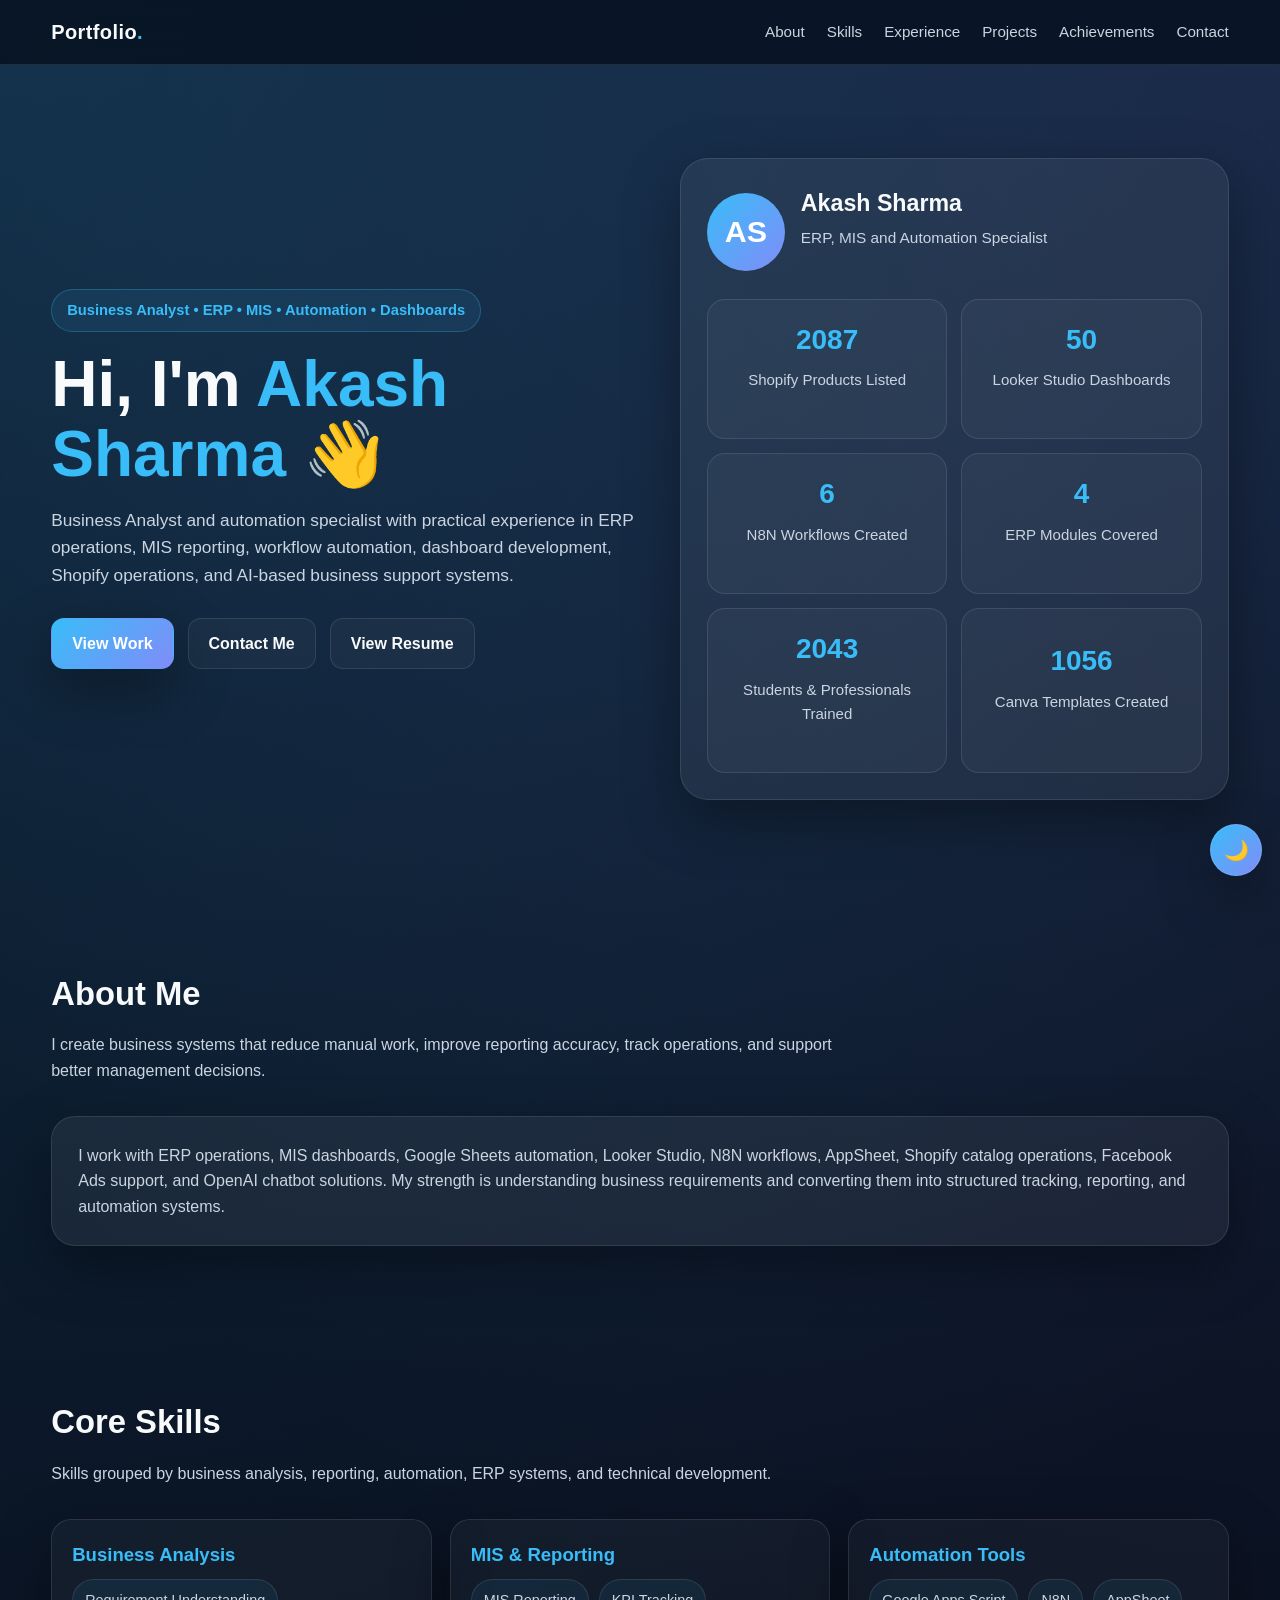
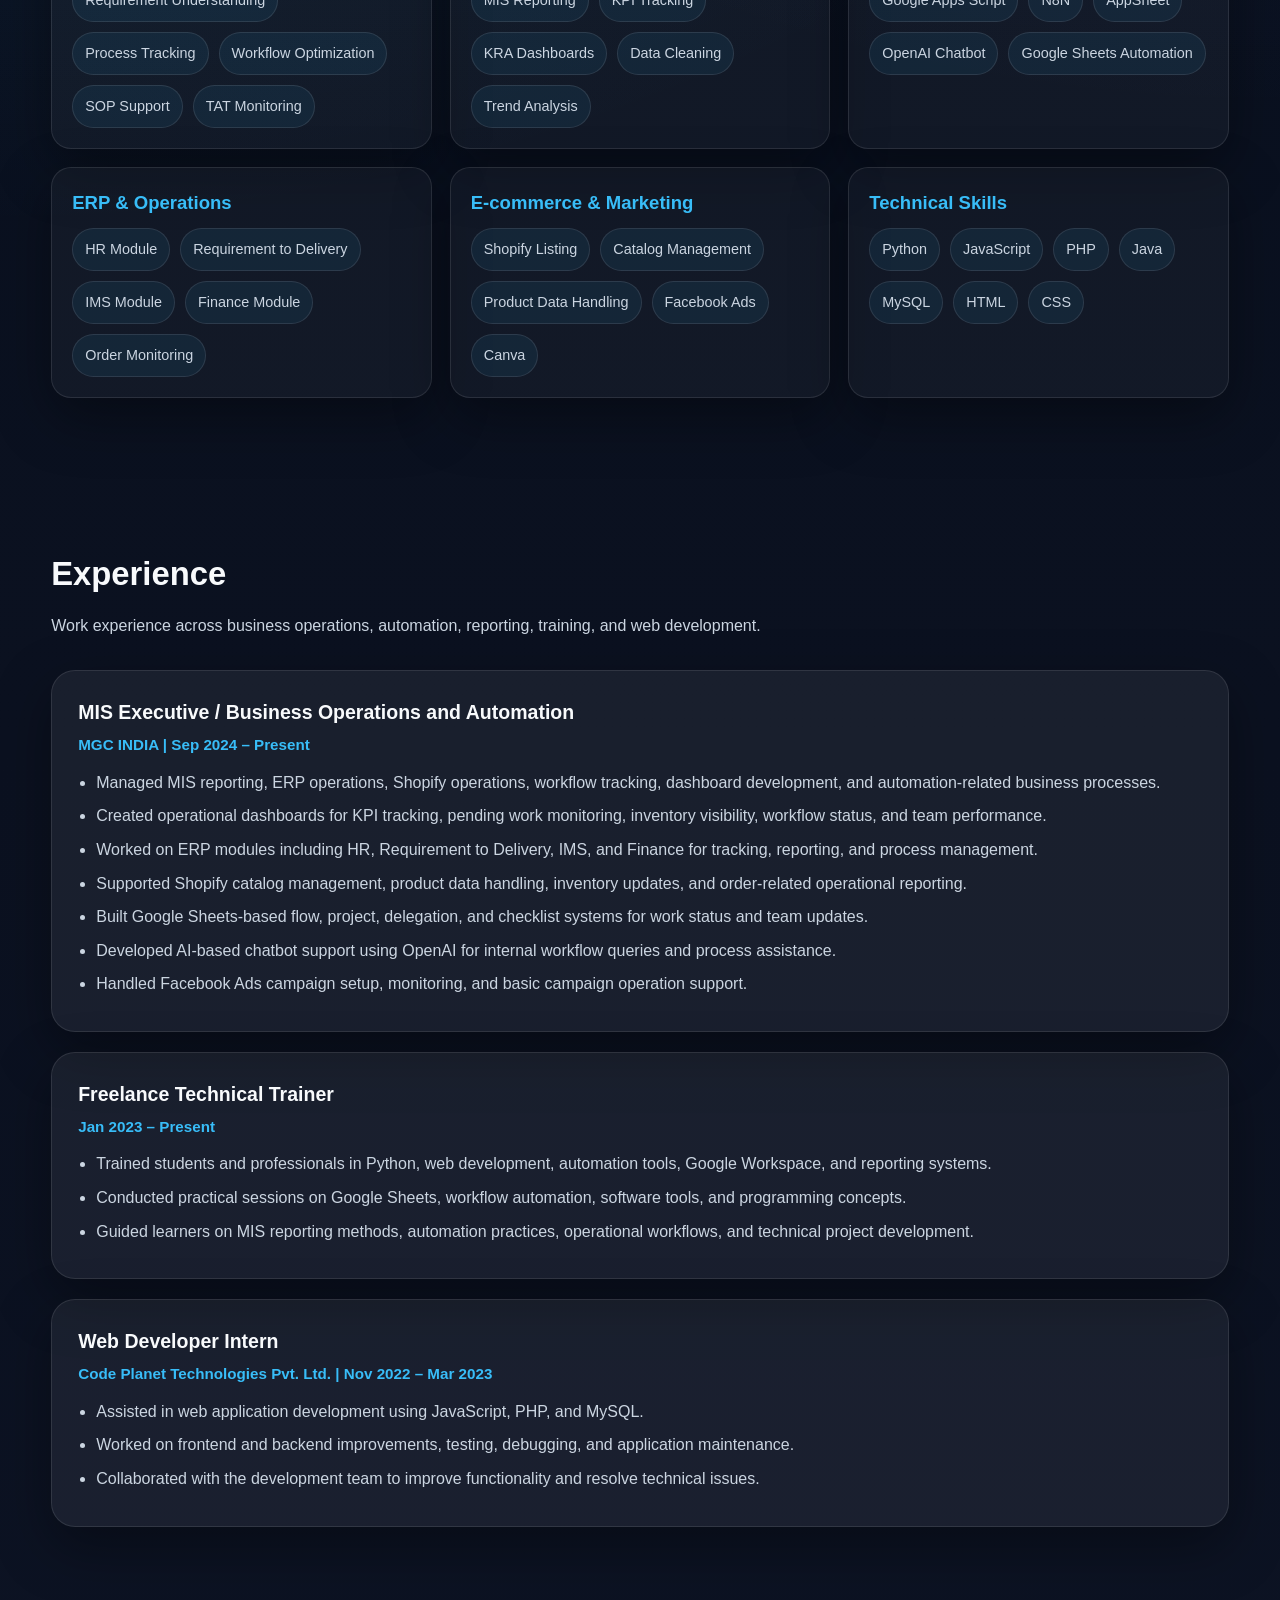
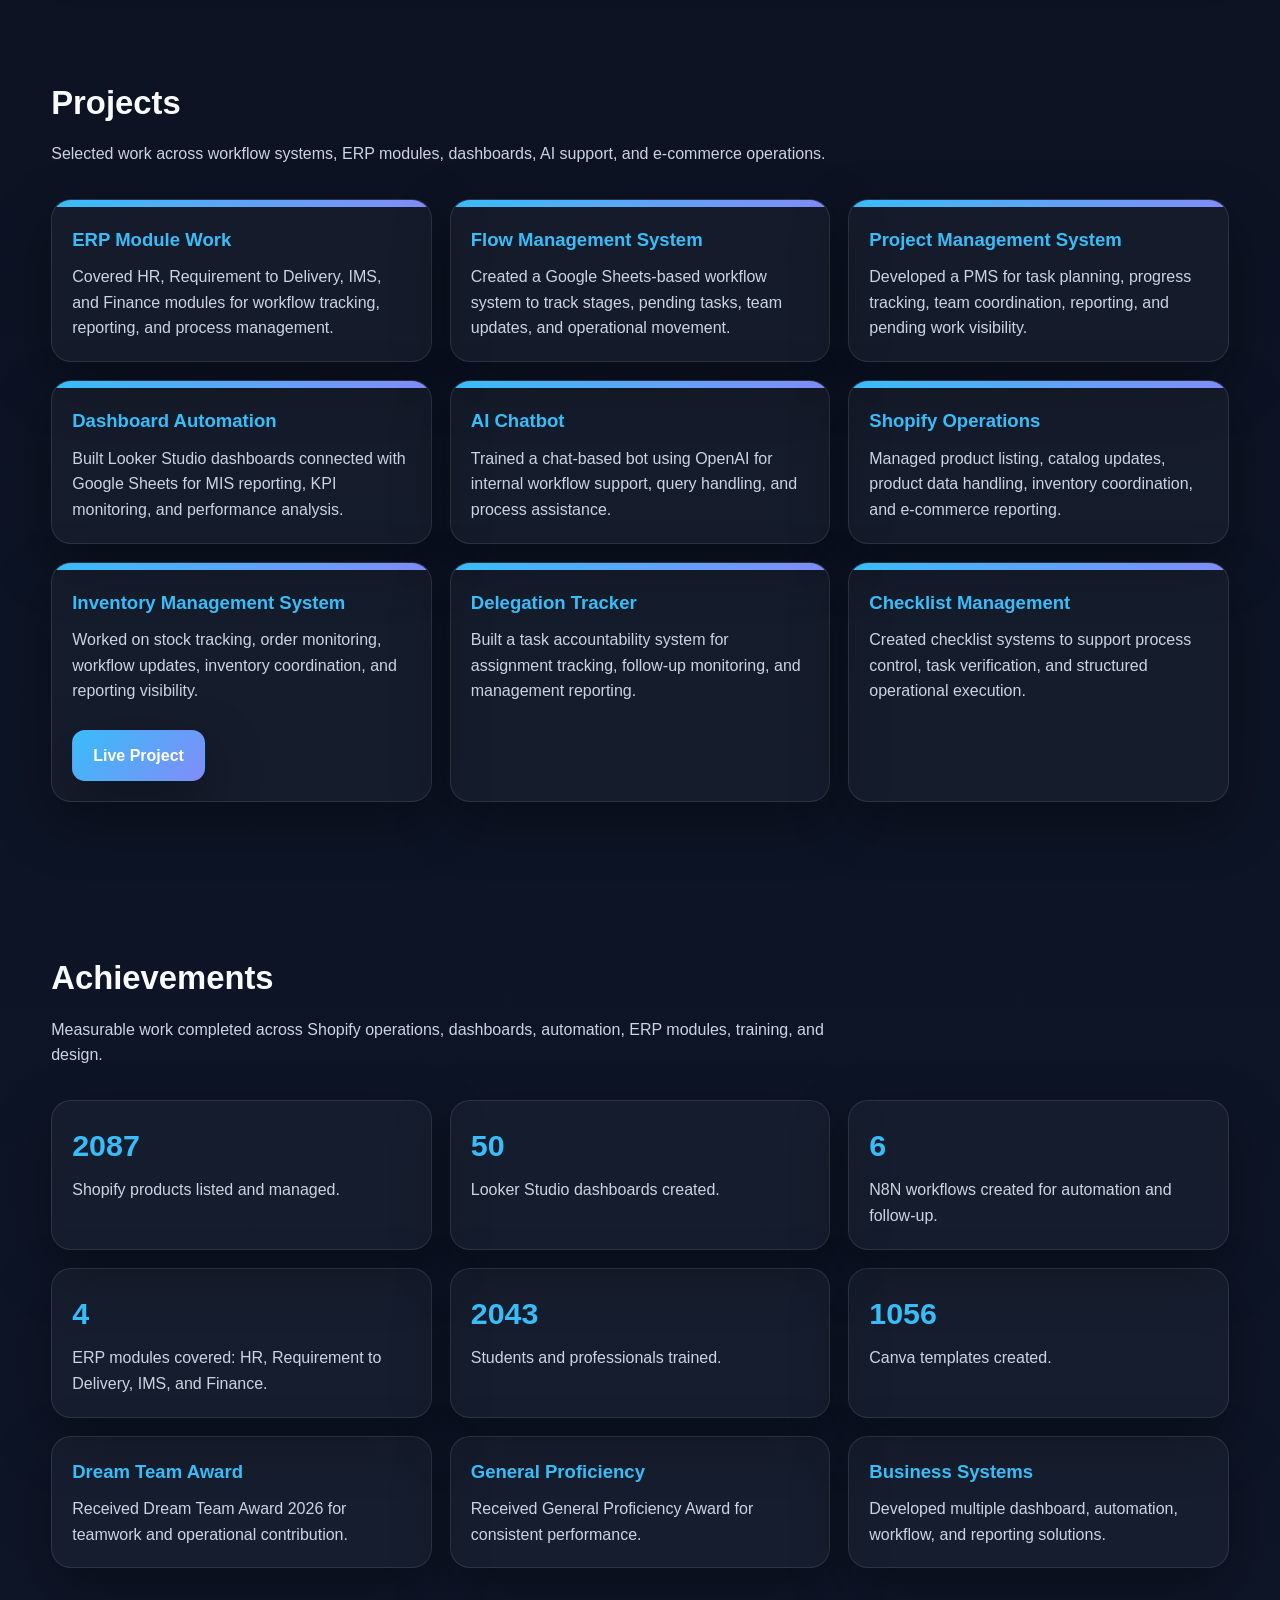
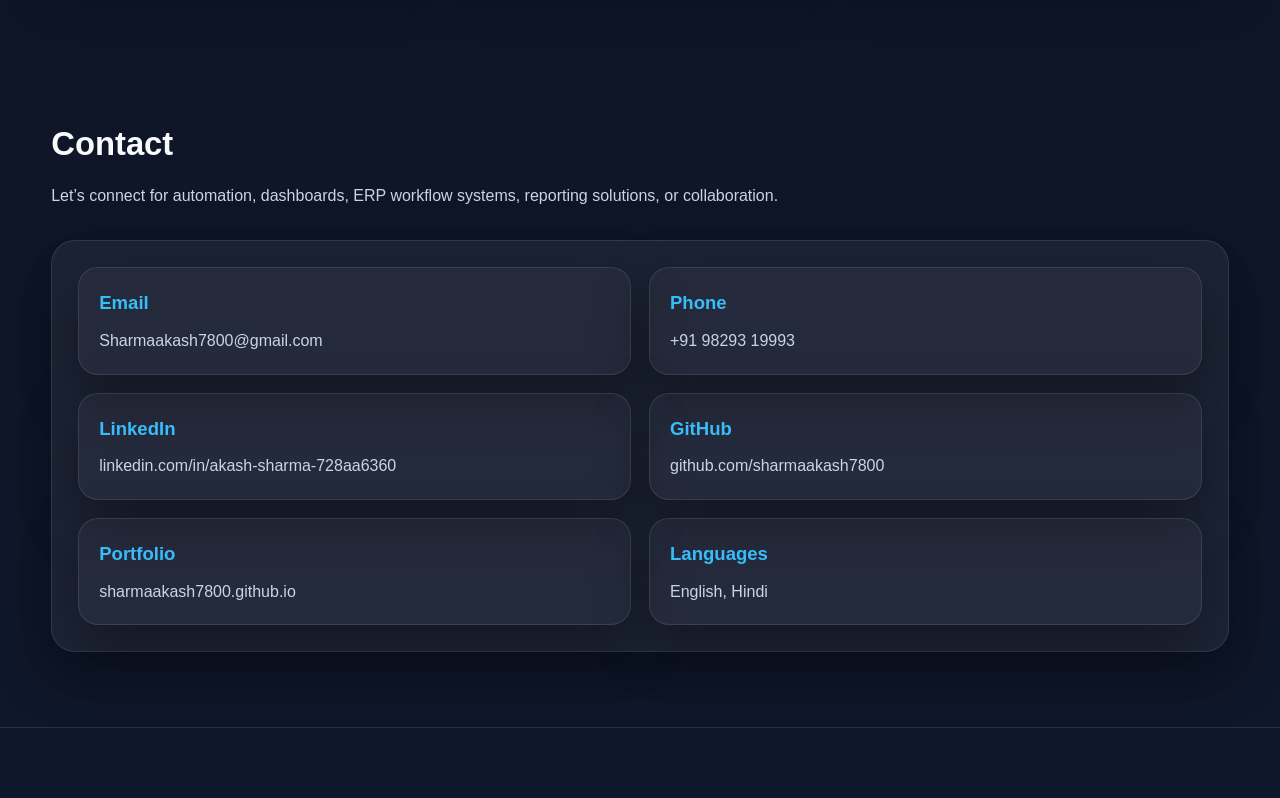
==== index.html @ 476695a7 "Update index.html" ====
<!DOCTYPE html>

<html lang="en">
<head>
  <meta charset="UTF-8" />
  <meta name="viewport" content="width=device-width, initial-scale=1.0" />
  <title>Akash Sharma | Portfolio</title>

  <!-- Google tag (gtag.js) -->

  <script async src="https://www.googletagmanager.com/gtag/js?id=G-ZHVKMPK12P"></script>

  <script>
    window.dataLayer = window.dataLayer || [];
    function gtag(){dataLayer.push(arguments);}
    gtag('js', new Date());
    gtag('config', 'G-ZHVKMPK12P');
  </script>

  <link rel="stylesheet" href="style.css" />
</head>

<body>

<button class="theme-toggle" id="themeToggle" title="Day / Night Mode">🌙</button>

  <nav class="navbar">
    <div class="container nav-inner">
      <div class="logo">Portfolio<span>.</span></div>
      <div class="nav-links">
        <a href="#about">About</a>
        <a href="#skills">Skills</a>
        <a href="#experience">Experience</a>
        <a href="#projects">Projects</a>
        <a href="#achievements">Achievements</a>
        <a href="#contact">Contact</a>
      </div>
    </div>
  </nav>

  <header class="hero">
    <div class="container hero-grid">
      <div>
        <div class="tag">Business Analyst • ERP • MIS • Automation • Dashboards</div>
        <h1>Hi, I'm <span>Akash Sharma</span> 👋</h1>
        <p>
          Business Analyst and automation specialist with practical experience in ERP operations,
          MIS reporting, workflow automation, dashboard development, Shopify operations,
          and AI-based business support systems.
        </p>


    <div class="hero-buttons">
      <a href="#projects" class="btn btn-primary">View Work</a>
      <a href="#contact" class="btn btn-outline">Contact Me</a>
      <a href="https://docs.google.com/document/d/1udGwFcLZRj2xZEwwf-znZMoeGHEQDqrr3Ukz3_uPCMI/preview" target="_blank" class="btn btn-outline">View Resume</a>
    </div>
  </div>

  <div class="hero-card">
    <div class="profile">
      <div class="avatar">AS</div>
      <div>
        <h2>Akash Sharma</h2>
        <p>ERP, MIS and Automation Specialist</p>
      </div>
    </div>

    <div class="stats">
      <div class="stat">
        <h3><span class="counter" data-target="2087">0</span></h3>
        <p>Shopify Products Listed</p>
      </div>

      <div class="stat">
        <h3><span class="counter" data-target="50">0</span></h3>
        <p>Looker Studio Dashboards</p>
      </div>

      <div class="stat">
        <h3><span class="counter" data-target="6">0</span></h3>
        <p>N8N Workflows Created</p>
      </div>

      <div class="stat">
        <h3><span class="counter" data-target="4">0</span></h3>
        <p>ERP Modules Covered</p>
      </div>

      <div class="stat">
        <h3><span class="counter" data-target="2043">0</span></h3>
        <p>Students & Professionals Trained</p>
      </div>

      <div class="stat">
        <h3><span class="counter" data-target="1056">0</span></h3>
        <p>Canva Templates Created</p>
      </div>
    </div>
  </div>
</div>


  </header>

  <section class="section" id="about">
    <div class="container">
      <h2 class="section-title">About Me</h2>
      <p class="section-subtitle">
        I create business systems that reduce manual work, improve reporting accuracy,
        track operations, and support better management decisions.
      </p>


  <div class="card">
    <p>
      I work with ERP operations, MIS dashboards, Google Sheets automation, Looker Studio,
      N8N workflows, AppSheet, Shopify catalog operations, Facebook Ads support,
      and OpenAI chatbot solutions. My strength is understanding business requirements
      and converting them into structured tracking, reporting, and automation systems.
    </p>
  </div>
</div>


  </section>

  <section class="section" id="skills">
    <div class="container">
      <h2 class="section-title">Core Skills</h2>
      <p class="section-subtitle">
        Skills grouped by business analysis, reporting, automation, ERP systems, and technical development.
      </p>


  <div class="grid-3">
    <div class="mini-card">
      <h3>Business Analysis</h3>
      <div class="chips">
        <span class="chip">Requirement Understanding</span>
        <span class="chip">Process Tracking</span>
        <span class="chip">Workflow Optimization</span>
        <span class="chip">SOP Support</span>
        <span class="chip">TAT Monitoring</span>
      </div>
    </div>

    <div class="mini-card">
      <h3>MIS & Reporting</h3>
      <div class="chips">
        <span class="chip">MIS Reporting</span>
        <span class="chip">KPI Tracking</span>
        <span class="chip">KRA Dashboards</span>
        <span class="chip">Data Cleaning</span>
        <span class="chip">Trend Analysis</span>
      </div>
    </div>

    <div class="mini-card">
      <h3>Automation Tools</h3>
      <div class="chips">
        <span class="chip">Google Apps Script</span>
        <span class="chip">N8N</span>
        <span class="chip">AppSheet</span>
        <span class="chip">OpenAI Chatbot</span>
        <span class="chip">Google Sheets Automation</span>
      </div>
    </div>

    <div class="mini-card">
      <h3>ERP & Operations</h3>
      <div class="chips">
        <span class="chip">HR Module</span>
        <span class="chip">Requirement to Delivery</span>
        <span class="chip">IMS Module</span>
        <span class="chip">Finance Module</span>
        <span class="chip">Order Monitoring</span>
      </div>
    </div>

    <div class="mini-card">
      <h3>E-commerce & Marketing</h3>
      <div class="chips">
        <span class="chip">Shopify Listing</span>
        <span class="chip">Catalog Management</span>
        <span class="chip">Product Data Handling</span>
        <span class="chip">Facebook Ads</span>
        <span class="chip">Canva</span>
      </div>
    </div>

    <div class="mini-card">
      <h3>Technical Skills</h3>
      <div class="chips">
        <span class="chip">Python</span>
        <span class="chip">JavaScript</span>
        <span class="chip">PHP</span>
        <span class="chip">Java</span>
        <span class="chip">MySQL</span>
        <span class="chip">HTML</span>
        <span class="chip">CSS</span>
      </div>
    </div>
  </div>
</div>


  </section>

  <section class="section" id="experience">
    <div class="container">
      <h2 class="section-title">Experience</h2>
      <p class="section-subtitle">
        Work experience across business operations, automation, reporting, training, and web development.
      </p>


  <div class="timeline">
    <div class="card">
      <h3>MIS Executive / Business Operations and Automation</h3>
      <div class="meta">MGC INDIA | Sep 2024 – Present</div>
      <ul>
        <li>Managed MIS reporting, ERP operations, Shopify operations, workflow tracking, dashboard development, and automation-related business processes.</li>
        <li>Created operational dashboards for KPI tracking, pending work monitoring, inventory visibility, workflow status, and team performance.</li>
        <li>Worked on ERP modules including HR, Requirement to Delivery, IMS, and Finance for tracking, reporting, and process management.</li>
        <li>Supported Shopify catalog management, product data handling, inventory updates, and order-related operational reporting.</li>
        <li>Built Google Sheets-based flow, project, delegation, and checklist systems for work status and team updates.</li>
        <li>Developed AI-based chatbot support using OpenAI for internal workflow queries and process assistance.</li>
        <li>Handled Facebook Ads campaign setup, monitoring, and basic campaign operation support.</li>
      </ul>
    </div>

    <div class="card">
      <h3>Freelance Technical Trainer</h3>
      <div class="meta">Jan 2023 – Present</div>
      <ul>
        <li>Trained students and professionals in Python, web development, automation tools, Google Workspace, and reporting systems.</li>
        <li>Conducted practical sessions on Google Sheets, workflow automation, software tools, and programming concepts.</li>
        <li>Guided learners on MIS reporting methods, automation practices, operational workflows, and technical project development.</li>
      </ul>
    </div>

    <div class="card">
      <h3>Web Developer Intern</h3>
      <div class="meta">Code Planet Technologies Pvt. Ltd. | Nov 2022 – Mar 2023</div>
      <ul>
        <li>Assisted in web application development using JavaScript, PHP, and MySQL.</li>
        <li>Worked on frontend and backend improvements, testing, debugging, and application maintenance.</li>
        <li>Collaborated with the development team to improve functionality and resolve technical issues.</li>
      </ul>
    </div>
  </div>
</div>


  </section>

  <section class="section" id="projects">
    <div class="container">
      <h2 class="section-title">Projects</h2>
      <p class="section-subtitle">
        Selected work across workflow systems, ERP modules, dashboards, AI support, and e-commerce operations.
      </p>


  <div class="grid-3">
    <div class="mini-card project">
      <div class="project-line"></div>
      <h3>ERP Module Work</h3>
      <p>Covered HR, Requirement to Delivery, IMS, and Finance modules for workflow tracking, reporting, and process management.</p>
    </div>

    <div class="mini-card project">
      <div class="project-line"></div>
      <h3>Flow Management System</h3>
      <p>Created a Google Sheets-based workflow system to track stages, pending tasks, team updates, and operational movement.</p>
    </div>

    <div class="mini-card project">
      <div class="project-line"></div>
      <h3>Project Management System</h3>
      <p>Developed a PMS for task planning, progress tracking, team coordination, reporting, and pending work visibility.</p>
    </div>

    <div class="mini-card project">
      <div class="project-line"></div>
      <h3>Dashboard Automation</h3>
      <p>Built Looker Studio dashboards connected with Google Sheets for MIS reporting, KPI monitoring, and performance analysis.</p>
    </div>

    <div class="mini-card project">
      <div class="project-line"></div>
      <h3>AI Chatbot</h3>
      <p>Trained a chat-based bot using OpenAI for internal workflow support, query handling, and process assistance.</p>
    </div>

    <div class="mini-card project">
      <div class="project-line"></div>
      <h3>Shopify Operations</h3>
      <p>Managed product listing, catalog updates, product data handling, inventory coordination, and e-commerce reporting.</p>
    </div>

    <div class="mini-card project">
      <div class="project-line"></div>
      <h3>Inventory Management System</h3>
      <p>Worked on stock tracking, order monitoring, workflow updates, inventory coordination, and reporting visibility.</p>
      <br>
      <a class="btn btn-primary" href="https://sharmaakash7800.github.io/ims-app/" target="_blank">Live Project</a>
    </div>

    <div class="mini-card project">
      <div class="project-line"></div>
      <h3>Delegation Tracker</h3>
      <p>Built a task accountability system for assignment tracking, follow-up monitoring, and management reporting.</p>
    </div>

    <div class="mini-card project">
      <div class="project-line"></div>
      <h3>Checklist Management</h3>
      <p>Created checklist systems to support process control, task verification, and structured operational execution.</p>
    </div>
  </div>
</div>


  </section>

  <section class="section" id="achievements">
    <div class="container">
      <h2 class="section-title">Achievements</h2>
      <p class="section-subtitle">
        Measurable work completed across Shopify operations, dashboards, automation, ERP modules, training, and design.
      </p>


  <div class="grid-3">
    <div class="mini-card">
      <h3 class="achievement-number"><span class="counter" data-target="2087">0</span></h3>
      <p>Shopify products listed and managed.</p>
    </div>

    <div class="mini-card">
      <h3 class="achievement-number"><span class="counter" data-target="50">0</span></h3>
      <p>Looker Studio dashboards created.</p>
    </div>

    <div class="mini-card">
      <h3 class="achievement-number"><span class="counter" data-target="6">0</span></h3>
      <p>N8N workflows created for automation and follow-up.</p>
    </div>

    <div class="mini-card">
      <h3 class="achievement-number"><span class="counter" data-target="4">0</span></h3>
      <p>ERP modules covered: HR, Requirement to Delivery, IMS, and Finance.</p>
    </div>

    <div class="mini-card">
      <h3 class="achievement-number"><span class="counter" data-target="2043">0</span></h3>
      <p>Students and professionals trained.</p>
    </div>

    <div class="mini-card">
      <h3 class="achievement-number"><span class="counter" data-target="1056">0</span></h3>
      <p>Canva templates created.</p>
    </div>

    <div class="mini-card">
      <h3>Dream Team Award</h3>
      <p>Received Dream Team Award 2026 for teamwork and operational contribution.</p>
    </div>

    <div class="mini-card">
      <h3>General Proficiency</h3>
      <p>Received General Proficiency Award for consistent performance.</p>
    </div>

    <div class="mini-card">
      <h3>Business Systems</h3>
      <p>Developed multiple dashboard, automation, workflow, and reporting solutions.</p>
    </div>
  </div>
</div>


  </section>

  <section class="section" id="contact">
    <div class="container">
      <h2 class="section-title">Contact</h2>
      <p class="section-subtitle">
        Let’s connect for automation, dashboards, ERP workflow systems, reporting solutions, or collaboration.
      </p>


  <div class="card">
    <div class="grid-2">
      <div class="mini-card contact-item">
        <h3>Email</h3>
        <p><a href="mailto:Sharmaakash7800@gmail.com">Sharmaakash7800@gmail.com</a></p>
      </div>

      <div class="mini-card contact-item">
        <h3>Phone</h3>
        <p><a href="tel:+919829319993">+91 98293 19993</a></p>
      </div>

      <div class="mini-card contact-item">
        <h3>LinkedIn</h3>
        <p><a href="https://linkedin.com/in/akash-sharma-728aa6360" target="_blank">linkedin.com/in/akash-sharma-728aa6360</a></p>
      </div>

      <div class="mini-card contact-item">
        <h3>GitHub</h3>
        <p><a href="https://github.com/sharmaakash7800" target="_blank">github.com/sharmaakash7800</a></p>
      </div>

      <div class="mini-card contact-item">
        <h3>Portfolio</h3>
        <p><a href="https://sharmaakash7800.github.io" target="_blank">sharmaakash7800.github.io</a></p>
      </div>

      <div class="mini-card contact-item">
        <h3>Languages</h3>
        <p>English, Hindi</p>
      </div>
    </div>
  </div>
</div>

  </section>

  <footer class="footer">
    <div class="container">
      
    </div>
  </footer>
<script src="script.js"></script>
</body>
</html>
---- style.css ----
:root {
--bg-1: #07101f;
--bg-2: #0b1120;
--bg-3: #0f172a;
--card: rgba(255,255,255,0.06);
--card-2: rgba(255,255,255,0.035);
--text: #f8fafc;
--muted: #cbd5e1;
--accent: #38bdf8;
--accent-2: #818cf8;
--border: rgba(255,255,255,0.10);
--shadow: 0 20px 55px rgba(0,0,0,0.35);
--max-width: 1180px;
}

body.light-mode {
--bg-1: #f8fafc;
--bg-2: #eef6ff;
--bg-3: #e0f2fe;
--card: rgba(255,255,255,0.88);
--card-2: rgba(255,255,255,0.75);
--text: #0f172a;
--muted: #475569;
--accent: #0284c7;
--accent-2: #4f46e5;
--border: rgba(15,23,42,0.12);
--shadow: 0 20px 55px rgba(15,23,42,0.12);
}

* {
  margin: 0;
  padding: 0;
  box-sizing: border-box;
  scroll-behavior: smooth;
  }

body {
font-family: Arial, sans-serif;
color: var(--text);
line-height: 1.6;
background:
radial-gradient(circle at top left, rgba(56,189,248,0.18), transparent 32%),
radial-gradient(circle at top right, rgba(129,140,248,0.15), transparent 30%),
linear-gradient(180deg, var(--bg-1), var(--bg-2) 42%, var(--bg-3) 100%);
transition: background 0.3s, color 0.3s;
}

a {
color: inherit;
text-decoration: none;
}

.container {
width: min(92%, var(--max-width));
margin: auto;
}

.theme-toggle {
position: fixed;
right: 18px;
bottom: 24px;
z-index: 2000;
width: 52px;
height: 52px;
border-radius: 50%;
border: 1px solid var(--border);
background: linear-gradient(135deg, var(--accent), var(--accent-2));
color: #fff;
font-size: 1.25rem;
cursor: pointer;
box-shadow: var(--shadow);
display: grid;
place-items: center;
transition: 0.25s;
}

.theme-toggle:hover {
transform: translateY(-3px) scale(1.03);
}

.navbar {
position: sticky;
top: 0;
z-index: 1000;
background: rgba(7,16,31,0.82);
backdrop-filter: blur(14px);
border-bottom: 1px solid var(--border);
}

body.light-mode .navbar {
background: rgba(248,250,252,0.86);
}

.nav-inner {
display: flex;
justify-content: space-between;
align-items: center;
padding: 16px 0;
}

.logo {
font-size: 1.25rem;
font-weight: 800;
letter-spacing: 0.4px;
}

.logo span {
color: var(--accent);
}

.nav-links {
display: flex;
gap: 22px;
flex-wrap: wrap;
}

.nav-links a {
color: var(--muted);
font-size: 0.95rem;
transition: 0.25s;
}

.nav-links a:hover {
color: var(--accent);
}

.hero {
min-height: calc(100vh - 72px);
display: flex;
align-items: center;
padding: 70px 0;
}

.hero-grid {
display: grid;
grid-template-columns: 1.04fr 0.96fr;
gap: 34px;
align-items: center;
}

.tag {
display: inline-flex;
padding: 9px 15px;
border-radius: 999px;
border: 1px solid rgba(56,189,248,0.28);
color: var(--accent);
background: rgba(56,189,248,0.09);
margin-bottom: 18px;
font-size: 0.92rem;
font-weight: 700;
}

.hero h1 {
font-size: clamp(2.2rem, 5vw, 4rem);
line-height: 1.08;
margin-bottom: 18px;
}

.hero h1 span {
color: var(--accent);
}

.hero p {
color: var(--muted);
font-size: 1.08rem;
max-width: 720px;
margin-bottom: 28px;
}

.hero-buttons {
display: flex;
gap: 14px;
flex-wrap: wrap;
}

.btn {
display: inline-block;
padding: 12px 20px;
border-radius: 13px;
font-weight: 700;
border: 1px solid transparent;
transition: 0.25s;
}

.btn-primary {
background: linear-gradient(135deg, var(--accent), var(--accent-2));
color: #fff;
box-shadow: var(--shadow);
}

.btn-primary:hover {
transform: translateY(-2px);
}

.btn-outline {
background: rgba(255,255,255,0.035);
border-color: var(--border);
color: var(--text);
}

.btn-outline:hover {
border-color: var(--accent);
color: var(--accent);
}

.hero-card,
.card,
.mini-card {
background: var(--card);
border: 1px solid var(--border);
box-shadow: var(--shadow);
transition: background 0.3s, border 0.3s;
}

.hero-card {
border-radius: 28px;
padding: 26px;
}

.profile {
display: flex;
gap: 16px;
align-items: center;
margin-bottom: 20px;
}

.avatar {
width: 78px;
height: 78px;
border-radius: 50%;
display: grid;
place-items: center;
font-size: 1.9rem;
font-weight: 800;
background: linear-gradient(135deg, var(--accent), var(--accent-2));
color: #fff;
flex: 0 0 auto;
}

.profile h2 {
font-size: 1.45rem;
margin-bottom: 4px;
}

.profile p {
color: var(--muted);
font-size: 0.96rem;
}

.stats {
display: grid;
grid-template-columns: repeat(2, 1fr);
gap: 14px;
}

.stat {
min-height: 122px;
background: var(--card-2);
border: 1px solid var(--border);
border-radius: 18px;
padding: 18px;
text-align: center;
display: flex;
flex-direction: column;
justify-content: center;
}

.stat h3 {
color: var(--accent);
font-size: 1.75rem;
margin-bottom: 6px;
}

.stat p {
color: var(--muted);
font-size: 0.94rem;
}

.section {
padding: 75px 0;
}

.section-title {
font-size: 2.05rem;
margin-bottom: 12px;
}

.section-subtitle {
max-width: 820px;
color: var(--muted);
margin-bottom: 32px;
}

.card {
border-radius: 24px;
padding: 26px;
}

.card p,
.card li,
.mini-card p {
color: var(--muted);
}

.grid-2 {
display: grid;
grid-template-columns: repeat(2, 1fr);
gap: 18px;
}

.grid-3 {
display: grid;
grid-template-columns: repeat(3, 1fr);
gap: 18px;
}

.mini-card {
background: var(--card-2);
border-radius: 20px;
padding: 20px;
}

.mini-card h3 {
color: var(--accent);
margin-bottom: 10px;
font-size: 1.16rem;
}

.achievement-number {
font-size: 1.9rem !important;
margin-bottom: 8px !important;
}

.chips {
display: flex;
flex-wrap: wrap;
gap: 10px;
}

.chip {
background: rgba(56,189,248,0.08);
border: 1px solid var(--border);
color: var(--muted);
border-radius: 999px;
padding: 9px 12px;
font-size: 0.9rem;
}

.timeline {
display: grid;
gap: 20px;
}

.timeline h3 {
font-size: 1.22rem;
margin-bottom: 5px;
}

.meta {
color: var(--accent);
margin-bottom: 12px;
font-size: 0.95rem;
font-weight: 700;
}

ul {
padding-left: 18px;
}

li {
margin-bottom: 8px;
}

.project {
overflow: hidden;
transition: 0.25s;
}

.project:hover {
transform: translateY(-5px);
border-color: rgba(56,189,248,0.36);
}

.project-line {
height: 7px;
background: linear-gradient(90deg, var(--accent), var(--accent-2));
margin: -20px -20px 18px;
}

.contact-item p {
word-break: break-word;
}

.footer {
text-align: center;
padding: 28px 0 42px;
color: var(--muted);
border-top: 1px solid var(--border);
}

@media (max-width: 980px) {
.hero {
min-height: auto;
}

.hero-grid,
.grid-2,
.grid-3 {
grid-template-columns: 1fr;
}
}

@media (max-width: 600px) {
.nav-inner {
flex-direction: column;
gap: 12px;
}

.nav-links {
justify-content: center;
gap: 14px;
}

.stats {
grid-template-columns: 1fr;
}

.section {
padding: 58px 0;
}

.profile {
align-items: flex-start;
}

.theme-toggle {
right: 14px;
bottom: 18px;
}
}
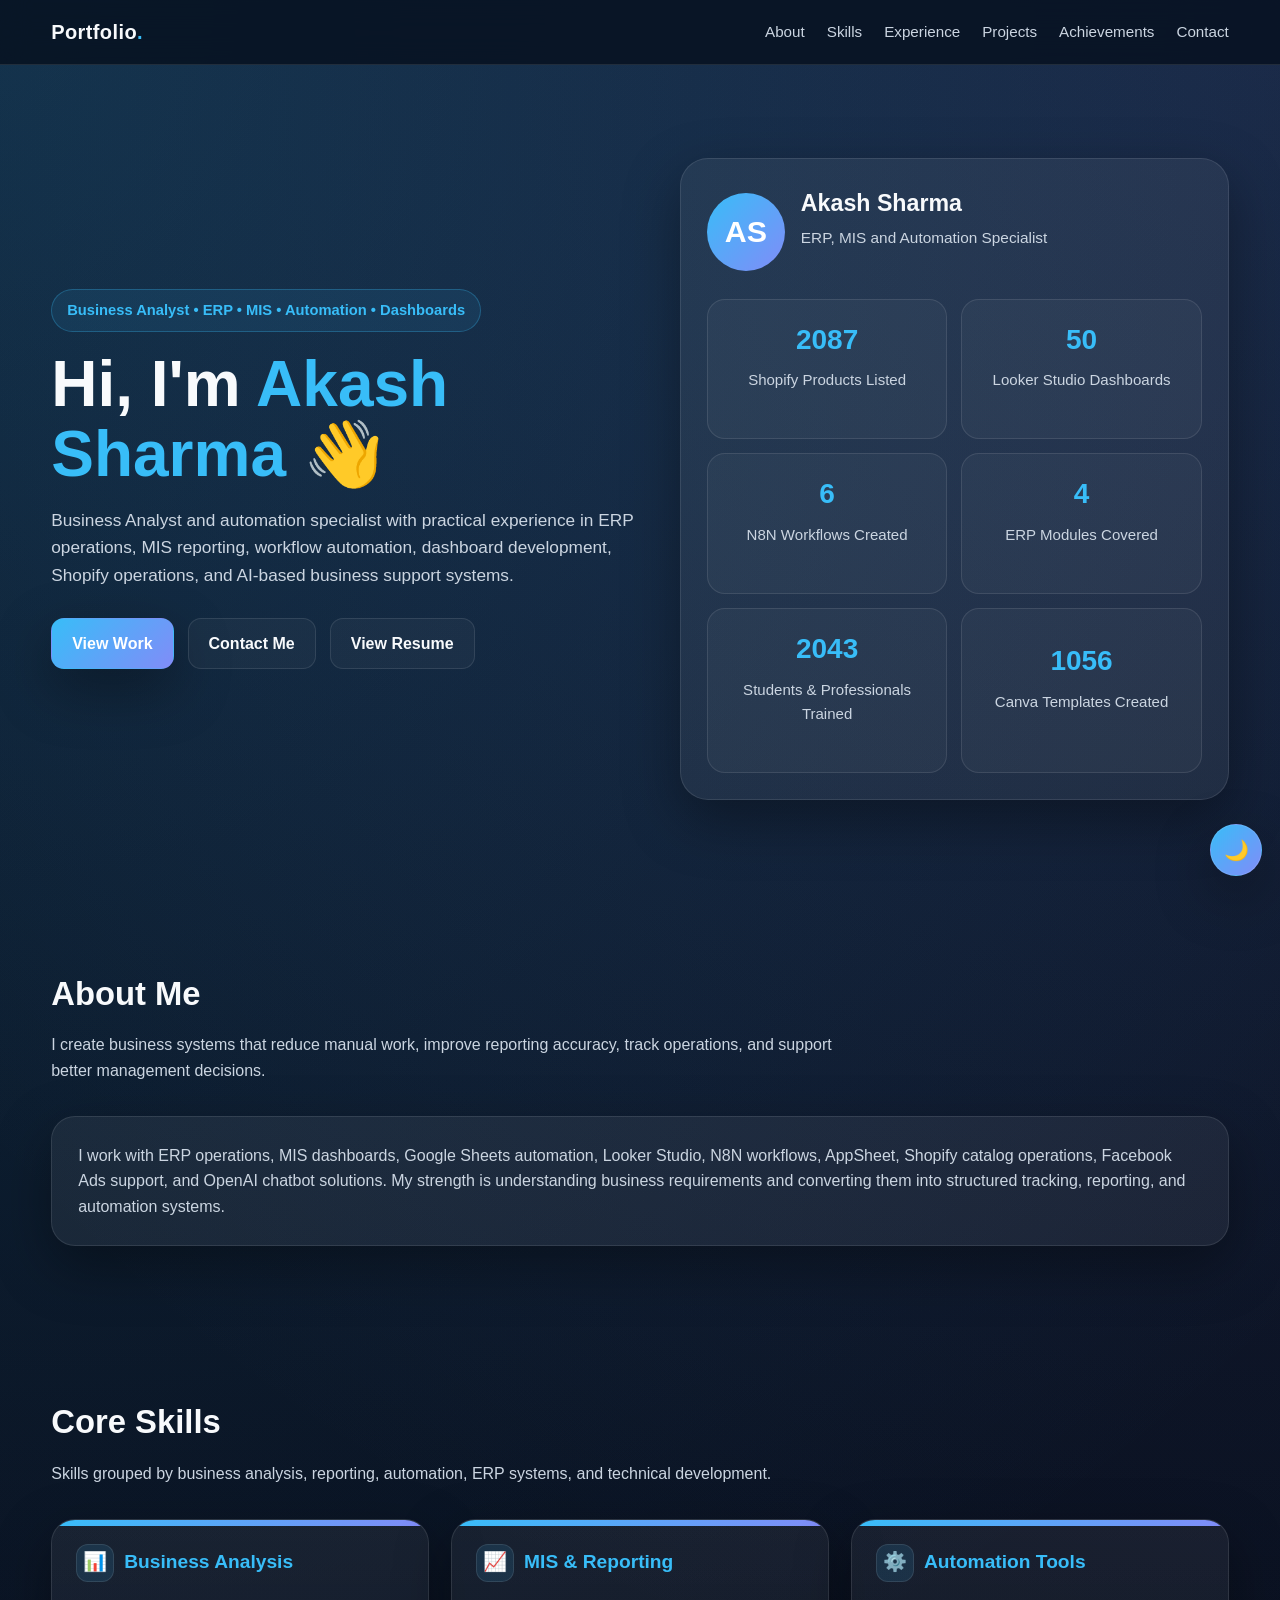
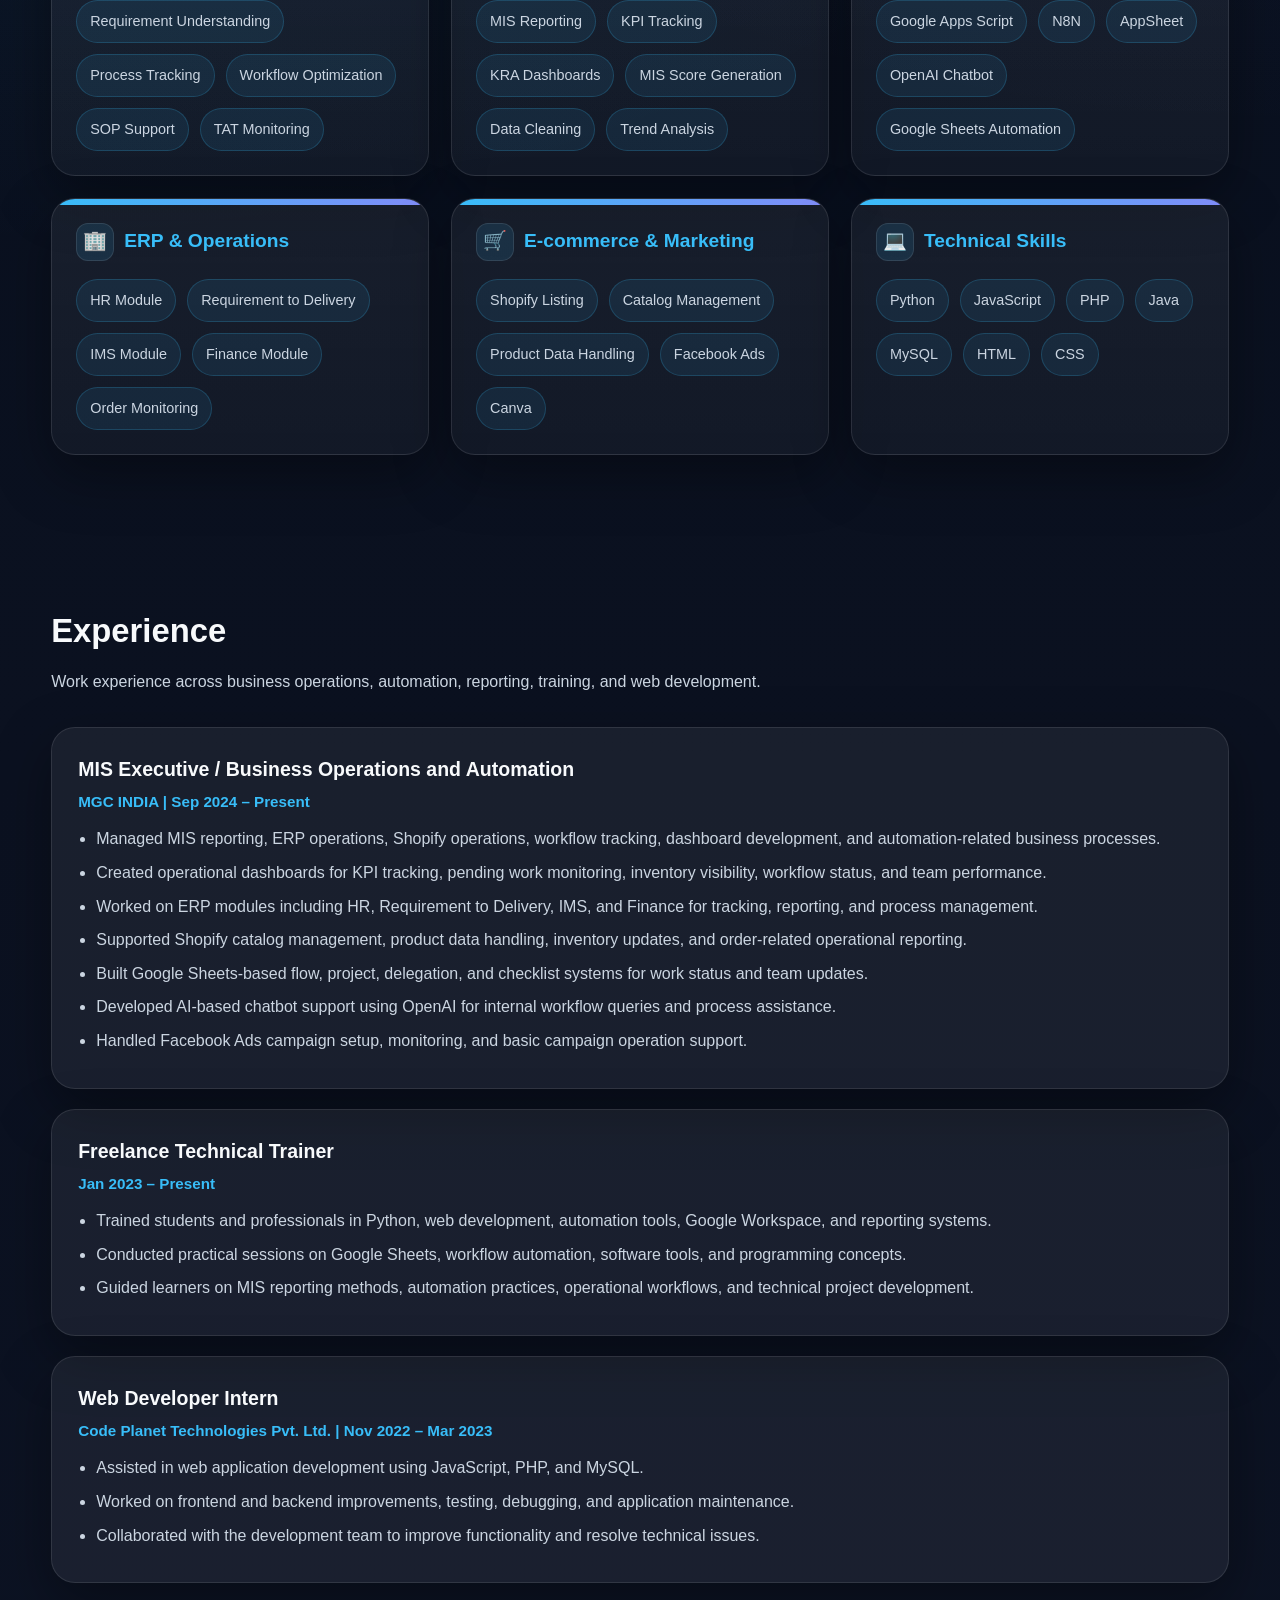
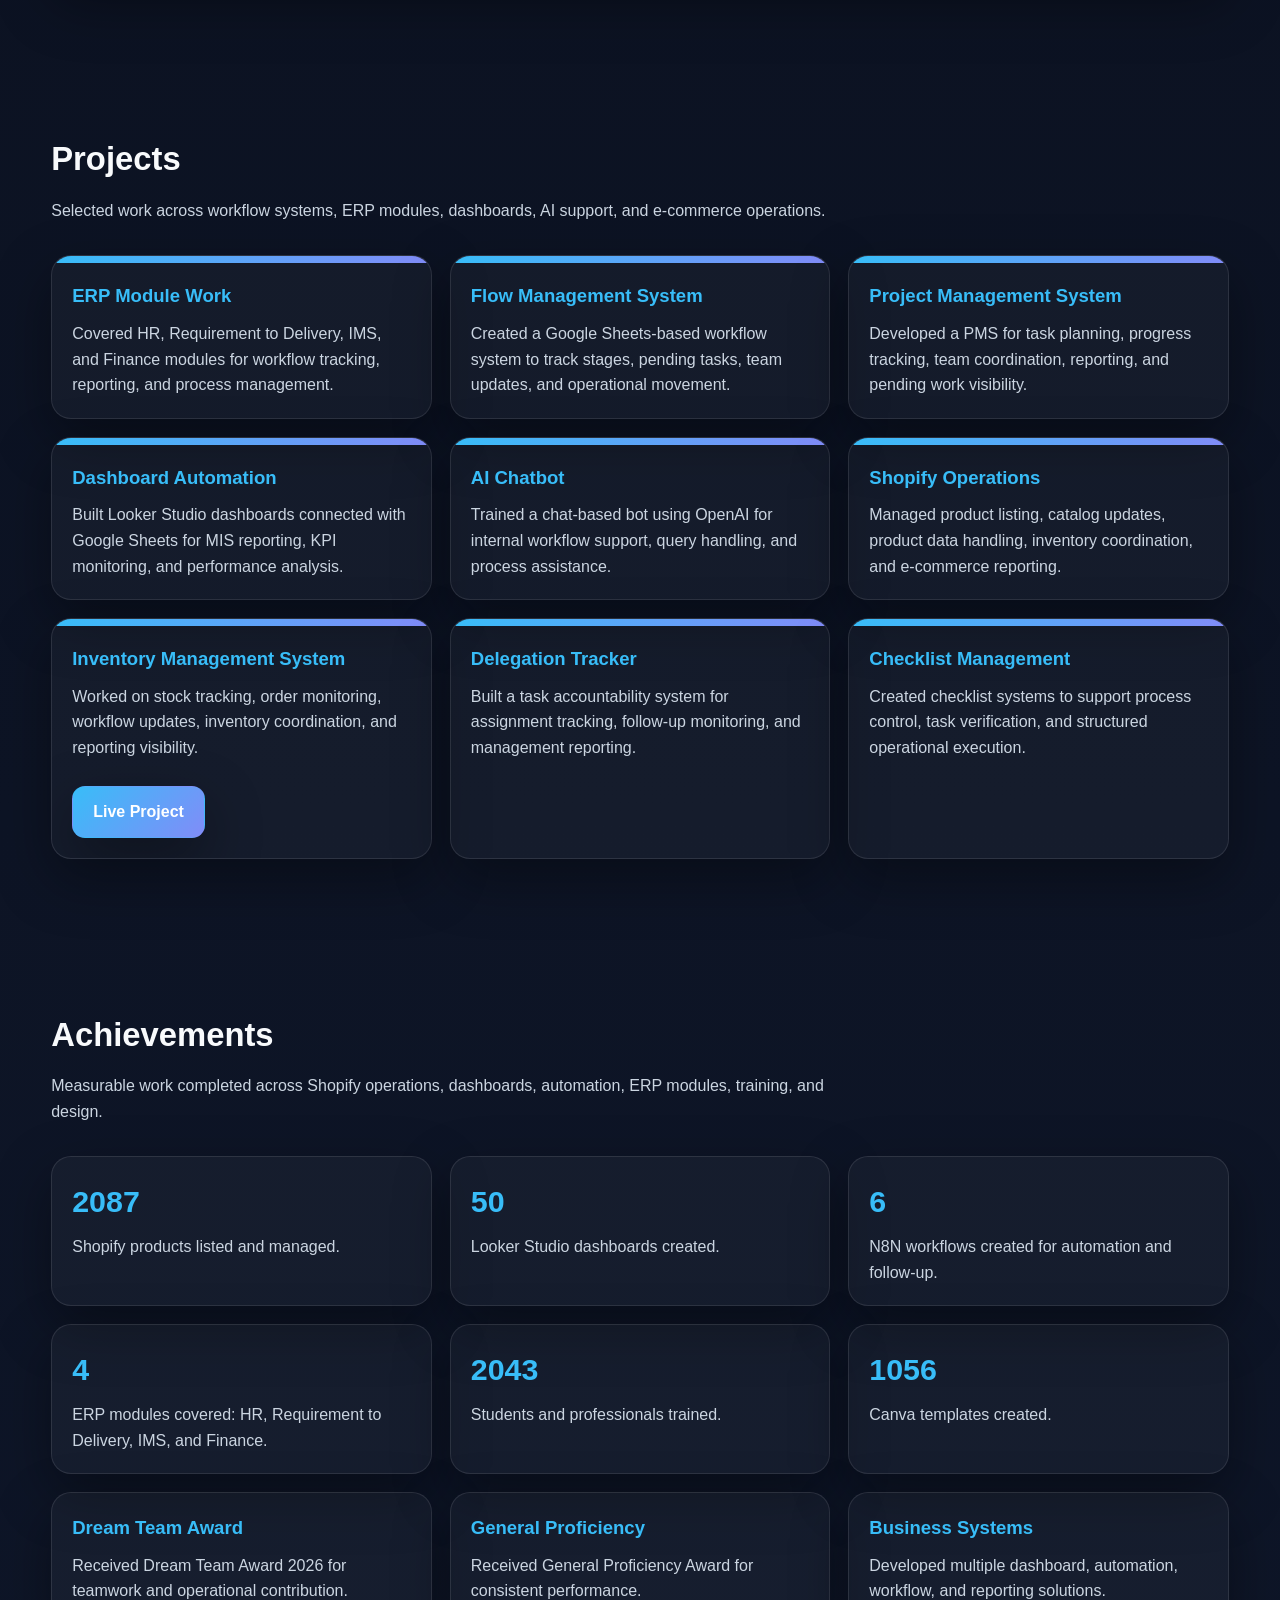
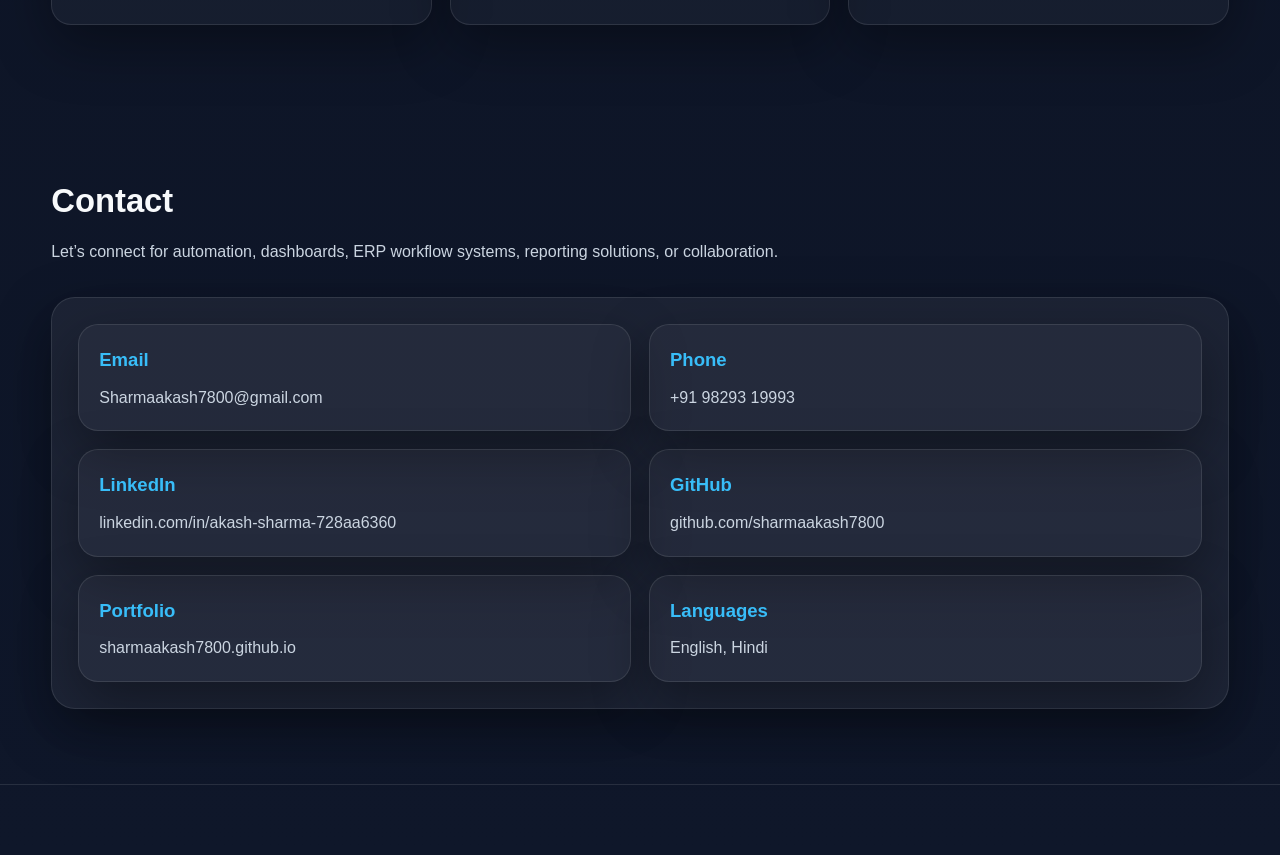
==== commit 3c5755b8: "Update index.html" ====
--- a/index.html
+++ b/index.html
@@ -133,73 +133,73 @@
       </p>
 
 
-  <div class="grid-3">
-    <div class="mini-card">
-      <h3>Business Analysis</h3>
-      <div class="chips">
-        <span class="chip">Requirement Understanding</span>
-        <span class="chip">Process Tracking</span>
-        <span class="chip">Workflow Optimization</span>
-        <span class="chip">SOP Support</span>
-        <span class="chip">TAT Monitoring</span>
-      </div>
-    </div>
-
-    <div class="mini-card">
-      <h3>MIS & Reporting</h3>
-      <div class="chips">
-        <span class="chip">MIS Reporting</span>
-        <span class="chip">KPI Tracking</span>
-        <span class="chip">KRA Dashboards</span>
-        <span class="chip">Data Cleaning</span>
-        <span class="chip">Trend Analysis</span>
-      </div>
-    </div>
-
-    <div class="mini-card">
-      <h3>Automation Tools</h3>
-      <div class="chips">
-        <span class="chip">Google Apps Script</span>
-        <span class="chip">N8N</span>
-        <span class="chip">AppSheet</span>
-        <span class="chip">OpenAI Chatbot</span>
-        <span class="chip">Google Sheets Automation</span>
-      </div>
-    </div>
-
-    <div class="mini-card">
-      <h3>ERP & Operations</h3>
-      <div class="chips">
-        <span class="chip">HR Module</span>
-        <span class="chip">Requirement to Delivery</span>
-        <span class="chip">IMS Module</span>
-        <span class="chip">Finance Module</span>
-        <span class="chip">Order Monitoring</span>
-      </div>
-    </div>
-
-    <div class="mini-card">
-      <h3>E-commerce & Marketing</h3>
-      <div class="chips">
-        <span class="chip">Shopify Listing</span>
-        <span class="chip">Catalog Management</span>
-        <span class="chip">Product Data Handling</span>
-        <span class="chip">Facebook Ads</span>
-        <span class="chip">Canva</span>
-      </div>
-    </div>
-
-    <div class="mini-card">
-      <h3>Technical Skills</h3>
-      <div class="chips">
-        <span class="chip">Python</span>
-        <span class="chip">JavaScript</span>
-        <span class="chip">PHP</span>
-        <span class="chip">Java</span>
-        <span class="chip">MySQL</span>
-        <span class="chip">HTML</span>
-        <span class="chip">CSS</span>
-      </div>
+ <div class="skills-grid">
+  <div class="skill-card">
+    <h3 class="skill-title"><span class="skill-icon">📊</span>Business Analysis</h3>
+    <div class="chips">
+      <span class="chip">Requirement Understanding</span>
+      <span class="chip">Process Tracking</span>
+      <span class="chip">Workflow Optimization</span>
+      <span class="chip">SOP Support</span>
+      <span class="chip">TAT Monitoring</span>
+    </div>
+  </div>
+
+  <div class="skill-card">
+    <h3 class="skill-title"><span class="skill-icon">📈</span>MIS & Reporting</h3>
+    <div class="chips">
+      <span class="chip">MIS Reporting</span>
+      <span class="chip">KPI Tracking</span>
+      <span class="chip">KRA Dashboards</span>
+      <span class="chip">MIS Score Generation</span>
+      <span class="chip">Data Cleaning</span>
+      <span class="chip">Trend Analysis</span>
+    </div>
+  </div>
+
+  <div class="skill-card">
+    <h3 class="skill-title"><span class="skill-icon">⚙️</span>Automation Tools</h3>
+    <div class="chips">
+      <span class="chip">Google Apps Script</span>
+      <span class="chip">N8N</span>
+      <span class="chip">AppSheet</span>
+      <span class="chip">OpenAI Chatbot</span>
+      <span class="chip">Google Sheets Automation</span>
+    </div>
+  </div>
+
+  <div class="skill-card">
+    <h3 class="skill-title"><span class="skill-icon">🏢</span>ERP & Operations</h3>
+    <div class="chips">
+      <span class="chip">HR Module</span>
+      <span class="chip">Requirement to Delivery</span>
+      <span class="chip">IMS Module</span>
+      <span class="chip">Finance Module</span>
+      <span class="chip">Order Monitoring</span>
+    </div>
+  </div>
+
+  <div class="skill-card">
+    <h3 class="skill-title"><span class="skill-icon">🛒</span>E-commerce & Marketing</h3>
+    <div class="chips">
+      <span class="chip">Shopify Listing</span>
+      <span class="chip">Catalog Management</span>
+      <span class="chip">Product Data Handling</span>
+      <span class="chip">Facebook Ads</span>
+      <span class="chip">Canva</span>
+    </div>
+  </div>
+
+  <div class="skill-card">
+    <h3 class="skill-title"><span class="skill-icon">💻</span>Technical Skills</h3>
+    <div class="chips">
+      <span class="chip">Python</span>
+      <span class="chip">JavaScript</span>
+      <span class="chip">PHP</span>
+      <span class="chip">Java</span>
+      <span class="chip">MySQL</span>
+      <span class="chip">HTML</span>
+      <span class="chip">CSS</span>
     </div>
   </div>
 </div>
--- a/style.css
+++ b/style.css
@@ -439,3 +439,88 @@
 }
 }
 
+.skills-grid {
+  display: grid;
+  grid-template-columns: repeat(3, 1fr);
+  gap: 22px;
+}
+
+.skill-card {
+  position: relative;
+  overflow: hidden;
+  background: linear-gradient(180deg, var(--card), var(--card-2));
+  border: 1px solid var(--border);
+  border-radius: 24px;
+  padding: 24px;
+  box-shadow: var(--shadow);
+  transition: 0.3s ease;
+}
+
+.skill-card::before {
+  content: "";
+  position: absolute;
+  top: 0;
+  left: 0;
+  height: 6px;
+  width: 100%;
+  background: linear-gradient(90deg, var(--accent), var(--accent-2));
+}
+
+.skill-card:hover {
+  transform: translateY(-7px);
+  border-color: rgba(56,189,248,0.35);
+}
+
+.skill-title {
+  display: flex;
+  align-items: center;
+  gap: 10px;
+  color: var(--accent);
+  margin-bottom: 18px;
+  font-size: 1.2rem;
+}
+
+.skill-icon {
+  width: 38px;
+  height: 38px;
+  border-radius: 12px;
+  display: grid;
+  place-items: center;
+  background: rgba(56,189,248,0.12);
+  border: 1px solid var(--border);
+  font-size: 1.2rem;
+}
+
+.chips {
+  display: flex;
+  flex-wrap: wrap;
+  gap: 11px;
+}
+
+.chip {
+  background: rgba(56,189,248,0.09);
+  border: 1px solid rgba(56,189,248,0.20);
+  color: var(--muted);
+  border-radius: 999px;
+  padding: 9px 13px;
+  font-size: 0.9rem;
+  transition: 0.25s;
+}
+
+.chip:hover {
+  color: var(--text);
+  border-color: var(--accent);
+  transform: translateY(-2px);
+}
+
+@media (max-width: 980px) {
+  .skills-grid {
+    grid-template-columns: repeat(2, 1fr);
+  }
+}
+
+@media (max-width: 650px) {
+  .skills-grid {
+    grid-template-columns: 1fr;
+  }
+}
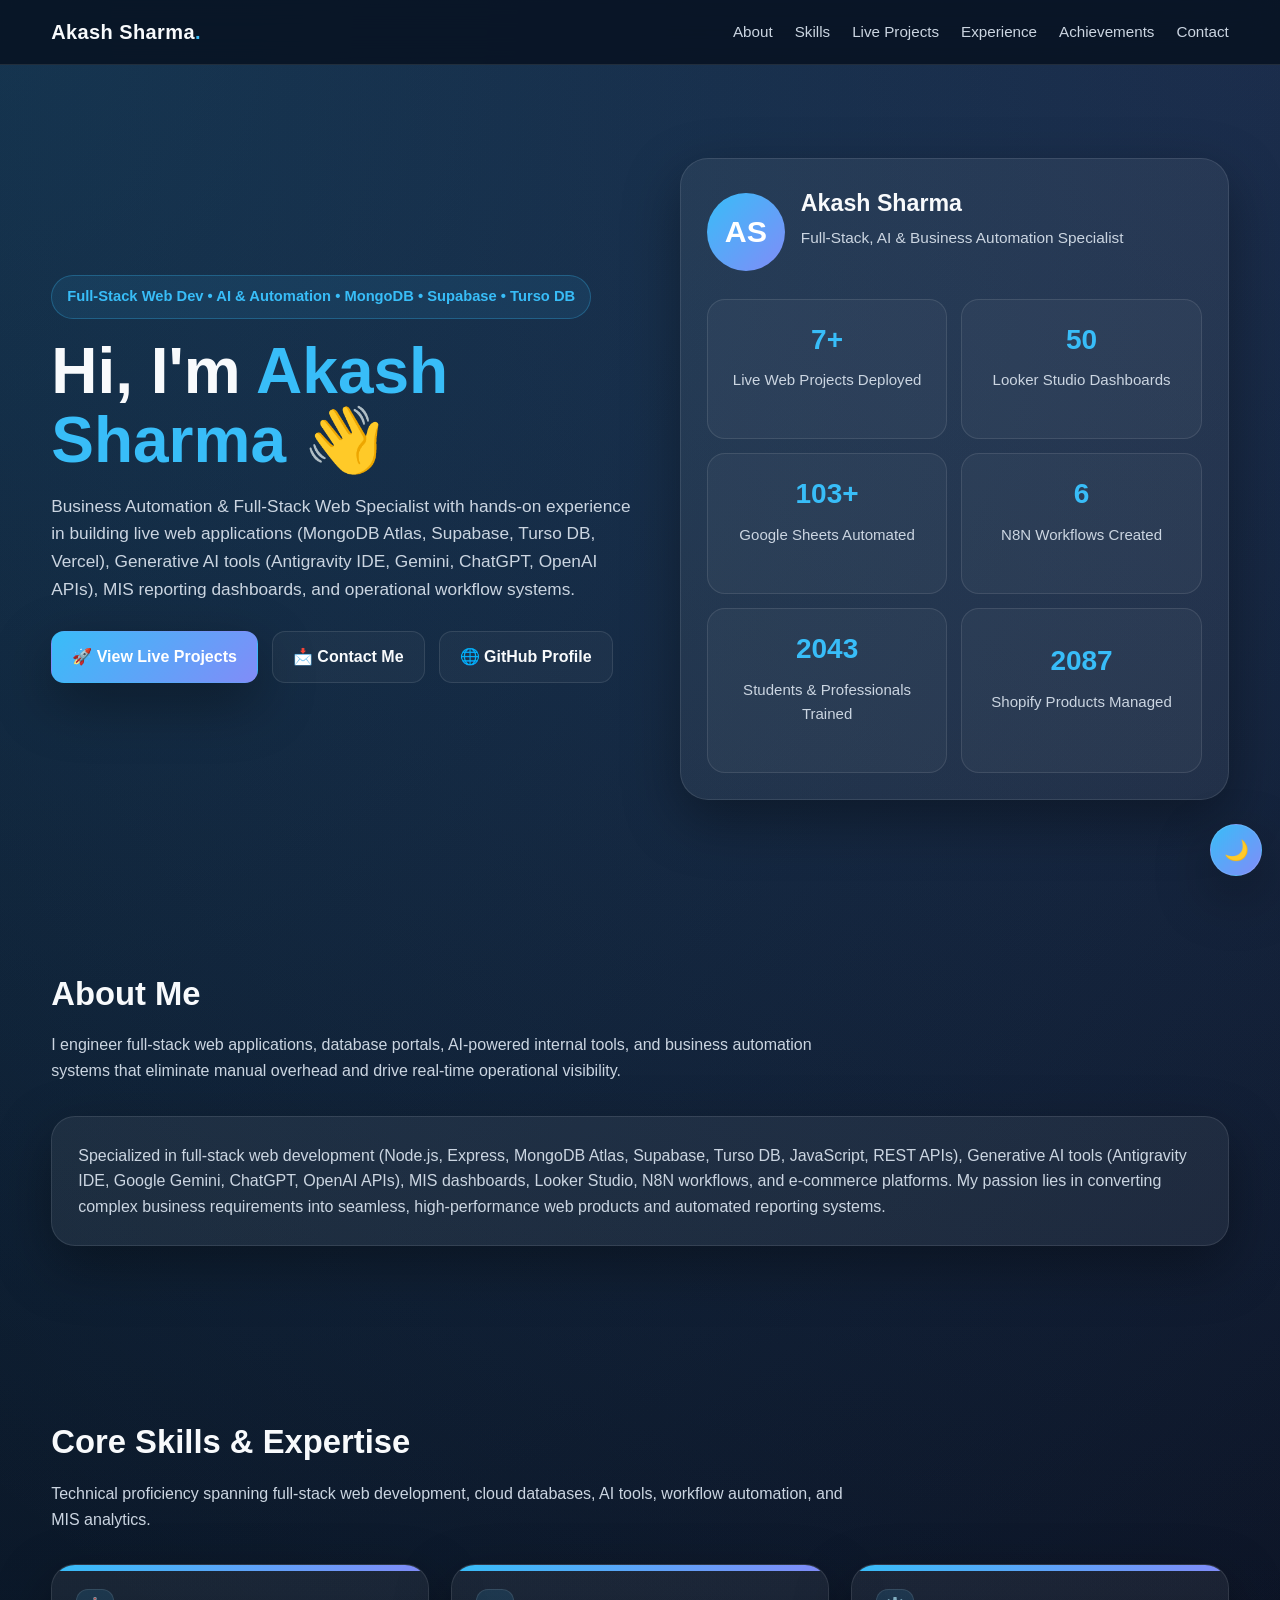
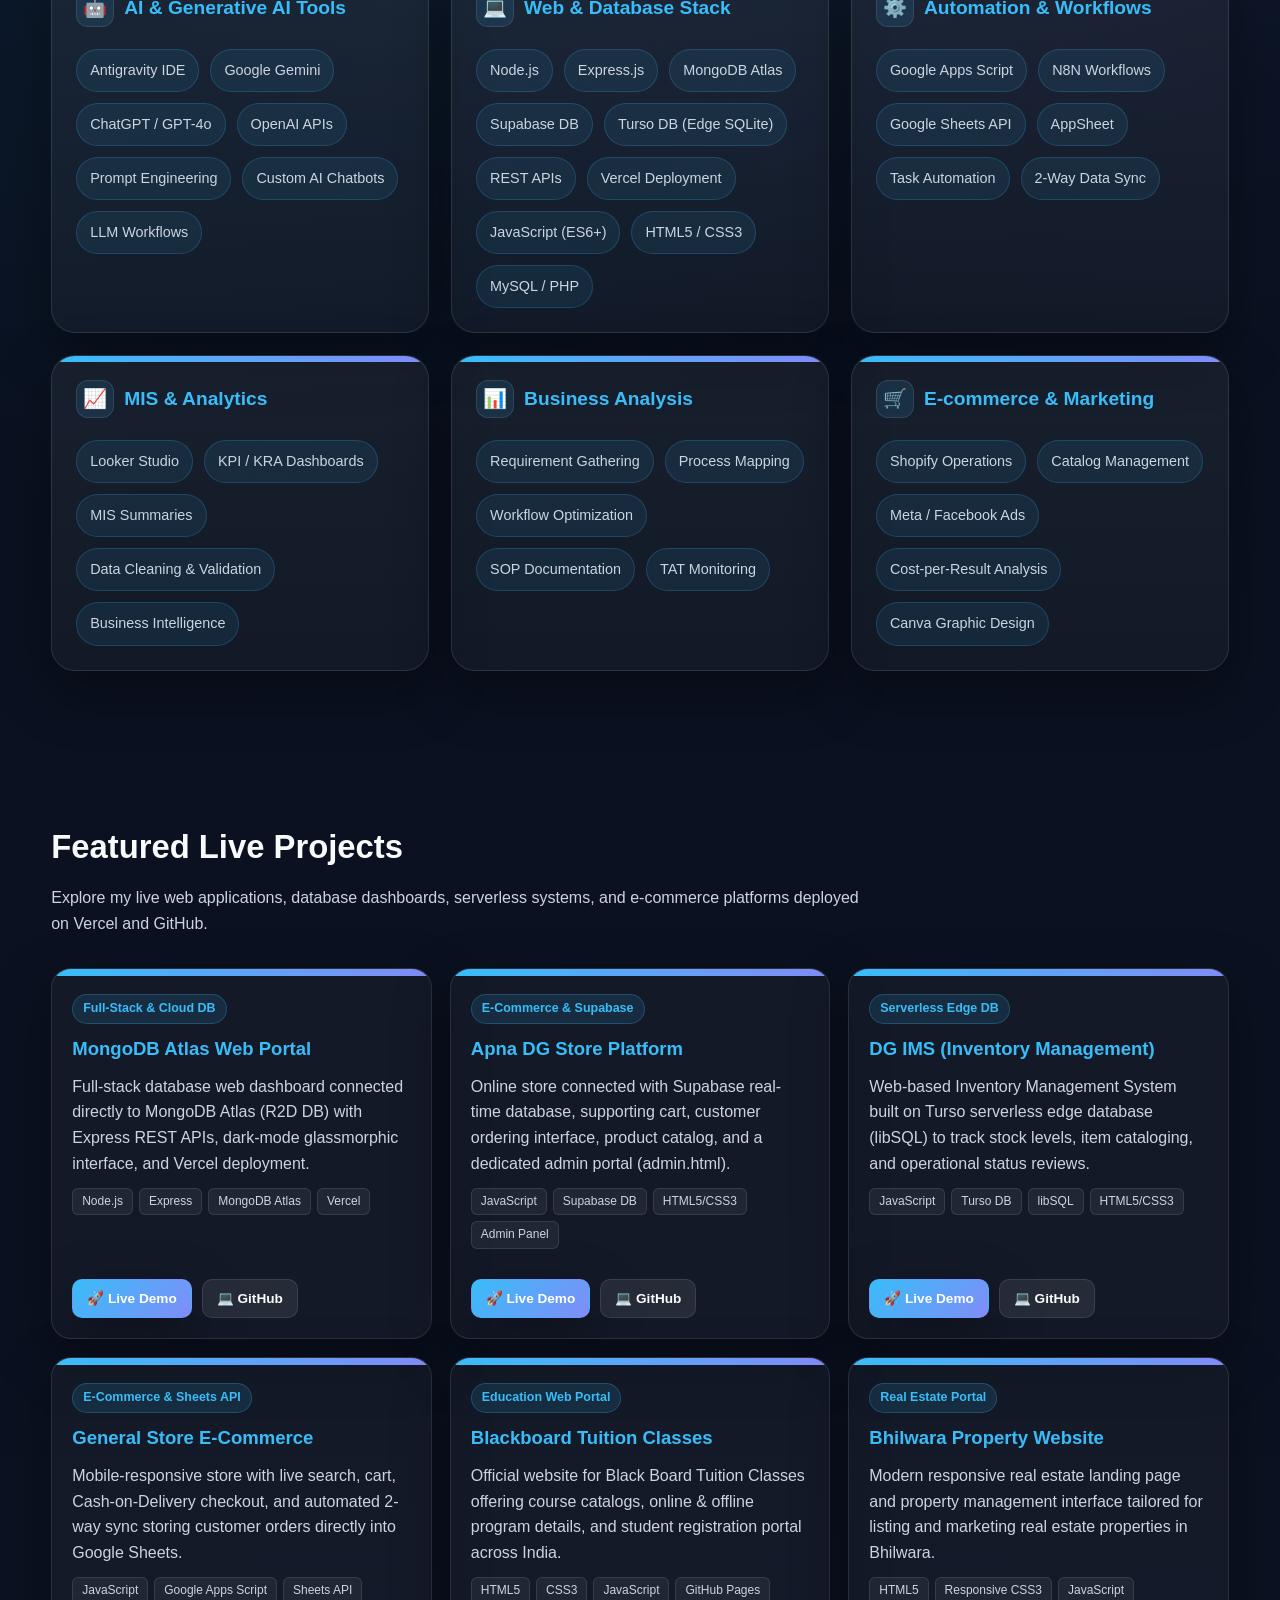
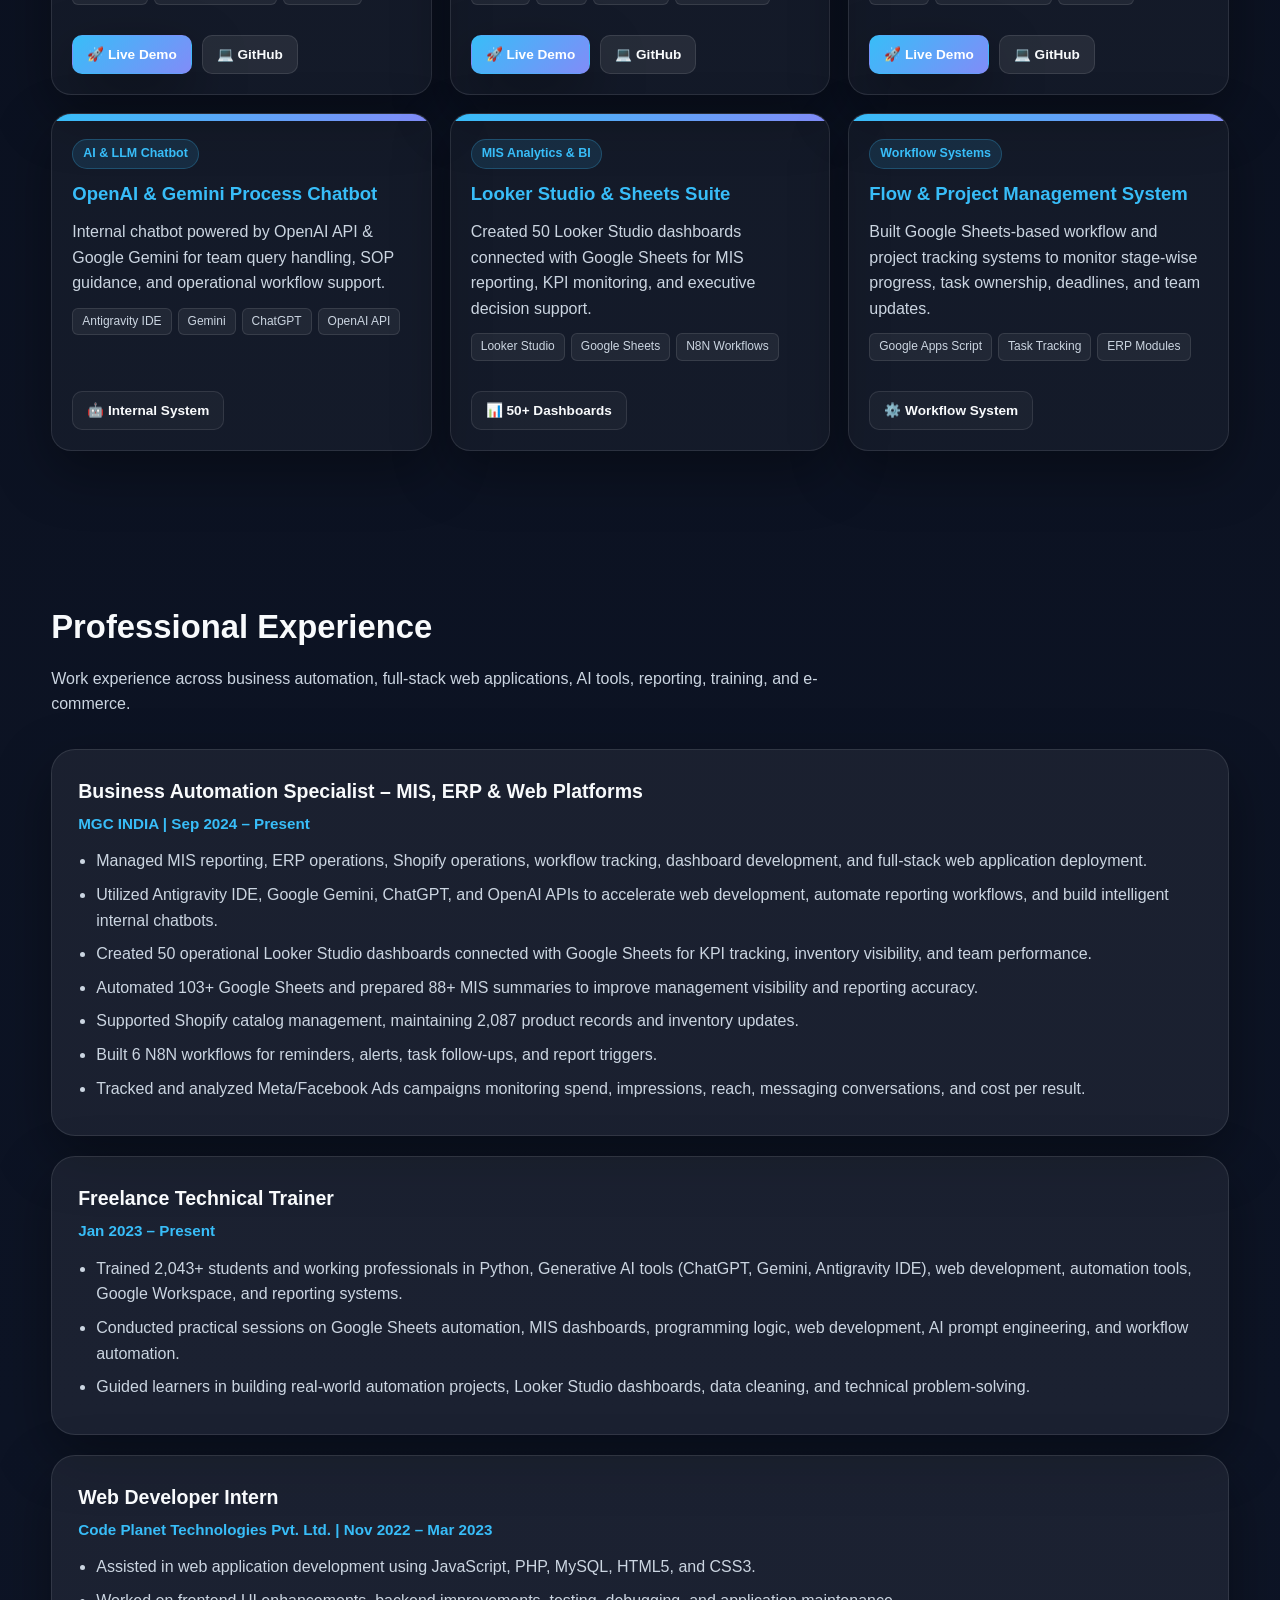
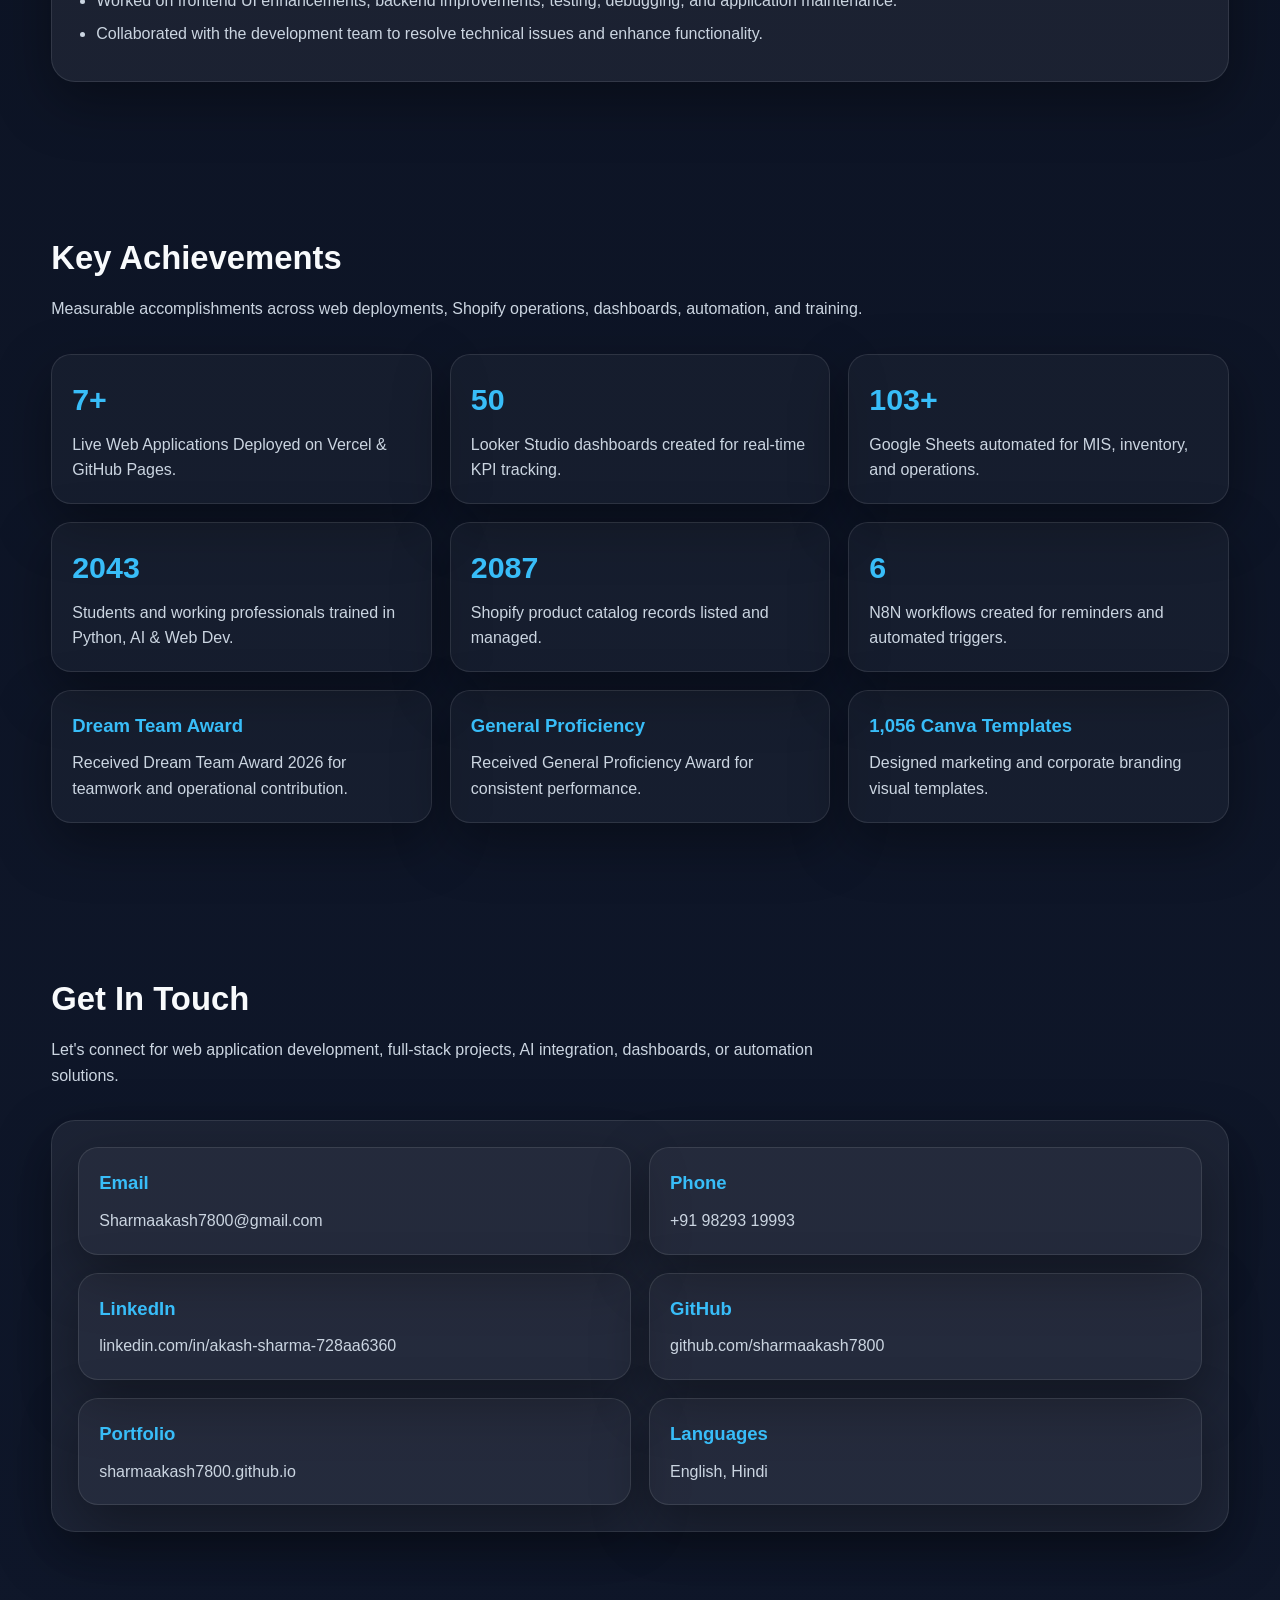
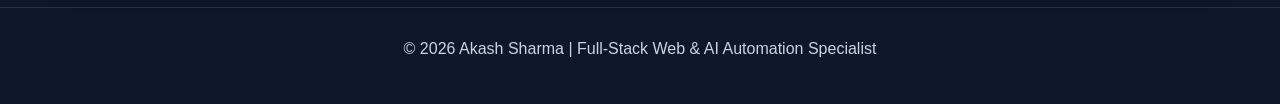
==== commit d2ff5db2: "Add live GitHub web projects, full-stack tech stack, and AI tools experience" ====
--- a/index.html
+++ b/index.html
@@ -1,15 +1,12 @@
 <!DOCTYPE html>
-
 <html lang="en">
 <head>
   <meta charset="UTF-8" />
   <meta name="viewport" content="width=device-width, initial-scale=1.0" />
-  <title>Akash Sharma | Portfolio</title>
+  <title>Akash Sharma | Full-Stack Developer & AI Automation Specialist</title>
 
   <!-- Google tag (gtag.js) -->
-
   <script async src="https://www.googletagmanager.com/gtag/js?id=G-ZHVKMPK12P"></script>
-
   <script>
     window.dataLayer = window.dataLayer || [];
     function gtag(){dataLayer.push(arguments);}
@@ -26,12 +23,12 @@
 
   <nav class="navbar">
     <div class="container nav-inner">
-      <div class="logo">Portfolio<span>.</span></div>
+      <div class="logo">Akash Sharma<span>.</span></div>
       <div class="nav-links">
         <a href="#about">About</a>
         <a href="#skills">Skills</a>
+        <a href="#projects">Live Projects</a>
         <a href="#experience">Experience</a>
-        <a href="#projects">Projects</a>
         <a href="#achievements">Achievements</a>
         <a href="#contact">Contact</a>
       </div>
@@ -41,399 +38,499 @@
   <header class="hero">
     <div class="container hero-grid">
       <div>
-        <div class="tag">Business Analyst • ERP • MIS • Automation • Dashboards</div>
+        <div class="tag">Full-Stack Web Dev • AI & Automation • MongoDB • Supabase • Turso DB</div>
         <h1>Hi, I'm <span>Akash Sharma</span> 👋</h1>
         <p>
-          Business Analyst and automation specialist with practical experience in ERP operations,
-          MIS reporting, workflow automation, dashboard development, Shopify operations,
-          and AI-based business support systems.
+          Business Automation & Full-Stack Web Specialist with hands-on experience in building live web applications (MongoDB Atlas, Supabase, Turso DB, Vercel), Generative AI tools (Antigravity IDE, Gemini, ChatGPT, OpenAI APIs), MIS reporting dashboards, and operational workflow systems.
         </p>
 
-
-    <div class="hero-buttons">
-      <a href="#projects" class="btn btn-primary">View Work</a>
-      <a href="#contact" class="btn btn-outline">Contact Me</a>
-      <a href="https://docs.google.com/document/d/1udGwFcLZRj2xZEwwf-znZMoeGHEQDqrr3Ukz3_uPCMI/preview" target="_blank" class="btn btn-outline">View Resume</a>
-    </div>
-  </div>
-
-  <div class="hero-card">
-    <div class="profile">
-      <div class="avatar">AS</div>
-      <div>
-        <h2>Akash Sharma</h2>
-        <p>ERP, MIS and Automation Specialist</p>
-      </div>
-    </div>
-
-    <div class="stats">
-      <div class="stat">
-        <h3><span class="counter" data-target="2087">0</span></h3>
-        <p>Shopify Products Listed</p>
-      </div>
-
-      <div class="stat">
-        <h3><span class="counter" data-target="50">0</span></h3>
-        <p>Looker Studio Dashboards</p>
-      </div>
-
-      <div class="stat">
-        <h3><span class="counter" data-target="6">0</span></h3>
-        <p>N8N Workflows Created</p>
-      </div>
-
-      <div class="stat">
-        <h3><span class="counter" data-target="4">0</span></h3>
-        <p>ERP Modules Covered</p>
-      </div>
-
-      <div class="stat">
-        <h3><span class="counter" data-target="2043">0</span></h3>
-        <p>Students & Professionals Trained</p>
-      </div>
-
-      <div class="stat">
-        <h3><span class="counter" data-target="1056">0</span></h3>
-        <p>Canva Templates Created</p>
-      </div>
-    </div>
-  </div>
-</div>
-
-
+        <div class="hero-buttons">
+          <a href="#projects" class="btn btn-primary">🚀 View Live Projects</a>
+          <a href="#contact" class="btn btn-outline">📩 Contact Me</a>
+          <a href="https://github.com/sharmaakash7800" target="_blank" class="btn btn-outline">🌐 GitHub Profile</a>
+        </div>
+      </div>
+
+      <div class="hero-card">
+        <div class="profile">
+          <div class="avatar">AS</div>
+          <div>
+            <h2>Akash Sharma</h2>
+            <p>Full-Stack, AI & Business Automation Specialist</p>
+          </div>
+        </div>
+
+        <div class="stats">
+          <div class="stat">
+            <h3><span class="counter" data-target="7">0</span>+</h3>
+            <p>Live Web Projects Deployed</p>
+          </div>
+
+          <div class="stat">
+            <h3><span class="counter" data-target="50">0</span></h3>
+            <p>Looker Studio Dashboards</p>
+          </div>
+
+          <div class="stat">
+            <h3><span class="counter" data-target="103">0</span>+</h3>
+            <p>Google Sheets Automated</p>
+          </div>
+
+          <div class="stat">
+            <h3><span class="counter" data-target="6">0</span></h3>
+            <p>N8N Workflows Created</p>
+          </div>
+
+          <div class="stat">
+            <h3><span class="counter" data-target="2043">0</span></h3>
+            <p>Students & Professionals Trained</p>
+          </div>
+
+          <div class="stat">
+            <h3><span class="counter" data-target="2087">0</span></h3>
+            <p>Shopify Products Managed</p>
+          </div>
+        </div>
+      </div>
+    </div>
   </header>
 
   <section class="section" id="about">
     <div class="container">
       <h2 class="section-title">About Me</h2>
       <p class="section-subtitle">
-        I create business systems that reduce manual work, improve reporting accuracy,
-        track operations, and support better management decisions.
+        I engineer full-stack web applications, database portals, AI-powered internal tools, and business automation systems that eliminate manual overhead and drive real-time operational visibility.
       </p>
 
-
-  <div class="card">
-    <p>
-      I work with ERP operations, MIS dashboards, Google Sheets automation, Looker Studio,
-      N8N workflows, AppSheet, Shopify catalog operations, Facebook Ads support,
-      and OpenAI chatbot solutions. My strength is understanding business requirements
-      and converting them into structured tracking, reporting, and automation systems.
-    </p>
-  </div>
-</div>
-
-
+      <div class="card">
+        <p>
+          Specialized in full-stack web development (Node.js, Express, MongoDB Atlas, Supabase, Turso DB, JavaScript, REST APIs), Generative AI tools (Antigravity IDE, Google Gemini, ChatGPT, OpenAI APIs), MIS dashboards, Looker Studio, N8N workflows, and e-commerce platforms. My passion lies in converting complex business requirements into seamless, high-performance web products and automated reporting systems.
+        </p>
+      </div>
+    </div>
   </section>
 
   <section class="section" id="skills">
     <div class="container">
-      <h2 class="section-title">Core Skills</h2>
+      <h2 class="section-title">Core Skills & Expertise</h2>
       <p class="section-subtitle">
-        Skills grouped by business analysis, reporting, automation, ERP systems, and technical development.
+        Technical proficiency spanning full-stack web development, cloud databases, AI tools, workflow automation, and MIS analytics.
       </p>
 
-
- <div class="skills-grid">
-  <div class="skill-card">
-    <h3 class="skill-title"><span class="skill-icon">📊</span>Business Analysis</h3>
-    <div class="chips">
-      <span class="chip">Requirement Understanding</span>
-      <span class="chip">Process Tracking</span>
-      <span class="chip">Workflow Optimization</span>
-      <span class="chip">SOP Support</span>
-      <span class="chip">TAT Monitoring</span>
-    </div>
-  </div>
-
-  <div class="skill-card">
-    <h3 class="skill-title"><span class="skill-icon">📈</span>MIS & Reporting</h3>
-    <div class="chips">
-      <span class="chip">MIS Reporting</span>
-      <span class="chip">KPI Tracking</span>
-      <span class="chip">KRA Dashboards</span>
-      <span class="chip">MIS Score Generation</span>
-      <span class="chip">Data Cleaning</span>
-      <span class="chip">Trend Analysis</span>
-    </div>
-  </div>
-
-  <div class="skill-card">
-    <h3 class="skill-title"><span class="skill-icon">⚙️</span>Automation Tools</h3>
-    <div class="chips">
-      <span class="chip">Google Apps Script</span>
-      <span class="chip">N8N</span>
-      <span class="chip">AppSheet</span>
-      <span class="chip">OpenAI Chatbot</span>
-      <span class="chip">Google Sheets Automation</span>
-    </div>
-  </div>
-
-  <div class="skill-card">
-    <h3 class="skill-title"><span class="skill-icon">🏢</span>ERP & Operations</h3>
-    <div class="chips">
-      <span class="chip">HR Module</span>
-      <span class="chip">Requirement to Delivery</span>
-      <span class="chip">IMS Module</span>
-      <span class="chip">Finance Module</span>
-      <span class="chip">Order Monitoring</span>
-    </div>
-  </div>
-
-  <div class="skill-card">
-    <h3 class="skill-title"><span class="skill-icon">🛒</span>E-commerce & Marketing</h3>
-    <div class="chips">
-      <span class="chip">Shopify Listing</span>
-      <span class="chip">Catalog Management</span>
-      <span class="chip">Product Data Handling</span>
-      <span class="chip">Facebook Ads</span>
-      <span class="chip">Canva</span>
-    </div>
-  </div>
-
-  <div class="skill-card">
-    <h3 class="skill-title"><span class="skill-icon">💻</span>Technical Skills</h3>
-    <div class="chips">
-      <span class="chip">Python</span>
-      <span class="chip">JavaScript</span>
-      <span class="chip">PHP</span>
-      <span class="chip">Java</span>
-      <span class="chip">MySQL</span>
-      <span class="chip">HTML</span>
-      <span class="chip">CSS</span>
-    </div>
-  </div>
-</div>
-
-
+      <div class="skills-grid">
+        <div class="skill-card">
+          <h3 class="skill-title"><span class="skill-icon">🤖</span>AI & Generative AI Tools</h3>
+          <div class="chips">
+            <span class="chip">Antigravity IDE</span>
+            <span class="chip">Google Gemini</span>
+            <span class="chip">ChatGPT / GPT-4o</span>
+            <span class="chip">OpenAI APIs</span>
+            <span class="chip">Prompt Engineering</span>
+            <span class="chip">Custom AI Chatbots</span>
+            <span class="chip">LLM Workflows</span>
+          </div>
+        </div>
+
+        <div class="skill-card">
+          <h3 class="skill-title"><span class="skill-icon">💻</span>Web & Database Stack</h3>
+          <div class="chips">
+            <span class="chip">Node.js</span>
+            <span class="chip">Express.js</span>
+            <span class="chip">MongoDB Atlas</span>
+            <span class="chip">Supabase DB</span>
+            <span class="chip">Turso DB (Edge SQLite)</span>
+            <span class="chip">REST APIs</span>
+            <span class="chip">Vercel Deployment</span>
+            <span class="chip">JavaScript (ES6+)</span>
+            <span class="chip">HTML5 / CSS3</span>
+            <span class="chip">MySQL / PHP</span>
+          </div>
+        </div>
+
+        <div class="skill-card">
+          <h3 class="skill-title"><span class="skill-icon">⚙️</span>Automation & Workflows</h3>
+          <div class="chips">
+            <span class="chip">Google Apps Script</span>
+            <span class="chip">N8N Workflows</span>
+            <span class="chip">Google Sheets API</span>
+            <span class="chip">AppSheet</span>
+            <span class="chip">Task Automation</span>
+            <span class="chip">2-Way Data Sync</span>
+          </div>
+        </div>
+
+        <div class="skill-card">
+          <h3 class="skill-title"><span class="skill-icon">📈</span>MIS & Analytics</h3>
+          <div class="chips">
+            <span class="chip">Looker Studio</span>
+            <span class="chip">KPI / KRA Dashboards</span>
+            <span class="chip">MIS Summaries</span>
+            <span class="chip">Data Cleaning & Validation</span>
+            <span class="chip">Business Intelligence</span>
+          </div>
+        </div>
+
+        <div class="skill-card">
+          <h3 class="skill-title"><span class="skill-icon">📊</span>Business Analysis</h3>
+          <div class="chips">
+            <span class="chip">Requirement Gathering</span>
+            <span class="chip">Process Mapping</span>
+            <span class="chip">Workflow Optimization</span>
+            <span class="chip">SOP Documentation</span>
+            <span class="chip">TAT Monitoring</span>
+          </div>
+        </div>
+
+        <div class="skill-card">
+          <h3 class="skill-title"><span class="skill-icon">🛒</span>E-commerce & Marketing</h3>
+          <div class="chips">
+            <span class="chip">Shopify Operations</span>
+            <span class="chip">Catalog Management</span>
+            <span class="chip">Meta / Facebook Ads</span>
+            <span class="chip">Cost-per-Result Analysis</span>
+            <span class="chip">Canva Graphic Design</span>
+          </div>
+        </div>
+      </div>
+    </div>
   </section>
 
+  <section class="section" id="projects">
+    <div class="container">
+      <h2 class="section-title">Featured Live Projects</h2>
+      <p class="section-subtitle">
+        Explore my live web applications, database dashboards, serverless systems, and e-commerce platforms deployed on Vercel and GitHub.
+      </p>
+
+      <div class="grid-3">
+        
+        <!-- Project 1 -->
+        <div class="mini-card project">
+          <div>
+            <div class="project-line"></div>
+            <span class="project-tag-badge">Full-Stack & Cloud DB</span>
+            <h3>MongoDB Atlas Web Portal</h3>
+            <p>Full-stack database web dashboard connected directly to MongoDB Atlas (R2D DB) with Express REST APIs, dark-mode glassmorphic interface, and Vercel deployment.</p>
+            <div class="project-tech">
+              <span class="tech-chip">Node.js</span>
+              <span class="tech-chip">Express</span>
+              <span class="tech-chip">MongoDB Atlas</span>
+              <span class="tech-chip">Vercel</span>
+            </div>
+          </div>
+          <div class="project-buttons">
+            <a href="https://mongo-web-page.vercel.app" target="_blank" class="btn btn-primary btn-sm">🚀 Live Demo</a>
+            <a href="https://github.com/sharmaakash7800/mongo-web-page" target="_blank" class="btn btn-github btn-sm">💻 GitHub</a>
+          </div>
+        </div>
+
+        <!-- Project 2 -->
+        <div class="mini-card project">
+          <div>
+            <div class="project-line"></div>
+            <span class="project-tag-badge">E-Commerce & Supabase</span>
+            <h3>Apna DG Store Platform</h3>
+            <p>Online store connected with Supabase real-time database, supporting cart, customer ordering interface, product catalog, and a dedicated admin portal (admin.html).</p>
+            <div class="project-tech">
+              <span class="tech-chip">JavaScript</span>
+              <span class="tech-chip">Supabase DB</span>
+              <span class="tech-chip">HTML5/CSS3</span>
+              <span class="tech-chip">Admin Panel</span>
+            </div>
+          </div>
+          <div class="project-buttons">
+            <a href="https://sharmaakash7800.github.io/apna-dg-store/" target="_blank" class="btn btn-primary btn-sm">🚀 Live Demo</a>
+            <a href="https://github.com/sharmaakash7800/apna-dg-store" target="_blank" class="btn btn-github btn-sm">💻 GitHub</a>
+          </div>
+        </div>
+
+        <!-- Project 3 -->
+        <div class="mini-card project">
+          <div>
+            <div class="project-line"></div>
+            <span class="project-tag-badge">Serverless Edge DB</span>
+            <h3>DG IMS (Inventory Management)</h3>
+            <p>Web-based Inventory Management System built on Turso serverless edge database (libSQL) to track stock levels, item cataloging, and operational status reviews.</p>
+            <div class="project-tech">
+              <span class="tech-chip">JavaScript</span>
+              <span class="tech-chip">Turso DB</span>
+              <span class="tech-chip">libSQL</span>
+              <span class="tech-chip">HTML5/CSS3</span>
+            </div>
+          </div>
+          <div class="project-buttons">
+            <a href="https://sharmaakash7800.github.io/DG_IMS/" target="_blank" class="btn btn-primary btn-sm">🚀 Live Demo</a>
+            <a href="https://github.com/sharmaakash7800/DG_IMS" target="_blank" class="btn btn-github btn-sm">💻 GitHub</a>
+          </div>
+        </div>
+
+        <!-- Project 4 -->
+        <div class="mini-card project">
+          <div>
+            <div class="project-line"></div>
+            <span class="project-tag-badge">E-Commerce & Sheets API</span>
+            <h3>General Store E-Commerce</h3>
+            <p>Mobile-responsive store with live search, cart, Cash-on-Delivery checkout, and automated 2-way sync storing customer orders directly into Google Sheets.</p>
+            <div class="project-tech">
+              <span class="tech-chip">JavaScript</span>
+              <span class="tech-chip">Google Apps Script</span>
+              <span class="tech-chip">Sheets API</span>
+            </div>
+          </div>
+          <div class="project-buttons">
+            <a href="https://sharmaakash7800.github.io/general-store-ecommerce/" target="_blank" class="btn btn-primary btn-sm">🚀 Live Demo</a>
+            <a href="https://github.com/sharmaakash7800/general-store-ecommerce" target="_blank" class="btn btn-github btn-sm">💻 GitHub</a>
+          </div>
+        </div>
+
+        <!-- Project 5 -->
+        <div class="mini-card project">
+          <div>
+            <div class="project-line"></div>
+            <span class="project-tag-badge">Education Web Portal</span>
+            <h3>Blackboard Tuition Classes</h3>
+            <p>Official website for Black Board Tuition Classes offering course catalogs, online & offline program details, and student registration portal across India.</p>
+            <div class="project-tech">
+              <span class="tech-chip">HTML5</span>
+              <span class="tech-chip">CSS3</span>
+              <span class="tech-chip">JavaScript</span>
+              <span class="tech-chip">GitHub Pages</span>
+            </div>
+          </div>
+          <div class="project-buttons">
+            <a href="https://sharmaakash7800.github.io/Blackboard/" target="_blank" class="btn btn-primary btn-sm">🚀 Live Demo</a>
+            <a href="https://github.com/sharmaakash7800/Blackboard" target="_blank" class="btn btn-github btn-sm">💻 GitHub</a>
+          </div>
+        </div>
+
+        <!-- Project 6 -->
+        <div class="mini-card project">
+          <div>
+            <div class="project-line"></div>
+            <span class="project-tag-badge">Real Estate Portal</span>
+            <h3>Bhilwara Property Website</h3>
+            <p>Modern responsive real estate landing page and property management interface tailored for listing and marketing real estate properties in Bhilwara.</p>
+            <div class="project-tech">
+              <span class="tech-chip">HTML5</span>
+              <span class="tech-chip">Responsive CSS3</span>
+              <span class="tech-chip">JavaScript</span>
+            </div>
+          </div>
+          <div class="project-buttons">
+            <a href="https://sharmaakash7800.github.io/property-website/" target="_blank" class="btn btn-primary btn-sm">🚀 Live Demo</a>
+            <a href="https://github.com/sharmaakash7800/property-website" target="_blank" class="btn btn-github btn-sm">💻 GitHub</a>
+          </div>
+        </div>
+
+        <!-- Project 7 -->
+        <div class="mini-card project">
+          <div>
+            <div class="project-line"></div>
+            <span class="project-tag-badge">AI & LLM Chatbot</span>
+            <h3>OpenAI & Gemini Process Chatbot</h3>
+            <p>Internal chatbot powered by OpenAI API & Google Gemini for team query handling, SOP guidance, and operational workflow support.</p>
+            <div class="project-tech">
+              <span class="tech-chip">Antigravity IDE</span>
+              <span class="tech-chip">Gemini</span>
+              <span class="tech-chip">ChatGPT</span>
+              <span class="tech-chip">OpenAI API</span>
+            </div>
+          </div>
+          <div class="project-buttons">
+            <span class="btn btn-outline btn-sm">🤖 Internal System</span>
+          </div>
+        </div>
+
+        <!-- Project 8 -->
+        <div class="mini-card project">
+          <div>
+            <div class="project-line"></div>
+            <span class="project-tag-badge">MIS Analytics & BI</span>
+            <h3>Looker Studio & Sheets Suite</h3>
+            <p>Created 50 Looker Studio dashboards connected with Google Sheets for MIS reporting, KPI monitoring, and executive decision support.</p>
+            <div class="project-tech">
+              <span class="tech-chip">Looker Studio</span>
+              <span class="tech-chip">Google Sheets</span>
+              <span class="tech-chip">N8N Workflows</span>
+            </div>
+          </div>
+          <div class="project-buttons">
+            <span class="btn btn-outline btn-sm">📊 50+ Dashboards</span>
+          </div>
+        </div>
+
+        <!-- Project 9 -->
+        <div class="mini-card project">
+          <div>
+            <div class="project-line"></div>
+            <span class="project-tag-badge">Workflow Systems</span>
+            <h3>Flow & Project Management System</h3>
+            <p>Built Google Sheets-based workflow and project tracking systems to monitor stage-wise progress, task ownership, deadlines, and team updates.</p>
+            <div class="project-tech">
+              <span class="tech-chip">Google Apps Script</span>
+              <span class="tech-chip">Task Tracking</span>
+              <span class="tech-chip">ERP Modules</span>
+            </div>
+          </div>
+          <div class="project-buttons">
+            <span class="btn btn-outline btn-sm">⚙️ Workflow System</span>
+          </div>
+        </div>
+
+      </div>
+    </div>
+  </section>
+
   <section class="section" id="experience">
     <div class="container">
-      <h2 class="section-title">Experience</h2>
+      <h2 class="section-title">Professional Experience</h2>
       <p class="section-subtitle">
-        Work experience across business operations, automation, reporting, training, and web development.
+        Work experience across business automation, full-stack web applications, AI tools, reporting, training, and e-commerce.
       </p>
 
-
-  <div class="timeline">
-    <div class="card">
-      <h3>MIS Executive / Business Operations and Automation</h3>
-      <div class="meta">MGC INDIA | Sep 2024 – Present</div>
-      <ul>
-        <li>Managed MIS reporting, ERP operations, Shopify operations, workflow tracking, dashboard development, and automation-related business processes.</li>
-        <li>Created operational dashboards for KPI tracking, pending work monitoring, inventory visibility, workflow status, and team performance.</li>
-        <li>Worked on ERP modules including HR, Requirement to Delivery, IMS, and Finance for tracking, reporting, and process management.</li>
-        <li>Supported Shopify catalog management, product data handling, inventory updates, and order-related operational reporting.</li>
-        <li>Built Google Sheets-based flow, project, delegation, and checklist systems for work status and team updates.</li>
-        <li>Developed AI-based chatbot support using OpenAI for internal workflow queries and process assistance.</li>
-        <li>Handled Facebook Ads campaign setup, monitoring, and basic campaign operation support.</li>
-      </ul>
-    </div>
-
-    <div class="card">
-      <h3>Freelance Technical Trainer</h3>
-      <div class="meta">Jan 2023 – Present</div>
-      <ul>
-        <li>Trained students and professionals in Python, web development, automation tools, Google Workspace, and reporting systems.</li>
-        <li>Conducted practical sessions on Google Sheets, workflow automation, software tools, and programming concepts.</li>
-        <li>Guided learners on MIS reporting methods, automation practices, operational workflows, and technical project development.</li>
-      </ul>
-    </div>
-
-    <div class="card">
-      <h3>Web Developer Intern</h3>
-      <div class="meta">Code Planet Technologies Pvt. Ltd. | Nov 2022 – Mar 2023</div>
-      <ul>
-        <li>Assisted in web application development using JavaScript, PHP, and MySQL.</li>
-        <li>Worked on frontend and backend improvements, testing, debugging, and application maintenance.</li>
-        <li>Collaborated with the development team to improve functionality and resolve technical issues.</li>
-      </ul>
-    </div>
-  </div>
-</div>
-
-
+      <div class="timeline">
+        <div class="card">
+          <h3>Business Automation Specialist – MIS, ERP & Web Platforms</h3>
+          <div class="meta">MGC INDIA | Sep 2024 – Present</div>
+          <ul>
+            <li>Managed MIS reporting, ERP operations, Shopify operations, workflow tracking, dashboard development, and full-stack web application deployment.</li>
+            <li>Utilized Antigravity IDE, Google Gemini, ChatGPT, and OpenAI APIs to accelerate web development, automate reporting workflows, and build intelligent internal chatbots.</li>
+            <li>Created 50 operational Looker Studio dashboards connected with Google Sheets for KPI tracking, inventory visibility, and team performance.</li>
+            <li>Automated 103+ Google Sheets and prepared 88+ MIS summaries to improve management visibility and reporting accuracy.</li>
+            <li>Supported Shopify catalog management, maintaining 2,087 product records and inventory updates.</li>
+            <li>Built 6 N8N workflows for reminders, alerts, task follow-ups, and report triggers.</li>
+            <li>Tracked and analyzed Meta/Facebook Ads campaigns monitoring spend, impressions, reach, messaging conversations, and cost per result.</li>
+          </ul>
+        </div>
+
+        <div class="card">
+          <h3>Freelance Technical Trainer</h3>
+          <div class="meta">Jan 2023 – Present</div>
+          <ul>
+            <li>Trained 2,043+ students and working professionals in Python, Generative AI tools (ChatGPT, Gemini, Antigravity IDE), web development, automation tools, Google Workspace, and reporting systems.</li>
+            <li>Conducted practical sessions on Google Sheets automation, MIS dashboards, programming logic, web development, AI prompt engineering, and workflow automation.</li>
+            <li>Guided learners in building real-world automation projects, Looker Studio dashboards, data cleaning, and technical problem-solving.</li>
+          </ul>
+        </div>
+
+        <div class="card">
+          <h3>Web Developer Intern</h3>
+          <div class="meta">Code Planet Technologies Pvt. Ltd. | Nov 2022 – Mar 2023</div>
+          <ul>
+            <li>Assisted in web application development using JavaScript, PHP, MySQL, HTML5, and CSS3.</li>
+            <li>Worked on frontend UI enhancements, backend improvements, testing, debugging, and application maintenance.</li>
+            <li>Collaborated with the development team to resolve technical issues and enhance functionality.</li>
+          </ul>
+        </div>
+      </div>
+    </div>
   </section>
 
-  <section class="section" id="projects">
-    <div class="container">
-      <h2 class="section-title">Projects</h2>
+  <section class="section" id="achievements">
+    <div class="container">
+      <h2 class="section-title">Key Achievements</h2>
       <p class="section-subtitle">
-        Selected work across workflow systems, ERP modules, dashboards, AI support, and e-commerce operations.
+        Measurable accomplishments across web deployments, Shopify operations, dashboards, automation, and training.
       </p>
 
-
-  <div class="grid-3">
-    <div class="mini-card project">
-      <div class="project-line"></div>
-      <h3>ERP Module Work</h3>
-      <p>Covered HR, Requirement to Delivery, IMS, and Finance modules for workflow tracking, reporting, and process management.</p>
-    </div>
-
-    <div class="mini-card project">
-      <div class="project-line"></div>
-      <h3>Flow Management System</h3>
-      <p>Created a Google Sheets-based workflow system to track stages, pending tasks, team updates, and operational movement.</p>
-    </div>
-
-    <div class="mini-card project">
-      <div class="project-line"></div>
-      <h3>Project Management System</h3>
-      <p>Developed a PMS for task planning, progress tracking, team coordination, reporting, and pending work visibility.</p>
-    </div>
-
-    <div class="mini-card project">
-      <div class="project-line"></div>
-      <h3>Dashboard Automation</h3>
-      <p>Built Looker Studio dashboards connected with Google Sheets for MIS reporting, KPI monitoring, and performance analysis.</p>
-    </div>
-
-    <div class="mini-card project">
-      <div class="project-line"></div>
-      <h3>AI Chatbot</h3>
-      <p>Trained a chat-based bot using OpenAI for internal workflow support, query handling, and process assistance.</p>
-    </div>
-
-    <div class="mini-card project">
-      <div class="project-line"></div>
-      <h3>Shopify Operations</h3>
-      <p>Managed product listing, catalog updates, product data handling, inventory coordination, and e-commerce reporting.</p>
-    </div>
-
-    <div class="mini-card project">
-      <div class="project-line"></div>
-      <h3>Inventory Management System</h3>
-      <p>Worked on stock tracking, order monitoring, workflow updates, inventory coordination, and reporting visibility.</p>
-      <br>
-      <a class="btn btn-primary" href="https://sharmaakash7800.github.io/ims-app/" target="_blank">Live Project</a>
-    </div>
-
-    <div class="mini-card project">
-      <div class="project-line"></div>
-      <h3>Delegation Tracker</h3>
-      <p>Built a task accountability system for assignment tracking, follow-up monitoring, and management reporting.</p>
-    </div>
-
-    <div class="mini-card project">
-      <div class="project-line"></div>
-      <h3>Checklist Management</h3>
-      <p>Created checklist systems to support process control, task verification, and structured operational execution.</p>
-    </div>
-  </div>
-</div>
-
-
+      <div class="grid-3">
+        <div class="mini-card">
+          <h3 class="achievement-number"><span class="counter" data-target="7">0</span>+</h3>
+          <p>Live Web Applications Deployed on Vercel & GitHub Pages.</p>
+        </div>
+
+        <div class="mini-card">
+          <h3 class="achievement-number"><span class="counter" data-target="50">0</span></h3>
+          <p>Looker Studio dashboards created for real-time KPI tracking.</p>
+        </div>
+
+        <div class="mini-card">
+          <h3 class="achievement-number"><span class="counter" data-target="103">0</span>+</h3>
+          <p>Google Sheets automated for MIS, inventory, and operations.</p>
+        </div>
+
+        <div class="mini-card">
+          <h3 class="achievement-number"><span class="counter" data-target="2043">0</span></h3>
+          <p>Students and working professionals trained in Python, AI & Web Dev.</p>
+        </div>
+
+        <div class="mini-card">
+          <h3 class="achievement-number"><span class="counter" data-target="2087">0</span></h3>
+          <p>Shopify product catalog records listed and managed.</p>
+        </div>
+
+        <div class="mini-card">
+          <h3 class="achievement-number"><span class="counter" data-target="6">0</span></h3>
+          <p>N8N workflows created for reminders and automated triggers.</p>
+        </div>
+
+        <div class="mini-card">
+          <h3>Dream Team Award</h3>
+          <p>Received Dream Team Award 2026 for teamwork and operational contribution.</p>
+        </div>
+
+        <div class="mini-card">
+          <h3>General Proficiency</h3>
+          <p>Received General Proficiency Award for consistent performance.</p>
+        </div>
+
+        <div class="mini-card">
+          <h3>1,056 Canva Templates</h3>
+          <p>Designed marketing and corporate branding visual templates.</p>
+        </div>
+      </div>
+    </div>
   </section>
 
-  <section class="section" id="achievements">
-    <div class="container">
-      <h2 class="section-title">Achievements</h2>
+  <section class="section" id="contact">
+    <div class="container">
+      <h2 class="section-title">Get In Touch</h2>
       <p class="section-subtitle">
-        Measurable work completed across Shopify operations, dashboards, automation, ERP modules, training, and design.
+        Let's connect for web application development, full-stack projects, AI integration, dashboards, or automation solutions.
       </p>
 
-
-  <div class="grid-3">
-    <div class="mini-card">
-      <h3 class="achievement-number"><span class="counter" data-target="2087">0</span></h3>
-      <p>Shopify products listed and managed.</p>
-    </div>
-
-    <div class="mini-card">
-      <h3 class="achievement-number"><span class="counter" data-target="50">0</span></h3>
-      <p>Looker Studio dashboards created.</p>
-    </div>
-
-    <div class="mini-card">
-      <h3 class="achievement-number"><span class="counter" data-target="6">0</span></h3>
-      <p>N8N workflows created for automation and follow-up.</p>
-    </div>
-
-    <div class="mini-card">
-      <h3 class="achievement-number"><span class="counter" data-target="4">0</span></h3>
-      <p>ERP modules covered: HR, Requirement to Delivery, IMS, and Finance.</p>
-    </div>
-
-    <div class="mini-card">
-      <h3 class="achievement-number"><span class="counter" data-target="2043">0</span></h3>
-      <p>Students and professionals trained.</p>
-    </div>
-
-    <div class="mini-card">
-      <h3 class="achievement-number"><span class="counter" data-target="1056">0</span></h3>
-      <p>Canva templates created.</p>
-    </div>
-
-    <div class="mini-card">
-      <h3>Dream Team Award</h3>
-      <p>Received Dream Team Award 2026 for teamwork and operational contribution.</p>
-    </div>
-
-    <div class="mini-card">
-      <h3>General Proficiency</h3>
-      <p>Received General Proficiency Award for consistent performance.</p>
-    </div>
-
-    <div class="mini-card">
-      <h3>Business Systems</h3>
-      <p>Developed multiple dashboard, automation, workflow, and reporting solutions.</p>
-    </div>
-  </div>
-</div>
-
-
+      <div class="card">
+        <div class="grid-2">
+          <div class="mini-card contact-item">
+            <h3>Email</h3>
+            <p><a href="mailto:Sharmaakash7800@gmail.com">Sharmaakash7800@gmail.com</a></p>
+          </div>
+
+          <div class="mini-card contact-item">
+            <h3>Phone</h3>
+            <p><a href="tel:+919829319993">+91 98293 19993</a></p>
+          </div>
+
+          <div class="mini-card contact-item">
+            <h3>LinkedIn</h3>
+            <p><a href="https://linkedin.com/in/akash-sharma-728aa6360" target="_blank">linkedin.com/in/akash-sharma-728aa6360</a></p>
+          </div>
+
+          <div class="mini-card contact-item">
+            <h3>GitHub</h3>
+            <p><a href="https://github.com/sharmaakash7800" target="_blank">github.com/sharmaakash7800</a></p>
+          </div>
+
+          <div class="mini-card contact-item">
+            <h3>Portfolio</h3>
+            <p><a href="https://sharmaakash7800.github.io" target="_blank">sharmaakash7800.github.io</a></p>
+          </div>
+
+          <div class="mini-card contact-item">
+            <h3>Languages</h3>
+            <p>English, Hindi</p>
+          </div>
+        </div>
+      </div>
+    </div>
   </section>
 
-  <section class="section" id="contact">
-    <div class="container">
-      <h2 class="section-title">Contact</h2>
-      <p class="section-subtitle">
-        Let’s connect for automation, dashboards, ERP workflow systems, reporting solutions, or collaboration.
-      </p>
-
-
-  <div class="card">
-    <div class="grid-2">
-      <div class="mini-card contact-item">
-        <h3>Email</h3>
-        <p><a href="mailto:Sharmaakash7800@gmail.com">Sharmaakash7800@gmail.com</a></p>
-      </div>
-
-      <div class="mini-card contact-item">
-        <h3>Phone</h3>
-        <p><a href="tel:+919829319993">+91 98293 19993</a></p>
-      </div>
-
-      <div class="mini-card contact-item">
-        <h3>LinkedIn</h3>
-        <p><a href="https://linkedin.com/in/akash-sharma-728aa6360" target="_blank">linkedin.com/in/akash-sharma-728aa6360</a></p>
-      </div>
-
-      <div class="mini-card contact-item">
-        <h3>GitHub</h3>
-        <p><a href="https://github.com/sharmaakash7800" target="_blank">github.com/sharmaakash7800</a></p>
-      </div>
-
-      <div class="mini-card contact-item">
-        <h3>Portfolio</h3>
-        <p><a href="https://sharmaakash7800.github.io" target="_blank">sharmaakash7800.github.io</a></p>
-      </div>
-
-      <div class="mini-card contact-item">
-        <h3>Languages</h3>
-        <p>English, Hindi</p>
-      </div>
-    </div>
-  </div>
-</div>
-
-  </section>
-
   <footer class="footer">
     <div class="container">
-      
+      <p>© 2026 Akash Sharma | Full-Stack Web & AI Automation Specialist</p>
     </div>
   </footer>
+
 <script src="script.js"></script>
 </body>
 </html>
--- a/style.css
+++ b/style.css
@@ -374,6 +374,9 @@
 .project {
 overflow: hidden;
 transition: 0.25s;
+display: flex;
+flex-direction: column;
+justify-content: space-between;
 }
 
 .project:hover {
@@ -385,6 +388,65 @@
 height: 7px;
 background: linear-gradient(90deg, var(--accent), var(--accent-2));
 margin: -20px -20px 18px;
+}
+
+.project-tag-badge {
+display: inline-block;
+padding: 4px 10px;
+font-size: 0.78rem;
+font-weight: 700;
+border-radius: 999px;
+background: rgba(56,189,248,0.12);
+border: 1px solid rgba(56,189,248,0.25);
+color: var(--accent);
+margin-bottom: 10px;
+align-self: flex-start;
+}
+
+.project-tech {
+display: flex;
+flex-wrap: wrap;
+gap: 6px;
+margin: 12px 0 16px;
+}
+
+.tech-chip {
+font-size: 0.75rem;
+padding: 3px 9px;
+border-radius: 6px;
+background: rgba(255,255,255,0.06);
+border: 1px solid var(--border);
+color: var(--muted);
+}
+
+.project-buttons {
+display: flex;
+gap: 10px;
+margin-top: 14px;
+flex-wrap: wrap;
+}
+
+.btn-sm {
+padding: 8px 14px;
+font-size: 0.85rem;
+border-radius: 10px;
+font-weight: 600;
+display: inline-flex;
+align-items: center;
+gap: 6px;
+transition: 0.2s ease;
+}
+
+.btn-github {
+background: rgba(255,255,255,0.08);
+border: 1px solid var(--border);
+color: var(--text);
+}
+
+.btn-github:hover {
+background: rgba(255,255,255,0.16);
+border-color: var(--accent);
+color: var(--accent);
 }
 
 .contact-item p {
@@ -524,3 +586,16 @@
     grid-template-columns: 1fr;
   }
 }
+
+
+#skills {
+  padding-top: 95px;
+}
+
+.skill-card {
+  min-height: 265px;
+}
+
+.skill-title {
+  margin-bottom: 22px;
+}
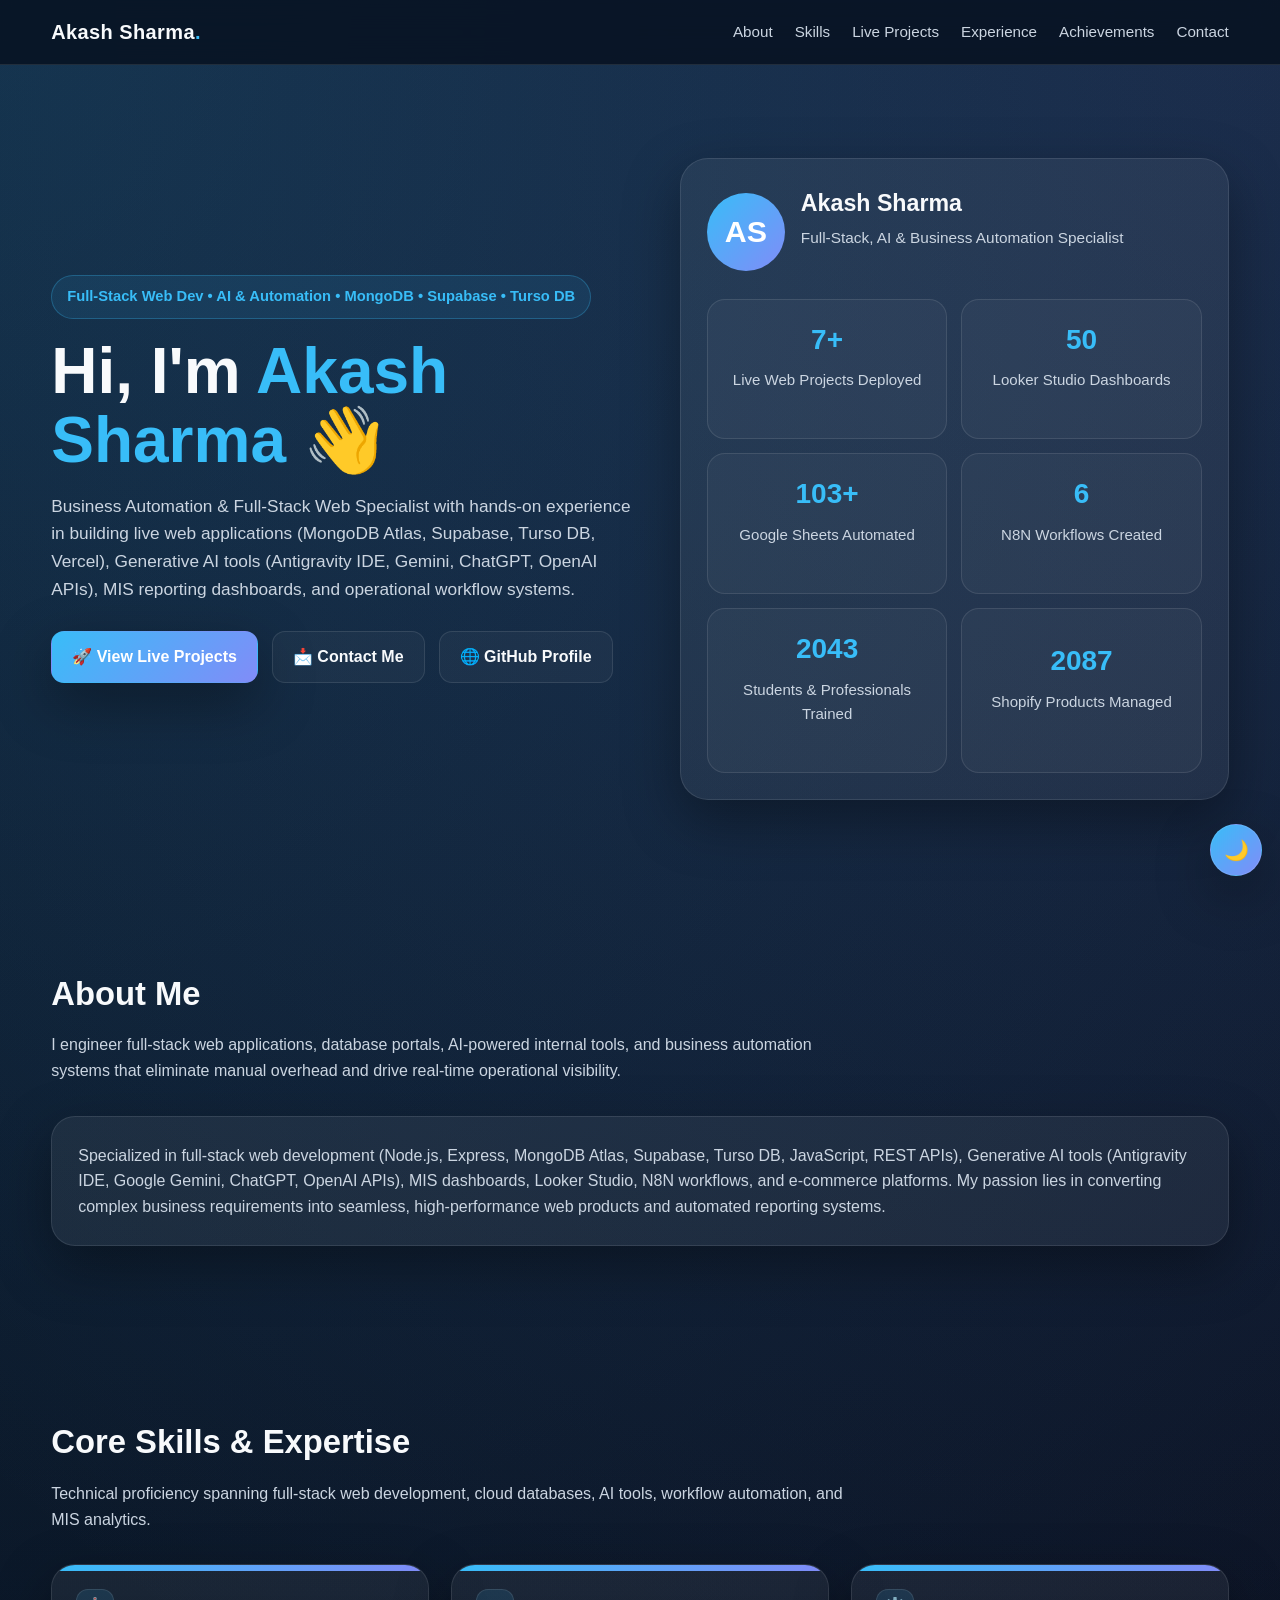
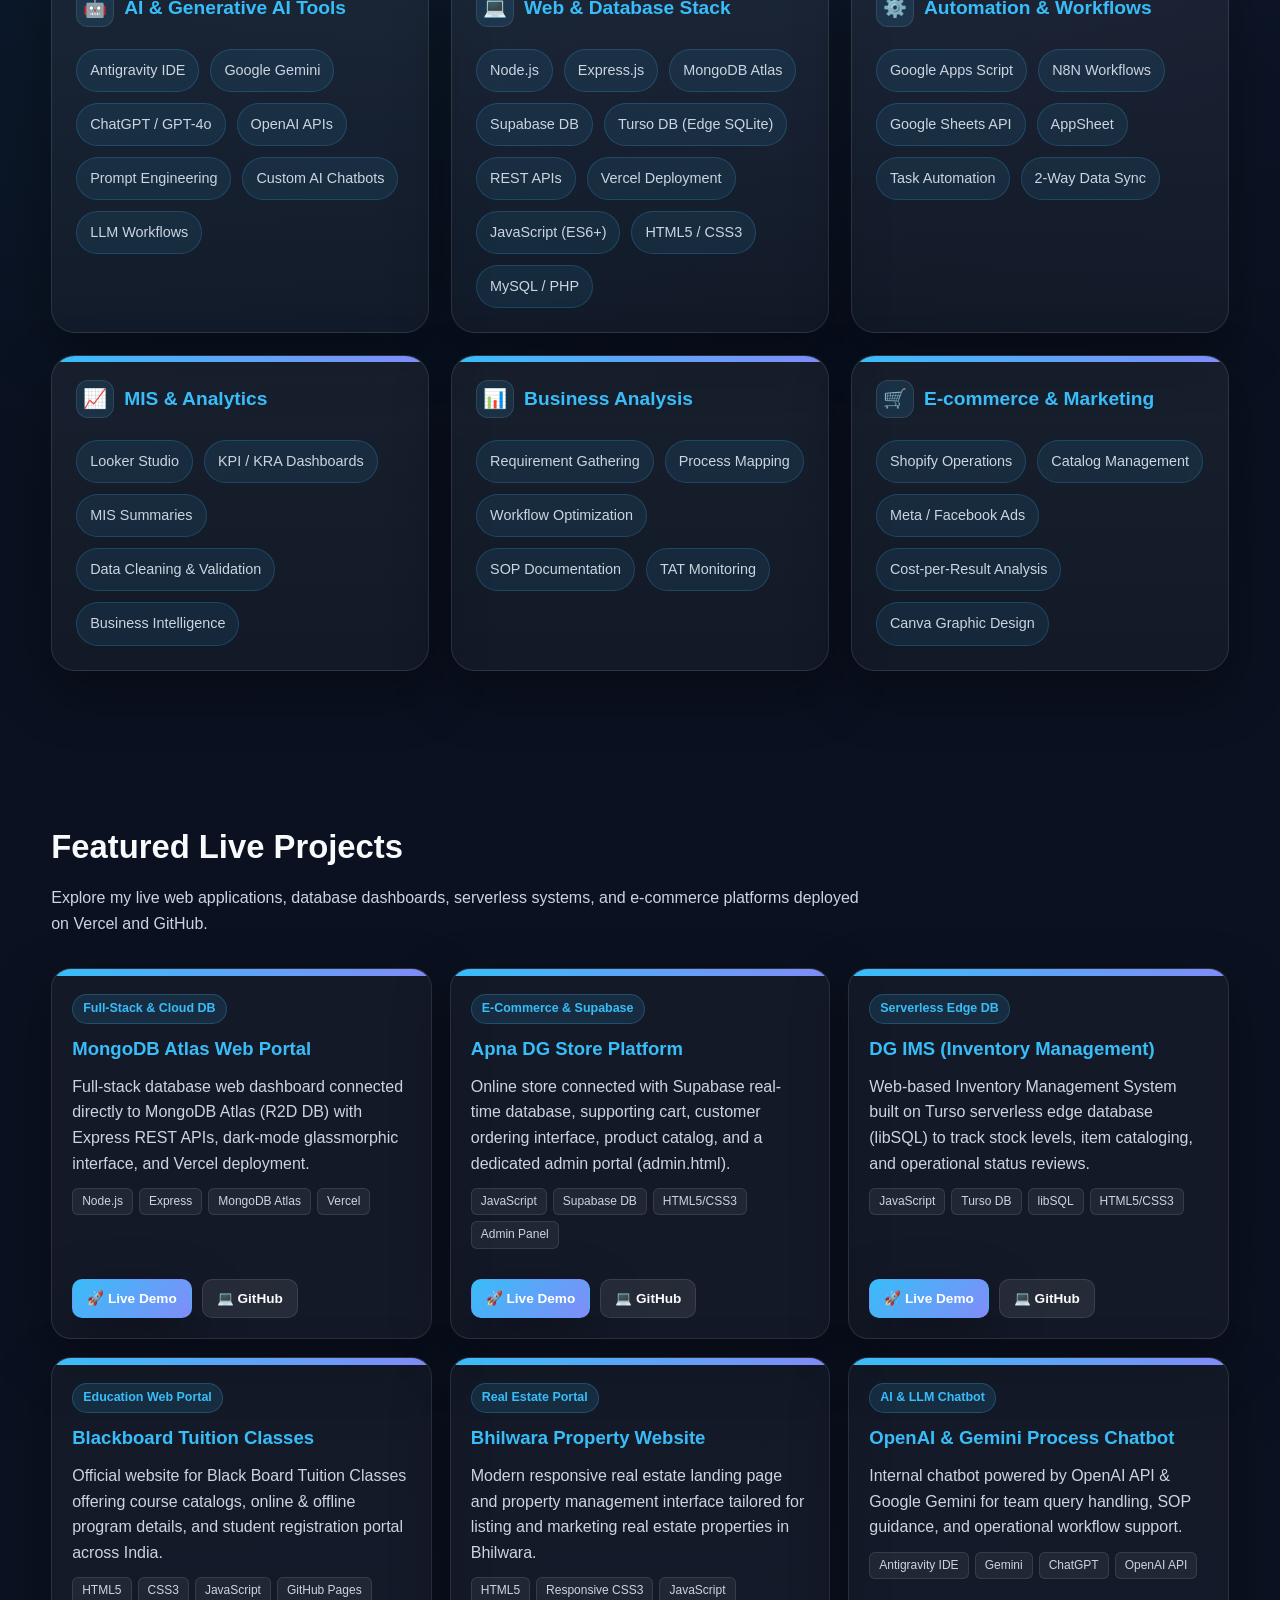
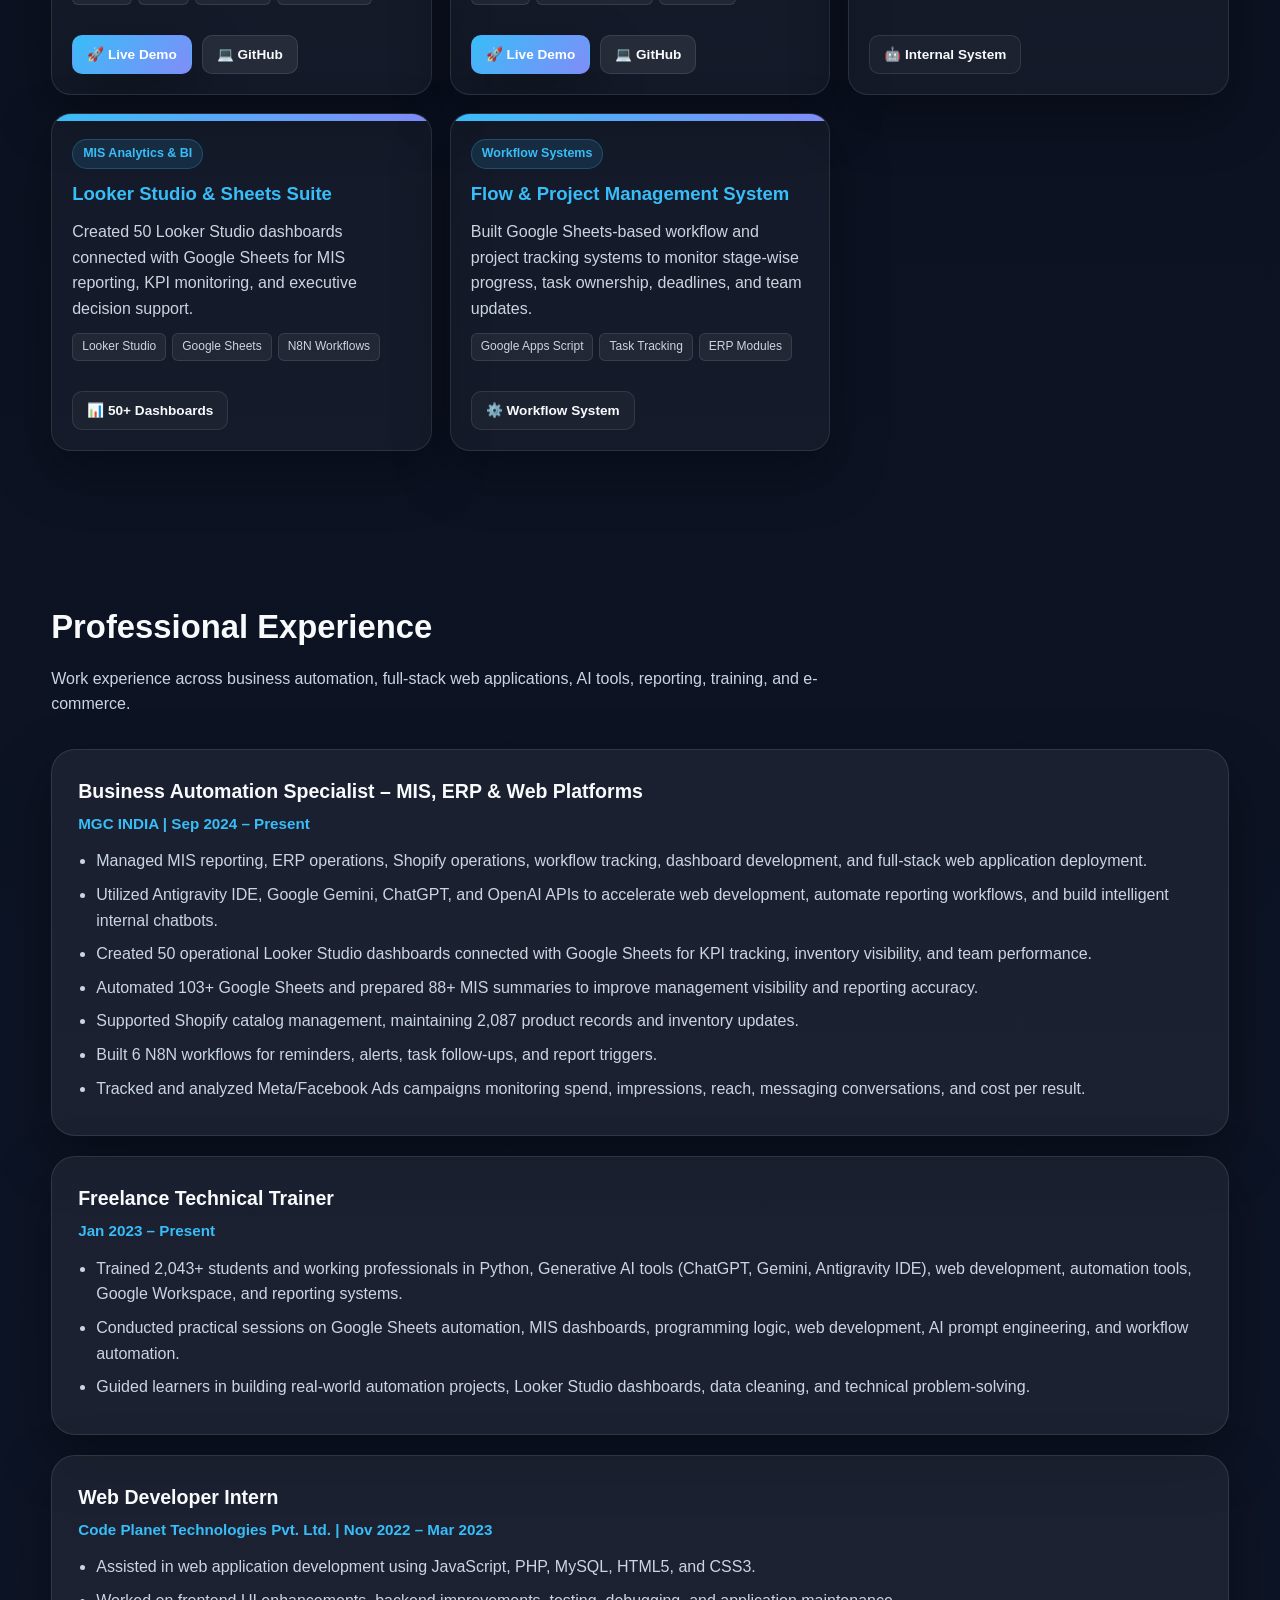
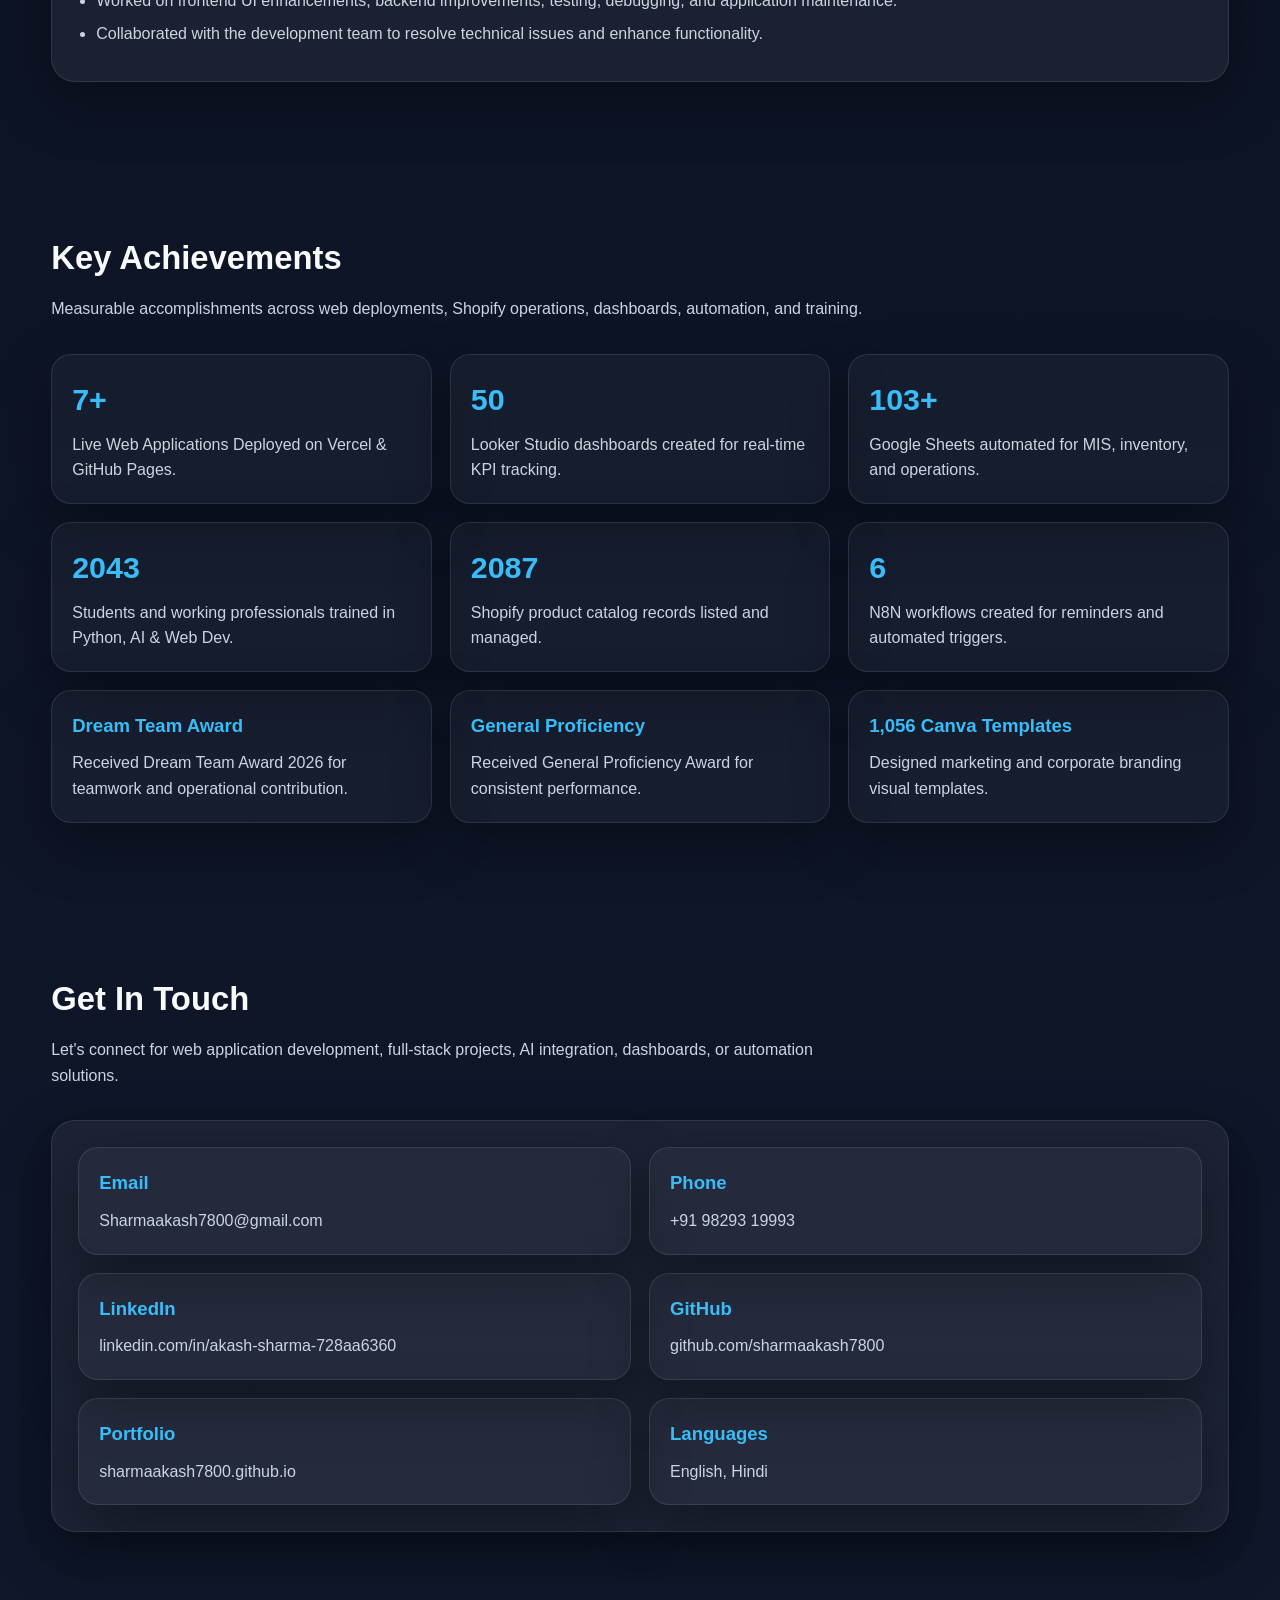
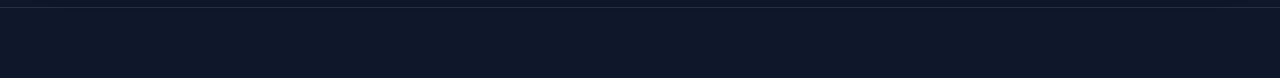
==== commit 722b8c6b: "Remove General Store project card and footer text line per user request" ====
--- a/index.html
+++ b/index.html
@@ -264,25 +264,6 @@
           </div>
         </div>
 
-        <!-- Project 4 -->
-        <div class="mini-card project">
-          <div>
-            <div class="project-line"></div>
-            <span class="project-tag-badge">E-Commerce & Sheets API</span>
-            <h3>General Store E-Commerce</h3>
-            <p>Mobile-responsive store with live search, cart, Cash-on-Delivery checkout, and automated 2-way sync storing customer orders directly into Google Sheets.</p>
-            <div class="project-tech">
-              <span class="tech-chip">JavaScript</span>
-              <span class="tech-chip">Google Apps Script</span>
-              <span class="tech-chip">Sheets API</span>
-            </div>
-          </div>
-          <div class="project-buttons">
-            <a href="https://sharmaakash7800.github.io/general-store-ecommerce/" target="_blank" class="btn btn-primary btn-sm">🚀 Live Demo</a>
-            <a href="https://github.com/sharmaakash7800/general-store-ecommerce" target="_blank" class="btn btn-github btn-sm">💻 GitHub</a>
-          </div>
-        </div>
-
         <!-- Project 5 -->
         <div class="mini-card project">
           <div>
@@ -527,7 +508,6 @@
 
   <footer class="footer">
     <div class="container">
-      <p>© 2026 Akash Sharma | Full-Stack Web & AI Automation Specialist</p>
     </div>
   </footer>
 
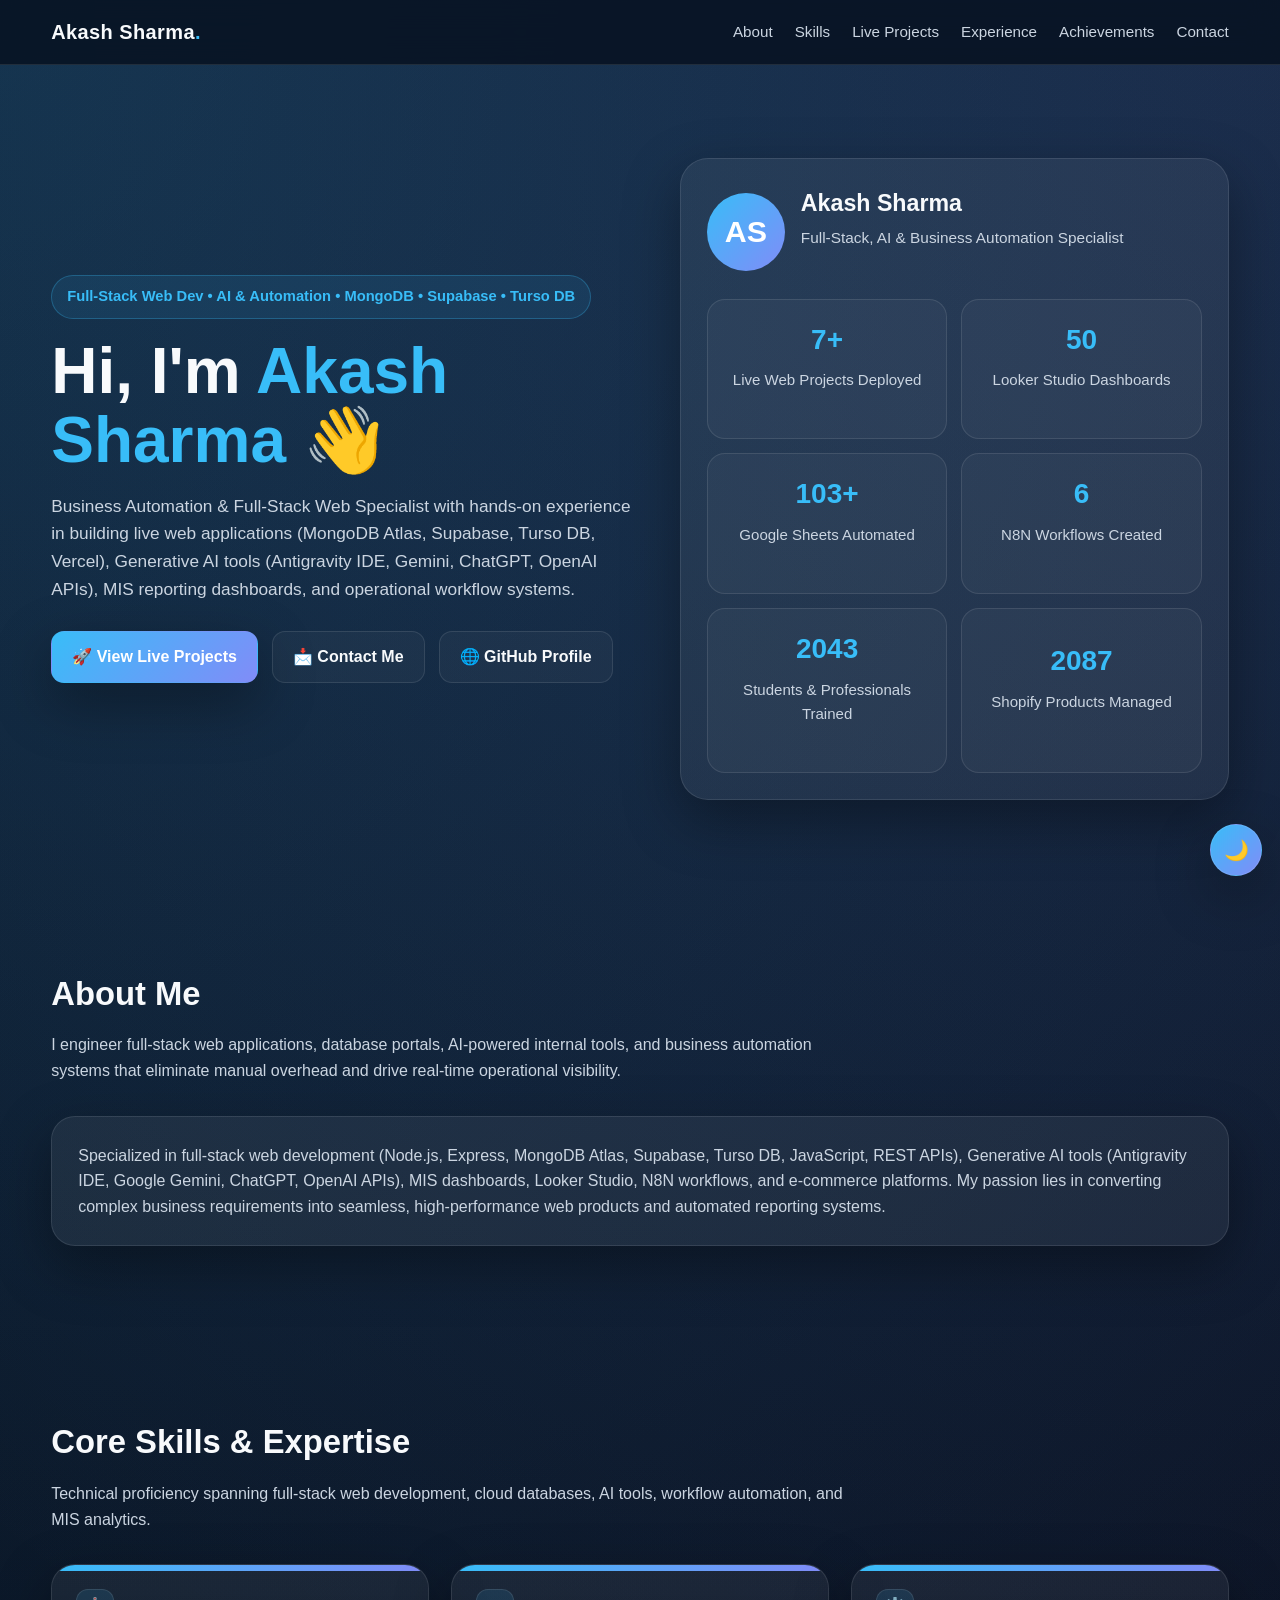
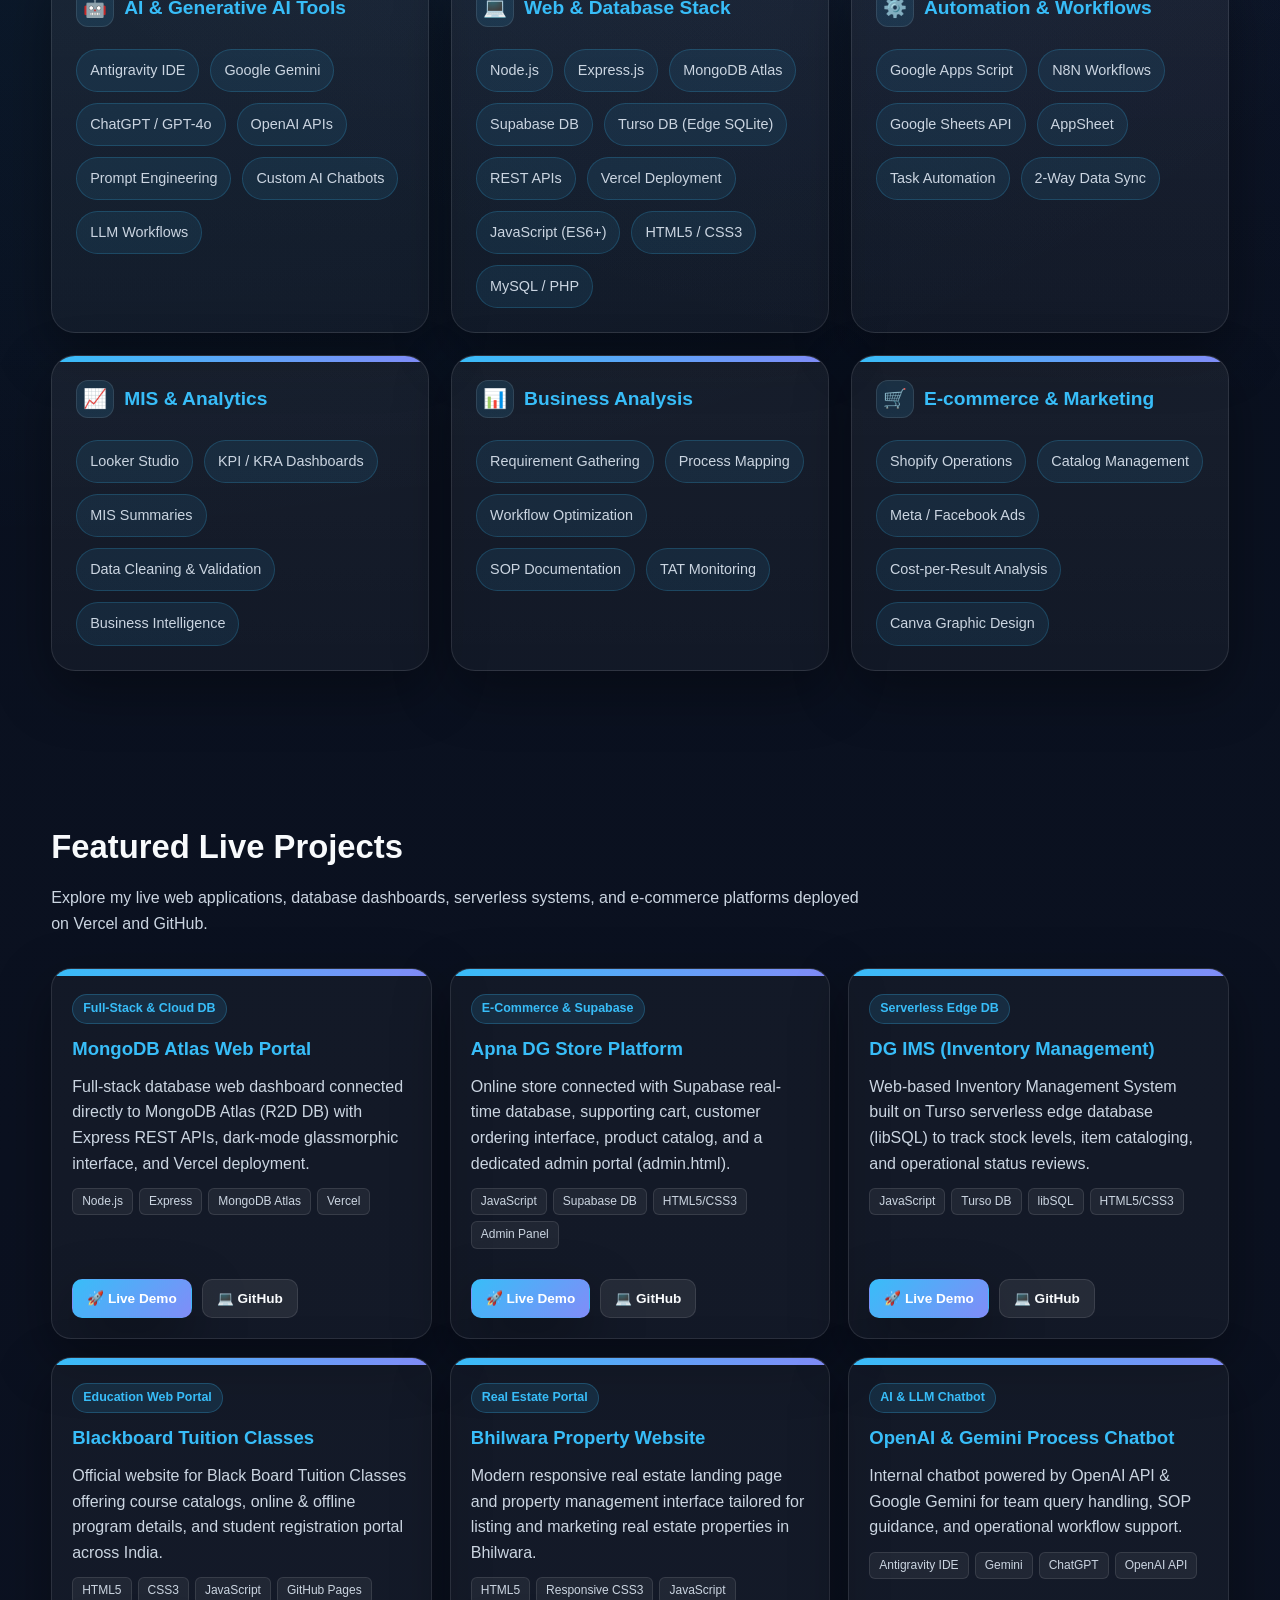
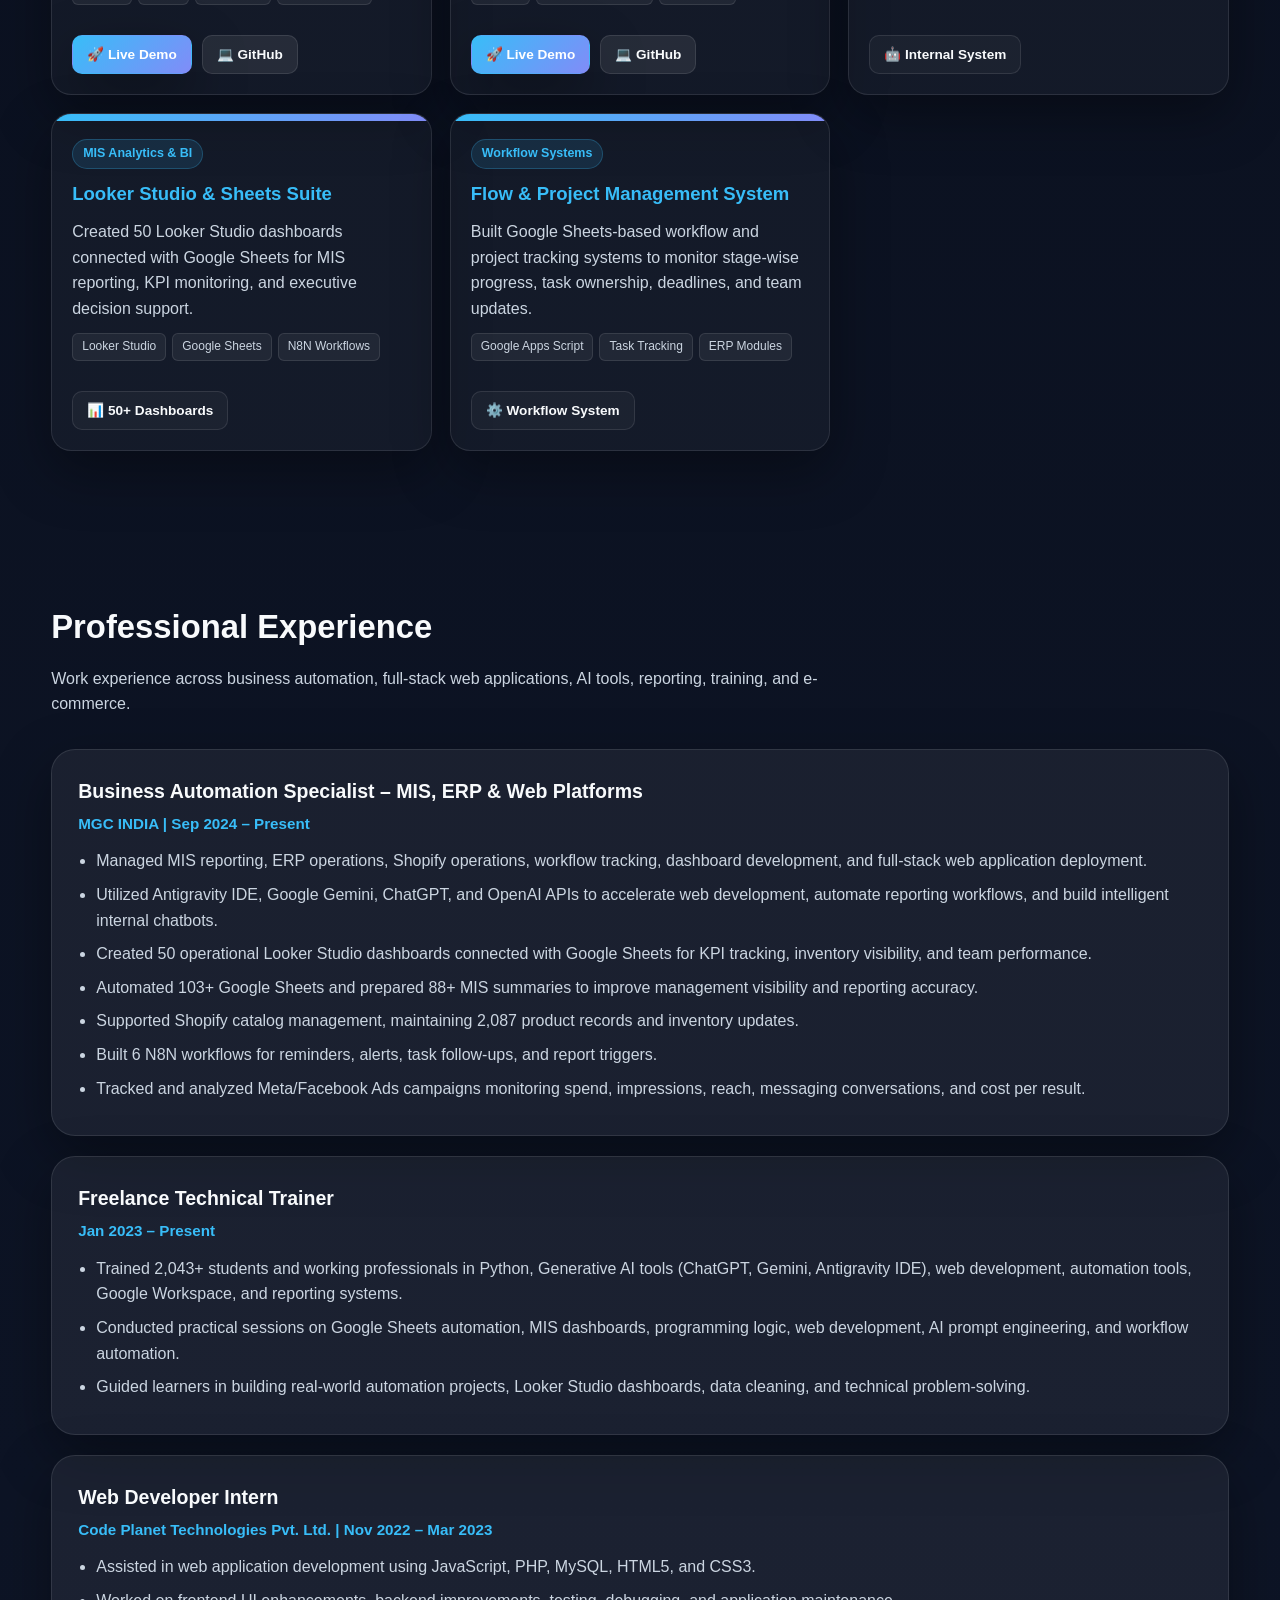
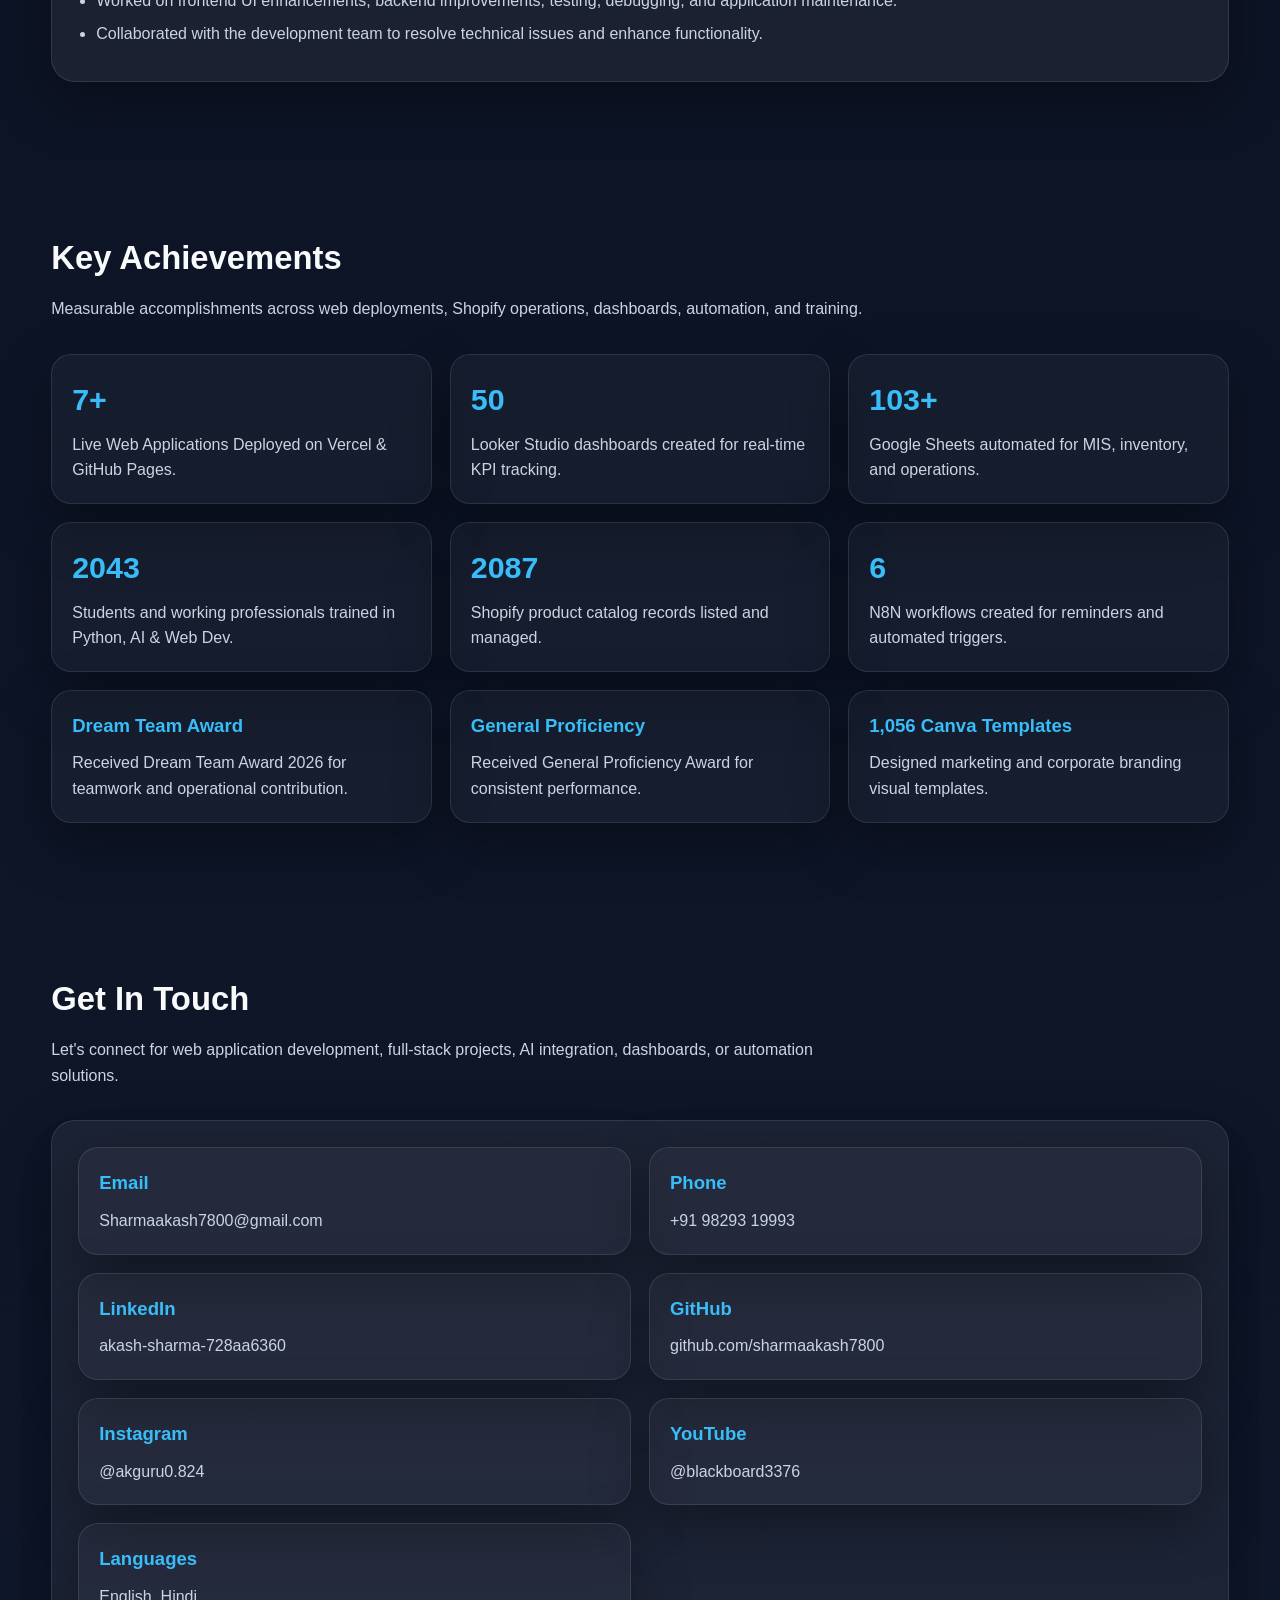
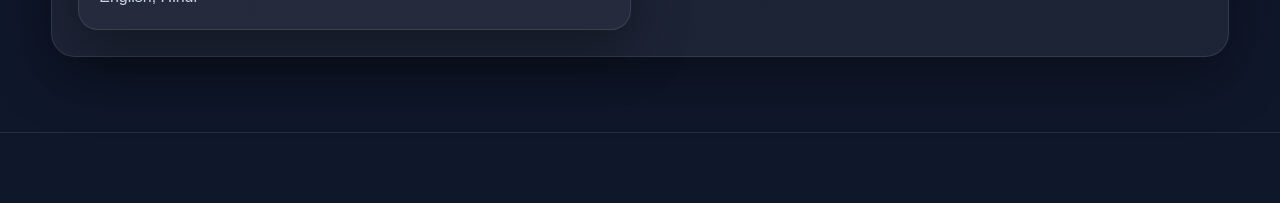
==== commit 8da1c63c: "Add Instagram and YouTube social links to portfolio contact section" ====
--- a/index.html
+++ b/index.html
@@ -484,7 +484,7 @@
 
           <div class="mini-card contact-item">
             <h3>LinkedIn</h3>
-            <p><a href="https://linkedin.com/in/akash-sharma-728aa6360" target="_blank">linkedin.com/in/akash-sharma-728aa6360</a></p>
+            <p><a href="https://linkedin.com/in/akash-sharma-728aa6360" target="_blank">akash-sharma-728aa6360</a></p>
           </div>
 
           <div class="mini-card contact-item">
@@ -493,8 +493,13 @@
           </div>
 
           <div class="mini-card contact-item">
-            <h3>Portfolio</h3>
-            <p><a href="https://sharmaakash7800.github.io" target="_blank">sharmaakash7800.github.io</a></p>
+            <h3>Instagram</h3>
+            <p><a href="https://instagram.com/akguru0.824" target="_blank">@akguru0.824</a></p>
+          </div>
+
+          <div class="mini-card contact-item">
+            <h3>YouTube</h3>
+            <p><a href="https://www.youtube.com/@blackboard3376" target="_blank">@blackboard3376</a></p>
           </div>
 
           <div class="mini-card contact-item">
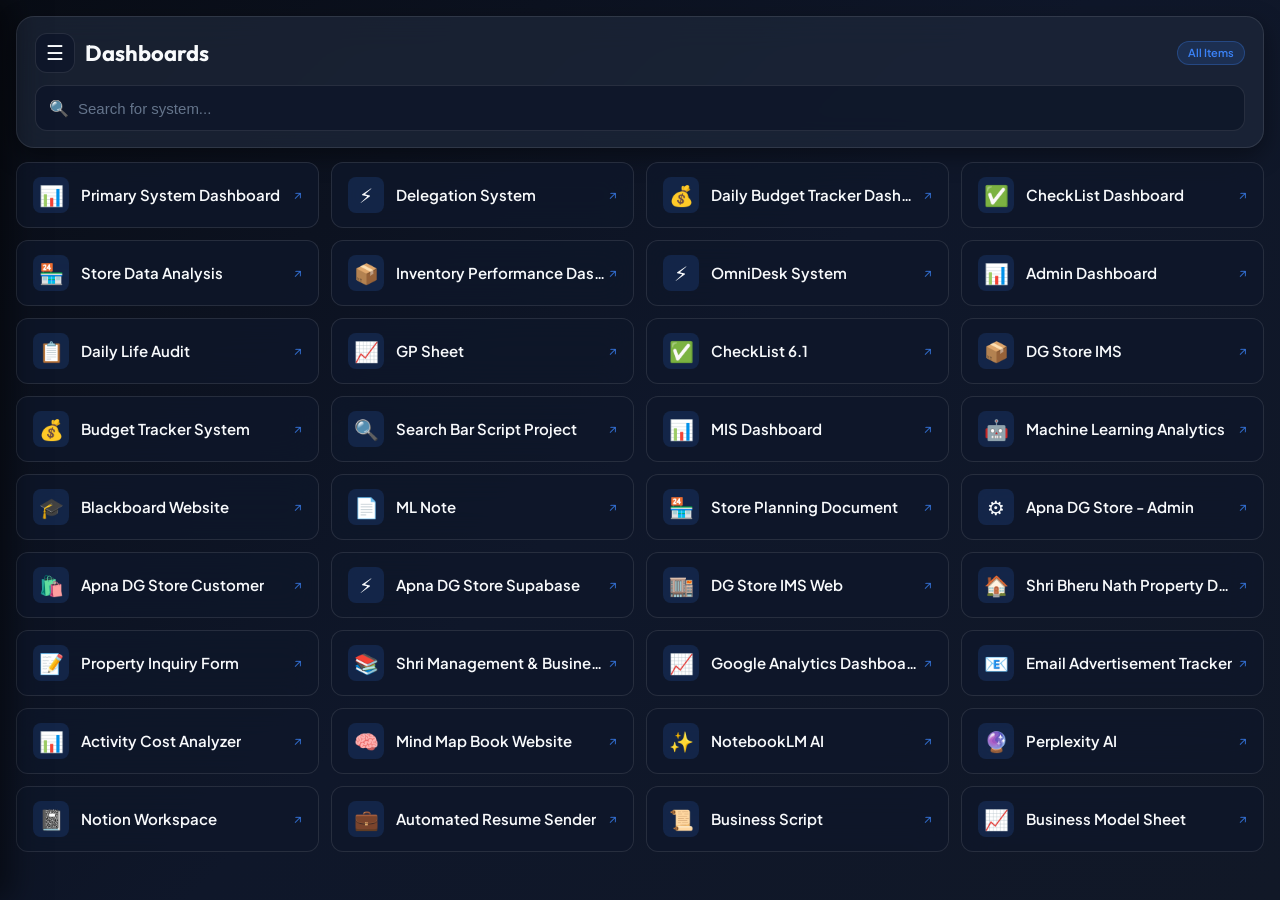
==== commit fad1a077: "Add files via upload" ====
--- a/index.html
+++ b/index.html
@@ -1,521 +1,1467 @@
 <!DOCTYPE html>
-<html lang="en">
+<html lang="en" data-theme="dark">
 <head>
-  <meta charset="UTF-8" />
-  <meta name="viewport" content="width=device-width, initial-scale=1.0" />
-  <title>Akash Sharma | Full-Stack Developer & AI Automation Specialist</title>
-
-  <!-- Google tag (gtag.js) -->
-  <script async src="https://www.googletagmanager.com/gtag/js?id=G-ZHVKMPK12P"></script>
-  <script>
-    window.dataLayer = window.dataLayer || [];
-    function gtag(){dataLayer.push(arguments);}
-    gtag('js', new Date());
-    gtag('config', 'G-ZHVKMPK12P');
-  </script>
-
-  <link rel="stylesheet" href="style.css" />
+  <meta charset="utf-8">
+  <meta name="viewport" content="width=device-width, initial-scale=1, maximum-scale=5">
+  <title>Dashboards - OmniDesk Hub</title>
+  <meta name="description" content="OmniDesk is your central hub for dashboards, Google Sheets, business management tools, and project links.">
+  <meta name="theme-color" content="#0f172a">
+  <meta name="mobile-web-app-capable" content="yes">
+  <meta name="apple-mobile-web-app-capable" content="yes">
+  <meta name="apple-mobile-web-app-status-bar-style" content="black-translucent">
+  <meta name="apple-mobile-web-app-title" content="OmniDesk">
+  <link rel="manifest" href="./manifest.webmanifest">
+  <link rel="apple-touch-icon" href="./icons/icon-192.png">
+  <link rel="icon" type="image/png" sizes="192x192" href="./icons/icon-192.png">
+  <link rel="icon" type="image/png" sizes="512x512" href="./icons/icon-512.png">
+  
+  <base target="_blank">
+
+  <!-- Google Fonts -->
+  <link rel="preconnect" href="https://fonts.googleapis.com">
+  <link rel="preconnect" href="https://fonts.gstatic.com" crossorigin>
+  <link href="https://fonts.googleapis.com/css2?family=Plus+Jakarta+Sans:wght@400;500;600;700;800&family=Outfit:wght@500;600;700&display=swap" rel="stylesheet">
+
+  <style>
+    :root {
+      /* Dark Theme (Default) */
+      --bg-gradient: linear-gradient(135deg, #090d16 0%, #0f172a 50%, #111827 100%);
+      --bg-surface: rgba(30, 41, 59, 0.7);
+      --bg-surface-hover: rgba(51, 65, 85, 0.9);
+      --bg-card: rgba(15, 23, 42, 0.85);
+      --bg-card-hover: rgba(30, 41, 59, 0.98);
+      --border-color: rgba(255, 255, 255, 0.1);
+      --border-hover: rgba(59, 130, 246, 0.5);
+      
+      --text-main: #f8fafc;
+      --text-muted: #94a3b8;
+      --text-dim: #64748b;
+      
+      --primary: #3b82f6;
+      --primary-hover: #2563eb;
+      --primary-light: rgba(59, 130, 246, 0.15);
+      
+      --shadow-sm: 0 2px 8px rgba(0, 0, 0, 0.3);
+      --shadow-md: 0 8px 24px rgba(0, 0, 0, 0.4);
+      --shadow-glow: 0 0 25px rgba(59, 130, 246, 0.2);
+
+      --glass-backdrop: blur(16px);
+      --radius-sm: 8px;
+      --radius-md: 12px;
+      --radius-lg: 18px;
+    }
+
+    [data-theme="light"] {
+      --bg-gradient: linear-gradient(135deg, #f0f4f8 0%, #e2e8f0 50%, #cbd5e1 100%);
+      --bg-surface: rgba(255, 255, 255, 0.92);
+      --bg-surface-hover: rgba(255, 255, 255, 0.98);
+      --bg-card: #ffffff;
+      --bg-card-hover: #ffffff;
+      --border-color: rgba(0, 0, 0, 0.08);
+      --border-hover: rgba(37, 99, 235, 0.4);
+      
+      --text-main: #0f172a;
+      --text-muted: #475569;
+      --text-dim: #64748b;
+      
+      --primary: #2563eb;
+      --primary-hover: #1d4ed8;
+      --primary-light: rgba(37, 99, 235, 0.1);
+      
+      --shadow-sm: 0 2px 6px rgba(0, 0, 0, 0.05);
+      --shadow-md: 0 10px 30px rgba(0, 0, 0, 0.08);
+      --shadow-glow: 0 0 20px rgba(37, 99, 235, 0.15);
+    }
+
+    * {
+      box-sizing: border-box;
+      margin: 0;
+      padding: 0;
+    }
+
+    html, body {
+      width: 100%;
+      min-height: 100vh;
+      font-family: 'Plus Jakarta Sans', system-ui, -apple-system, sans-serif;
+      background: var(--bg-gradient);
+      background-attachment: fixed;
+      color: var(--text-main);
+      line-height: 1.5;
+      overflow-x: hidden;
+      scroll-behavior: smooth;
+    }
+
+    /* Main Wrap Container - Desktop Wide */
+    .wrap {
+      max-width: 1280px;
+      margin: 0 auto;
+      padding: 16px 16px 40px;
+      display: flex;
+      flex-direction: column;
+      gap: 14px;
+      min-height: 100vh;
+    }
+
+    /* Top Minimal Panel */
+    .panel-header {
+      background: var(--bg-surface);
+      backdrop-filter: var(--glass-backdrop);
+      -webkit-backdrop-filter: var(--glass-backdrop);
+      border: 1px solid var(--border-color);
+      border-radius: var(--radius-lg);
+      padding: 16px 18px;
+      box-shadow: var(--shadow-md);
+      display: flex;
+      flex-direction: column;
+      gap: 12px;
+    }
+
+    .header-title-bar {
+      display: flex;
+      align-items: center;
+      justify-content: space-between;
+      gap: 10px;
+    }
+
+    .brand-title-group {
+      display: flex;
+      align-items: center;
+      gap: 10px;
+    }
+
+    .menu-toggle-btn {
+      width: 40px;
+      height: 40px;
+      border-radius: var(--radius-md);
+      border: 1px solid var(--border-color);
+      background: var(--bg-card);
+      color: var(--text-main);
+      display: flex;
+      align-items: center;
+      justify-content: center;
+      cursor: pointer;
+      font-size: 20px;
+      transition: all 0.2s ease;
+    }
+
+    .menu-toggle-btn:hover {
+      background: var(--bg-surface-hover);
+      border-color: var(--primary);
+    }
+
+    h1 {
+      font-family: 'Outfit', Georgia, serif;
+      font-size: 22px;
+      font-weight: 700;
+      color: var(--text-main);
+      margin: 0;
+      line-height: 1.2;
+    }
+
+    .active-filter-badge {
+      font-size: 11px;
+      font-weight: 600;
+      padding: 3px 10px;
+      border-radius: 12px;
+      background: var(--primary-light);
+      color: var(--primary);
+      border: 1px solid rgba(59, 130, 246, 0.3);
+    }
+
+    /* Clean Search Bar */
+    .search-box {
+      position: relative;
+      width: 100%;
+    }
+
+    .search-icon {
+      position: absolute;
+      left: 14px;
+      top: 50%;
+      transform: translateY(-50%);
+      color: var(--text-muted);
+      pointer-events: none;
+      font-size: 16px;
+    }
+
+    .search {
+      width: 100%;
+      height: 46px;
+      padding: 10px 42px 10px 42px;
+      border: 1px solid var(--border-color);
+      border-radius: var(--radius-md);
+      outline: none;
+      background: var(--bg-card);
+      color: var(--text-main);
+      font-size: 15px;
+      font-weight: 500;
+      line-height: 1.4;
+      appearance: none;
+      -webkit-appearance: none;
+      transition: border-color 0.2s ease, box-shadow 0.2s ease;
+    }
+
+    .search::placeholder {
+      color: var(--text-dim);
+    }
+
+    .search:focus {
+      border-color: var(--primary);
+      box-shadow: 0 0 0 3px var(--primary-light);
+      background: var(--bg-surface-hover);
+    }
+
+    .clear-button {
+      position: absolute;
+      top: 50%;
+      right: 10px;
+      transform: translateY(-50%);
+      width: 28px;
+      height: 28px;
+      border: 0;
+      border-radius: 50%;
+      background: transparent;
+      color: var(--text-muted);
+      font-size: 20px;
+      cursor: pointer;
+      display: none;
+      align-items: center;
+      justify-content: center;
+    }
+
+    .clear-button.visible {
+      display: flex;
+    }
+
+    .clear-button:hover {
+      background: rgba(255, 255, 255, 0.15);
+      color: var(--text-main);
+    }
+
+    /* Desktop Multi-Column Grid Layout */
+    .list {
+      width: 100%;
+      margin: 0;
+      padding: 0;
+      list-style: none;
+      display: grid;
+      grid-template-columns: repeat(auto-fill, minmax(290px, 1fr));
+      gap: 12px;
+    }
+
+    .list-item {
+      display: flex;
+      width: 100%;
+    }
+
+    .dashboard-link-card {
+      display: flex;
+      align-items: center;
+      justify-content: space-between;
+      width: 100%;
+      padding: 14px 16px;
+      border: 1px solid var(--border-color);
+      border-radius: var(--radius-md);
+      background: var(--bg-card);
+      color: var(--text-main);
+      text-decoration: none;
+      backdrop-filter: var(--glass-backdrop);
+      transition: all 0.2s ease;
+      cursor: pointer;
+    }
+
+    .dashboard-link-card:hover {
+      background: var(--bg-card-hover);
+      border-color: var(--border-hover);
+      transform: translateY(-2px);
+      box-shadow: var(--shadow-sm);
+    }
+
+    .card-left {
+      display: flex;
+      align-items: center;
+      gap: 12px;
+      min-width: 0;
+      flex: 1;
+    }
+
+    .card-icon {
+      font-size: 20px;
+      width: 36px;
+      height: 36px;
+      border-radius: 8px;
+      background: var(--primary-light);
+      display: flex;
+      align-items: center;
+      justify-content: center;
+      flex-shrink: 0;
+    }
+
+    .card-title-text {
+      font-size: 15px;
+      font-weight: 600;
+      color: var(--text-main);
+      white-space: nowrap;
+      overflow: hidden;
+      text-overflow: ellipsis;
+    }
+
+    .card-right-tools {
+      display: flex;
+      align-items: center;
+      gap: 6px;
+      flex-shrink: 0;
+    }
+
+    .action-btn {
+      width: 30px;
+      height: 30px;
+      border-radius: 6px;
+      border: 1px solid var(--border-color);
+      background: rgba(255, 255, 255, 0.04);
+      color: var(--text-muted);
+      display: flex;
+      align-items: center;
+      justify-content: center;
+      cursor: pointer;
+      font-size: 13px;
+      transition: all 0.2s ease;
+    }
+
+    .action-btn.delete-btn:hover {
+      background: rgba(239, 68, 68, 0.15);
+      color: #ef4444;
+      border-color: #ef4444;
+    }
+
+    .external-arrow {
+      font-size: 13px;
+      color: var(--primary);
+      opacity: 0.8;
+      margin-left: 4px;
+      flex-shrink: 0;
+      transition: transform 0.2s ease;
+    }
+
+    .dashboard-link-card:hover .external-arrow {
+      transform: translate(2px, -2px);
+      opacity: 1;
+    }
+
+    /* Sidebar Drawer Backdrop */
+    .drawer-backdrop {
+      position: fixed;
+      top: 0;
+      left: 0;
+      width: 100vw;
+      height: 100vh;
+      background: rgba(0, 0, 0, 0.65);
+      backdrop-filter: blur(4px);
+      z-index: 9998;
+      opacity: 0;
+      pointer-events: none;
+      transition: opacity 0.3s ease;
+    }
+
+    .drawer-backdrop.active {
+      opacity: 1;
+      pointer-events: auto;
+    }
+
+    /* Slide-out Sidebar Drawer */
+    .mobile-drawer {
+      position: fixed;
+      top: 0;
+      left: 0;
+      width: 300px;
+      max-width: 85vw;
+      height: 100vh;
+      background: var(--bg-card);
+      border-right: 1px solid var(--border-color);
+      box-shadow: 10px 0 30px rgba(0, 0, 0, 0.5);
+      z-index: 9999;
+      transform: translateX(-100%);
+      transition: transform 0.3s cubic-bezier(0.4, 0, 0.2, 1);
+      display: flex;
+      flex-direction: column;
+      overflow-y: auto;
+      padding: 22px 18px;
+      gap: 20px;
+    }
+
+    .mobile-drawer.open {
+      transform: translateX(0);
+    }
+
+    .drawer-header {
+      display: flex;
+      align-items: center;
+      justify-content: space-between;
+      border-bottom: 1px solid var(--border-color);
+      padding-bottom: 14px;
+    }
+
+    .drawer-close-btn {
+      background: transparent;
+      border: none;
+      color: var(--text-muted);
+      font-size: 24px;
+      cursor: pointer;
+      width: 36px;
+      height: 36px;
+      border-radius: 50%;
+      display: flex;
+      align-items: center;
+      justify-content: center;
+    }
+
+    .drawer-close-btn:hover {
+      background: rgba(255, 255, 255, 0.1);
+      color: var(--text-main);
+    }
+
+    .drawer-section-title {
+      font-size: 11px;
+      font-weight: 700;
+      text-transform: uppercase;
+      letter-spacing: 1px;
+      color: var(--text-dim);
+      margin-bottom: 8px;
+    }
+
+    .drawer-nav-list {
+      display: flex;
+      flex-direction: column;
+      gap: 4px;
+      list-style: none;
+    }
+
+    .drawer-nav-item {
+      display: flex;
+      align-items: center;
+      justify-content: space-between;
+      padding: 11px 12px;
+      border-radius: var(--radius-md);
+      background: transparent;
+      border: 1px solid transparent;
+      color: var(--text-muted);
+      font-weight: 600;
+      font-size: 13.5px;
+      cursor: pointer;
+      transition: all 0.2s ease;
+    }
+
+    .drawer-nav-item:hover, .drawer-nav-item.active {
+      background: var(--primary-light);
+      border-color: var(--primary);
+      color: var(--primary);
+    }
+
+    .drawer-nav-item .nav-count {
+      padding: 2px 8px;
+      border-radius: 10px;
+      background: rgba(255, 255, 255, 0.1);
+      font-size: 11px;
+    }
+
+    .drawer-btn {
+      padding: 12px 14px;
+      border-radius: var(--radius-md);
+      background: linear-gradient(135deg, var(--primary) 0%, #2563eb 100%);
+      color: #ffffff;
+      font-size: 13px;
+      font-weight: 700;
+      border: none;
+      cursor: pointer;
+      display: flex;
+      align-items: center;
+      justify-content: center;
+      gap: 6px;
+      box-shadow: 0 4px 14px rgba(37, 99, 235, 0.3);
+      transition: all 0.2s ease;
+      width: 100%;
+    }
+
+    .drawer-btn:hover {
+      transform: translateY(-2px);
+      box-shadow: 0 6px 20px rgba(37, 99, 235, 0.45);
+    }
+
+    .drawer-theme-btn {
+      padding: 10px 14px;
+      border-radius: var(--radius-md);
+      border: 1px solid var(--border-color);
+      background: var(--bg-surface);
+      color: var(--text-main);
+      font-size: 13px;
+      font-weight: 600;
+      cursor: pointer;
+      display: flex;
+      align-items: center;
+      justify-content: space-between;
+      width: 100%;
+    }
+
+    /* Modal Component */
+    .modal-overlay {
+      position: fixed;
+      top: 0;
+      left: 0;
+      width: 100vw;
+      height: 100vh;
+      background: rgba(0, 0, 0, 0.7);
+      backdrop-filter: blur(6px);
+      z-index: 10000;
+      display: flex;
+      align-items: center;
+      justify-content: center;
+      padding: 20px;
+      opacity: 0;
+      pointer-events: none;
+      transition: opacity 0.25s ease;
+    }
+
+    .modal-overlay.active {
+      opacity: 1;
+      pointer-events: auto;
+    }
+
+    .modal-box {
+      width: 100%;
+      max-width: 440px;
+      background: var(--bg-card);
+      border: 1px solid var(--border-color);
+      border-radius: var(--radius-lg);
+      padding: 22px;
+      box-shadow: var(--shadow-md);
+      display: flex;
+      flex-direction: column;
+      gap: 16px;
+      transform: scale(0.9);
+      transition: transform 0.25s cubic-bezier(0.175, 0.885, 0.32, 1.275);
+    }
+
+    .modal-overlay.active .modal-box {
+      transform: scale(1);
+    }
+
+    .modal-header {
+      display: flex;
+      align-items: center;
+      justify-content: space-between;
+    }
+
+    .modal-title {
+      font-family: 'Outfit', sans-serif;
+      font-size: 18px;
+      font-weight: 700;
+      color: var(--text-main);
+    }
+
+    .form-group {
+      display: flex;
+      flex-direction: column;
+      gap: 5px;
+    }
+
+    .form-label {
+      font-size: 12px;
+      font-weight: 600;
+      color: var(--text-muted);
+    }
+
+    .form-input, .form-select {
+      width: 100%;
+      height: 42px;
+      padding: 8px 12px;
+      border-radius: var(--radius-sm);
+      border: 1px solid var(--border-color);
+      background: rgba(255, 255, 255, 0.05);
+      color: var(--text-main);
+      font-size: 14px;
+      outline: none;
+      transition: all 0.2s ease;
+    }
+
+    .form-input:focus, .form-select:focus {
+      border-color: var(--primary);
+      box-shadow: 0 0 0 3px var(--primary-light);
+    }
+
+    .form-select option {
+      background: #0f172a;
+      color: #ffffff;
+    }
+
+    .modal-buttons {
+      display: flex;
+      align-items: center;
+      justify-content: flex-end;
+      gap: 8px;
+      margin-top: 4px;
+    }
+
+    .btn-secondary {
+      padding: 0 14px;
+      height: 38px;
+      border-radius: var(--radius-sm);
+      border: 1px solid var(--border-color);
+      background: transparent;
+      color: var(--text-muted);
+      font-weight: 600;
+      font-size: 13px;
+      cursor: pointer;
+    }
+
+    .btn-primary {
+      padding: 0 18px;
+      height: 38px;
+      border-radius: var(--radius-sm);
+      border: none;
+      background: var(--primary);
+      color: #ffffff;
+      font-weight: 700;
+      font-size: 13px;
+      cursor: pointer;
+    }
+
+    .code-help-card {
+      background: rgba(15, 23, 42, 0.6);
+      border: 1px solid var(--border-color);
+      border-radius: var(--radius-md);
+      padding: 14px;
+      font-size: 12px;
+      color: var(--text-muted);
+      line-height: 1.5;
+    }
+
+    .code-snippet {
+      background: rgba(0, 0, 0, 0.4);
+      padding: 8px 10px;
+      border-radius: 6px;
+      font-family: monospace;
+      color: #38bdf8;
+      margin-top: 6px;
+      overflow-x: auto;
+    }
+
+    /* Toast */
+    .toast {
+      position: fixed;
+      bottom: 20px;
+      right: 20px;
+      background: #1e293b;
+      color: #ffffff;
+      padding: 10px 16px;
+      border-radius: 8px;
+      border: 1px solid var(--primary);
+      box-shadow: var(--shadow-md);
+      font-size: 13px;
+      font-weight: 600;
+      display: flex;
+      align-items: center;
+      gap: 8px;
+      transform: translateY(100px);
+      opacity: 0;
+      transition: all 0.3s ease;
+      z-index: 99999;
+    }
+
+    .toast.show {
+      transform: translateY(0);
+      opacity: 1;
+    }
+
+    /* Mobile Breakpoint */
+    @media (max-width: 640px) {
+      .wrap {
+        padding: 10px 8px 30px;
+        gap: 10px;
+      }
+
+      .panel-header {
+        padding: 12px 14px;
+        border-radius: var(--radius-md);
+        gap: 10px;
+      }
+
+      h1 {
+        font-size: 19px;
+      }
+
+      .list {
+        grid-template-columns: 1fr;
+        gap: 8px;
+      }
+
+      .dashboard-link-card {
+        padding: 11px 13px;
+      }
+
+      .card-title-text {
+        font-size: 14px;
+      }
+    }
+  </style>
 </head>
 
 <body>
 
-<button class="theme-toggle" id="themeToggle" title="Day / Night Mode">🌙</button>
-
-  <nav class="navbar">
-    <div class="container nav-inner">
-      <div class="logo">Akash Sharma<span>.</span></div>
-      <div class="nav-links">
-        <a href="#about">About</a>
-        <a href="#skills">Skills</a>
-        <a href="#projects">Live Projects</a>
-        <a href="#experience">Experience</a>
-        <a href="#achievements">Achievements</a>
-        <a href="#contact">Contact</a>
+  <!-- Slide-out Sidebar Drawer (Contains ALL Options & Categories!) -->
+  <div id="drawerBackdrop" class="drawer-backdrop"></div>
+  <aside id="mobileDrawer" class="mobile-drawer">
+    <div class="drawer-header">
+      <div class="brand-title-group">
+        <div class="menu-toggle-btn" style="width:34px; height:34px; font-size:16px;">⚡</div>
+        <h1>OmniDesk Menu</h1>
+      </div>
+      <button id="closeDrawerBtn" class="drawer-close-btn" aria-label="Close Drawer">&times;</button>
+    </div>
+
+    <div>
+      <div class="drawer-section-title">Categories</div>
+      <ul class="drawer-nav-list" id="drawerNavList">
+        <!-- Dynamically rendered nav items -->
+      </ul>
+    </div>
+
+    <div style="margin-top: auto; display: flex; flex-direction: column; gap: 10px;">
+      <button id="installAppBtn" class="drawer-btn" style="display:none;">
+        📲 Install OmniDesk App
+      </button>
+
+      <button id="themeToggleBtn" class="drawer-theme-btn">
+        <span>Theme Toggle</span>
+        <span id="themeIcon">🌙 Dark</span>
+      </button>
+
+      <button id="drawerAddLinkBtn" class="drawer-btn">
+        ➕ Add New Custom Link
+      </button>
+
+      <button id="helpCodeBtn" class="btn-secondary" style="width: 100%;">
+        ℹ️ Code Permanent Link Guide
+      </button>
+    </div>
+  </aside>
+
+  <!-- Main Wrap -->
+  <main class="wrap">
+    <header class="panel-header">
+      <div class="header-title-bar">
+        <div class="brand-title-group">
+          <button id="menuToggleBtn" class="menu-toggle-btn" title="Open Sidebar Menu" aria-label="Open Sidebar Menu">
+            ☰
+          </button>
+          <h1 id="page-title">Dashboards</h1>
+        </div>
+
+        <span id="activeFilterBadge" class="active-filter-badge">All Items</span>
+      </div>
+
+      <!-- Clean Search Bar -->
+      <div class="search-box">
+        <span class="search-icon">🔍</span>
+        <input
+          id="q"
+          class="search"
+          type="search"
+          placeholder="Search for system..."
+          aria-label="Search dashboards"
+          autocomplete="off"
+          spellcheck="false"
+        >
+
+        <button
+          id="clearButton"
+          class="clear-button"
+          type="button"
+          aria-label="Clear search"
+          title="Clear search"
+        >
+          &times;
+        </button>
+      </div>
+    </header>
+
+    <!-- Responsive Grid of Dashboards -->
+    <ul id="list" class="list">
+      <!-- Items dynamically populated via JS -->
+    </ul>
+  </main>
+
+  <!-- Add Custom Link Modal Overlay -->
+  <div id="addModalOverlay" class="modal-overlay">
+    <div class="modal-box">
+      <div class="modal-header">
+        <h2 class="modal-title">➕ Add Custom Link</h2>
+        <button id="closeModalBtn" class="drawer-close-btn">&times;</button>
+      </div>
+
+      <form id="addLinkForm" onsubmit="handleCustomLinkSubmit(event)">
+        <div class="form-group">
+          <label class="form-label" for="linkTitle">Link Title *</label>
+          <input type="text" id="linkTitle" class="form-input" placeholder="e.g., Sales Tracker 2026" required>
+        </div>
+
+        <div class="form-group" style="margin-top: 10px;">
+          <label class="form-label" for="linkUrl">Full Target URL *</label>
+          <input type="url" id="linkUrl" class="form-input" placeholder="https://docs.google.com/..." required>
+        </div>
+
+        <div class="form-group" style="margin-top: 10px;">
+          <label class="form-label" for="linkCategory">Category *</label>
+          <select id="linkCategory" class="form-select" required>
+            <option value="dashboards">📊 Dashboards</option>
+            <option value="sheets">📈 Google Sheets</option>
+            <option value="docs">📝 Docs & Forms</option>
+            <option value="apps">🌐 Web Apps</option>
+            <option value="tools">🧠 AI & Tools</option>
+          </select>
+        </div>
+
+        <div class="form-group" style="margin-top: 10px;">
+          <label class="form-label" for="linkIcon">Icon Emoji (Optional)</label>
+          <input type="text" id="linkIcon" class="form-input" placeholder="e.g., ⚡ or 📊">
+        </div>
+
+        <div class="modal-buttons">
+          <button type="button" id="cancelModalBtn" class="btn-secondary">Cancel</button>
+          <button type="submit" class="btn-primary">Add Link</button>
+        </div>
+      </form>
+    </div>
+  </div>
+
+  <!-- Code Permanent Link Guide Modal -->
+  <div id="codeHelpOverlay" class="modal-overlay">
+    <div class="modal-box">
+      <div class="modal-header">
+        <h2 class="modal-title">ℹ️ Code Permanent Link Guide</h2>
+        <button id="closeCodeHelpBtn" class="drawer-close-btn">&times;</button>
+      </div>
+
+      <div class="code-help-card">
+        <p>Permanently code me naya link add karne ke liye <code>index.html</code> file me <strong>defaultWorkspaceItems</strong> array me naya item object add karein:</p>
+        <div class="code-snippet">
+{<br>
+&nbsp;&nbsp;id: "my-custom-link",<br>
+&nbsp;&nbsp;title: "My New Sheet",<br>
+&nbsp;&nbsp;url: "https://docs.google.com/...",<br>
+&nbsp;&nbsp;category: "sheets",<br>
+&nbsp;&nbsp;icon: "📈"<br>
+}
+        </div>
+      </div>
+
+      <div class="modal-buttons">
+        <button id="closeHelpModalOk" class="btn-primary">Got it!</button>
       </div>
     </div>
-  </nav>
-
-  <header class="hero">
-    <div class="container hero-grid">
-      <div>
-        <div class="tag">Full-Stack Web Dev • AI & Automation • MongoDB • Supabase • Turso DB</div>
-        <h1>Hi, I'm <span>Akash Sharma</span> 👋</h1>
-        <p>
-          Business Automation & Full-Stack Web Specialist with hands-on experience in building live web applications (MongoDB Atlas, Supabase, Turso DB, Vercel), Generative AI tools (Antigravity IDE, Gemini, ChatGPT, OpenAI APIs), MIS reporting dashboards, and operational workflow systems.
-        </p>
-
-        <div class="hero-buttons">
-          <a href="#projects" class="btn btn-primary">🚀 View Live Projects</a>
-          <a href="#contact" class="btn btn-outline">📩 Contact Me</a>
-          <a href="https://github.com/sharmaakash7800" target="_blank" class="btn btn-outline">🌐 GitHub Profile</a>
-        </div>
-      </div>
-
-      <div class="hero-card">
-        <div class="profile">
-          <div class="avatar">AS</div>
-          <div>
-            <h2>Akash Sharma</h2>
-            <p>Full-Stack, AI & Business Automation Specialist</p>
+  </div>
+
+  <!-- Toast Notification -->
+  <div id="toast" class="toast">
+    <span>📋</span>
+    <span id="toastMsg">Notification</span>
+  </div>
+
+  <script>
+    // Master Array of Default Workspace Links
+    const defaultWorkspaceItems = [
+      {
+        id: "primary-system-dashboard",
+        title: "Primary System Dashboard",
+        url: "https://datastudio.google.com/reporting/03414a12-4c7f-42dc-aa8f-8840ddfb9d64",
+        category: "dashboards",
+        icon: "📊"
+      },
+      {
+        id: "delegation-system",
+        title: "Delegation System",
+        url: "https://script.google.com/macros/s/AKfycbyxssr1bJw564ngnJhdH_rTpDuDDcGUAeIlcI2In5wFA56p0MVpf7ZNMfhZpL-uaQzm/exec",
+        category: "apps",
+        icon: "⚡"
+      },
+      {
+        id: "daily-budget-tracker-dash",
+        title: "Daily Budget Tracker Dashboard",
+        url: "https://datastudio.google.com/reporting/3ef8313d-8567-4e62-94f4-e3933a39610c",
+        category: "dashboards",
+        icon: "💰"
+      },
+      {
+        id: "checklist-dashboard",
+        title: "CheckList Dashboard",
+        url: "https://datastudio.google.com/reporting/643c5bf5-e628-41bd-8dab-db656f7848e4",
+        category: "dashboards",
+        icon: "✅"
+      },
+      {
+        id: "store-data-analysis",
+        title: "Store Data Analysis",
+        url: "https://datastudio.google.com/reporting/acf01be8-f008-4ec8-a1e4-38f60dc98e3a",
+        category: "dashboards",
+        icon: "🏪"
+      },
+      {
+        id: "inventory-performance-gp",
+        title: "Inventory Performance Dashboard (GP)",
+        url: "https://datastudio.google.com/reporting/2bb9c0bc-6f26-445d-a2a7-734b4c8976a9",
+        category: "dashboards",
+        icon: "📦"
+      },
+      {
+        id: "omnidesk-script",
+        title: "OmniDesk System",
+        url: "https://script.google.com/macros/s/AKfycbzeca-PajAGc6Jk0TYVvfpPBNuZktfpbcc2tYQ794XAi9DPR_Stpy-gmaYkvtwwXMZU/exec",
+        category: "apps",
+        icon: "⚡"
+      },
+      {
+        id: "admin-dashboard",
+        title: "Admin Dashboard",
+        url: "https://datastudio.google.com/reporting/a91cad50-9fd8-490d-bcf5-48cc1edf183d",
+        category: "dashboards",
+        icon: "📊"
+      },
+      {
+        id: "daily-life-audit",
+        title: "Daily Life Audit",
+        url: "https://docs.google.com/forms/d/e/1FAIpQLSfcIeH9K-JJC0okL1RT_aq1j2crTP3db7A32-sSJp8l19tYJg/viewform",
+        category: "docs",
+        icon: "📋"
+      },
+      {
+        id: "gp-sheet",
+        title: "GP Sheet",
+        url: "https://docs.google.com/spreadsheets/d/1AjYqL6gL3j6uwDDDGywWWkUBfEiCIAAui42ZmRfBa_U/edit?gid=649136188#gid=649136188",
+        category: "sheets",
+        icon: "📈"
+      },
+      {
+        id: "checklist-61",
+        title: "CheckList 6.1",
+        url: "https://docs.google.com/spreadsheets/d/1iNc6atXddbCe1QUErmTWDa-ckLAKSqQei5mkJOBJbYM/edit?gid=541354850#gid=541354850",
+        category: "sheets",
+        icon: "✅"
+      },
+      {
+        id: "dg-store-ims-sheet",
+        title: "DG Store IMS",
+        url: "https://docs.google.com/spreadsheets/d/1rIEVhMRWm-xtWnAQA4E_QvKoGflgNT6zA63daIxrbdc/edit?gid=785843150#gid=785843150",
+        category: "sheets",
+        icon: "📦"
+      },
+      {
+        id: "budget-tracker",
+        title: "Budget Tracker System",
+        url: "https://docs.google.com/spreadsheets/d/13LUgyb-I6S04Wlq9M8guuFzyEbU1r2ZtZnhzwQ3-ilc/edit?gid=1762379637#gid=1762379637",
+        category: "sheets",
+        icon: "💰"
+      },
+      {
+        id: "search-bar-script",
+        title: "Search Bar Script Project",
+        url: "https://script.google.com/home/projects/1ZGVuUICOr4jsu03-Xc4EoMPjbDpWzH3i_d0Aww6pM3Dmu6vMeRGRaFpE/edit",
+        category: "tools",
+        icon: "🔍"
+      },
+      {
+        id: "mis-dashboard",
+        title: "MIS Dashboard",
+        url: "https://lookerstudio.google.com/reporting/1cd7c61b-713e-4ddb-a917-9e613b8d9524",
+        category: "dashboards",
+        icon: "📊"
+      },
+      {
+        id: "machine-learning-dash",
+        title: "Machine Learning Analytics",
+        url: "https://lookerstudio.google.com/reporting/419ceb51-43b5-4ddf-8f89-80b5c28c946e",
+        category: "dashboards",
+        icon: "🤖"
+      },
+      {
+        id: "blackboard-site",
+        title: "Blackboard Website",
+        url: "https://sharmaakash7800.github.io/Blackboard/",
+        category: "apps",
+        icon: "🎓"
+      },
+      {
+        id: "ml-note-doc",
+        title: "ML Note",
+        url: "https://docs.google.com/document/d/1yGQkqI7PKsflAmNDRmryM1TpDMOIlzbycuO_r-394rg/edit?tab=t.gyqfubfijxlg#heading=h.musxi1756mn5",
+        category: "docs",
+        icon: "📄"
+      },
+      {
+        id: "store-planning-doc",
+        title: "Store Planning Document",
+        url: "https://docs.google.com/document/d/19r8skkqTZnqOrHth4VZ1kTkmwOLnlo4mQgHfAqixXuM/edit?tab=t.0",
+        category: "docs",
+        icon: "🏪"
+      },
+      {
+        id: "apna-dg-admin",
+        title: "Apna DG Store - Admin",
+        url: "https://sharmaakash7800.github.io/apna-dg-store/admin.html",
+        category: "apps",
+        icon: "⚙️"
+      },
+      {
+        id: "apna-dg-customer",
+        title: "Apna DG Store Customer",
+        url: "https://sharmaakash7800.github.io/apna-dg-store/",
+        category: "apps",
+        icon: "🛍️"
+      },
+      {
+        id: "apna-dg-supabase",
+        title: "Apna DG Store Supabase",
+        url: "https://supabase.com/dashboard/project/xbzvnhhyataeciiysbhh/sql/11ceb9e6-91fa-46c5-8b35-97a4bb07d209",
+        category: "apps",
+        icon: "⚡"
+      },
+      {
+        id: "dg-store-ims",
+        title: "DG Store IMS Web",
+        url: "https://sharmaakash7800.github.io/DG_IMS/",
+        category: "apps",
+        icon: "🏬"
+      },
+      {
+        id: "property-website",
+        title: "Shri Bheru Nath Property Dealer",
+        url: "https://sharmaakash7800.github.io/property-website/",
+        category: "apps",
+        icon: "🏠"
+      },
+      {
+        id: "property-inquiry-form",
+        title: "Property Inquiry Form",
+        url: "https://docs.google.com/forms/d/e/1FAIpQLSfXI_II-qqfPshWeJwCtYshghSan5YAijvf1RkjZM5rL1xZrQ/viewform?usp=sharing&ouid=109146852056270324227",
+        category: "docs",
+        icon: "📝"
+      },
+      {
+        id: "shri-management-studies",
+        title: "Shri Management & Business Studies",
+        url: "https://docs.google.com/spreadsheets/d/1qWufTlPG-Qu47F_Ok9toa1G83fFaB38fhhF9t91QHBM/edit?gid=0#gid=0",
+        category: "sheets",
+        icon: "📚"
+      },
+      {
+        id: "google-analytics",
+        title: "Google Analytics Dashboard",
+        url: "https://analytics.google.com/analytics/web/#/a360521372p495572085/reports/intelligenthome?params=_u..nav%3Dmaui&collectionId=user",
+        category: "dashboards",
+        icon: "📈"
+      },
+      {
+        id: "email-advertisement",
+        title: "Email Advertisement Tracker",
+        url: "https://docs.google.com/spreadsheets/d/1GWqgqkjsj1oz56qQcqR8sSdmJnmdKrZf56aT4v5sJOE/edit?gid=1994925139#gid=1994925139",
+        category: "sheets",
+        icon: "📧"
+      },
+      {
+        id: "activity-cost-analyzer",
+        title: "Activity Cost Analyzer",
+        url: "https://docs.google.com/spreadsheets/d/1u4CK0FXMShXpYHKjHjJrcERFHzscrbPgGCGFfUGS4i4/edit?gid=95172440#gid=95172440",
+        category: "sheets",
+        icon: "📊"
+      },
+      {
+        id: "mind-map-book",
+        title: "Mind Map Book Website",
+        url: "https://sites.google.com/view/mind-shaping?usp=sharing",
+        category: "tools",
+        icon: "🧠"
+      },
+      {
+        id: "notebook-lm",
+        title: "NotebookLM AI",
+        url: "https://notebooklm.google.com/",
+        category: "tools",
+        icon: "✨"
+      },
+      {
+        id: "perplexity-ai",
+        title: "Perplexity AI",
+        url: "https://www.perplexity.ai/",
+        category: "tools",
+        icon: "🔮"
+      },
+      {
+        id: "notion-workspace",
+        title: "Notion Workspace",
+        url: "https://www.notion.so/",
+        category: "tools",
+        icon: "📓"
+      },
+      {
+        id: "automated-resume-sender",
+        title: "Automated Resume Sender",
+        url: "https://docs.google.com/spreadsheets/d/1wqUfFaVKGKcNMg-V6JSkg9crXmdn5xlSInklXp-kVRw/edit?gid=0#gid=0",
+        category: "sheets",
+        icon: "💼"
+      },
+      {
+        id: "business-script",
+        title: "Business Script",
+        url: "https://docs.google.com/document/d/11MyUDXQjR_0czsm1POBN-rdt2wyQb7ImGzks8KKNBto/edit?tab=t.0",
+        category: "docs",
+        icon: "📜"
+      },
+      {
+        id: "business-model",
+        title: "Business Model Sheet",
+        url: "https://docs.google.com/spreadsheets/d/1xuXK29s5KutbOSzHjheKD3y5jnhMjER0/edit?gid=142952597#gid=142952597",
+        category: "sheets",
+        icon: "📈"
+      }
+    ];
+
+    // State Variables
+    let currentCategory = "all";
+    let searchQuery = "";
+    let customLinks = JSON.parse(localStorage.getItem("omnidesk_custom_links") || "[]");
+
+    const categoryConfig = {
+      dashboards: { title: "Dashboards", icon: "📊" },
+      sheets: { title: "Google Sheets", icon: "📈" },
+      docs: { title: "Docs & Forms", icon: "📝" },
+      apps: { title: "Web Apps", icon: "🌐" },
+      tools: { title: "AI & Tools", icon: "🧠" }
+    };
+
+    const categoryNames = {
+      all: "All Items",
+      dashboards: "Dashboards",
+      sheets: "Google Sheets",
+      docs: "Docs & Forms",
+      apps: "Web Apps",
+      tools: "AI & Tools"
+    };
+
+    function getAllItems() {
+      return [...defaultWorkspaceItems, ...customLinks];
+    }
+
+    // DOM Elements
+    const searchInput = document.getElementById("q");
+    const clearButton = document.getElementById("clearButton");
+    const list = document.getElementById("list");
+    const activeFilterBadge = document.getElementById("activeFilterBadge");
+
+    const menuToggleBtn = document.getElementById("menuToggleBtn");
+    const mobileDrawer = document.getElementById("mobileDrawer");
+    const drawerBackdrop = document.getElementById("drawerBackdrop");
+    const closeDrawerBtn = document.getElementById("closeDrawerBtn");
+    const drawerNavList = document.getElementById("drawerNavList");
+    const drawerAddLinkBtn = document.getElementById("drawerAddLinkBtn");
+
+    const themeToggleBtn = document.getElementById("themeToggleBtn");
+    const themeIcon = document.getElementById("themeIcon");
+
+    const addModalOverlay = document.getElementById("addModalOverlay");
+    const closeModalBtn = document.getElementById("closeModalBtn");
+    const cancelModalBtn = document.getElementById("cancelModalBtn");
+    const addLinkForm = document.getElementById("addLinkForm");
+
+    const codeHelpOverlay = document.getElementById("codeHelpOverlay");
+    const helpCodeBtn = document.getElementById("helpCodeBtn");
+    const closeCodeHelpBtn = document.getElementById("closeCodeHelpBtn");
+    const closeHelpModalOk = document.getElementById("closeHelpModalOk");
+
+    function updateCounts() {
+      const items = getAllItems();
+      const counts = {
+        all: items.length,
+        dashboards: 0,
+        sheets: 0,
+        docs: 0,
+        apps: 0,
+        tools: 0
+      };
+
+      items.forEach(item => {
+        if (counts[item.category] !== undefined) {
+          counts[item.category]++;
+        }
+      });
+
+      renderDrawerNav(counts);
+    }
+
+    function renderDrawerNav(counts) {
+      const keys = ["all", "dashboards", "sheets", "docs", "apps", "tools"];
+      drawerNavList.innerHTML = "";
+
+      keys.forEach(key => {
+        const isActive = currentCategory === key;
+        const icon = key === "all" ? "✨" : categoryConfig[key]?.icon || "🏷️";
+        const navHtml = `
+          <li class="drawer-nav-item ${isActive ? 'active' : ''}" onclick="selectCategoryFromDrawer('${key}')">
+            <span>${icon} ${categoryNames[key]}</span>
+            <span class="nav-count">${counts[key] || 0}</span>
+          </li>
+        `;
+        drawerNavList.insertAdjacentHTML("beforeend", navHtml);
+      });
+    }
+
+    function deleteCustomLink(itemId, event) {
+      if (event) {
+        event.preventDefault();
+        event.stopPropagation();
+      }
+
+      if (confirm("Are you sure you want to delete this link?")) {
+        customLinks = customLinks.filter(item => item.id !== itemId);
+        localStorage.setItem("omnidesk_custom_links", JSON.stringify(customLinks));
+        showToast("🗑️ Link deleted!");
+        updateCounts();
+        renderItems();
+      }
+    }
+
+    function showToast(msg) {
+      const toast = document.getElementById("toast");
+      document.getElementById("toastMsg").textContent = msg;
+      toast.classList.add("show");
+      setTimeout(() => {
+        toast.classList.remove("show");
+      }, 2000);
+    }
+
+    function createCardHtml(item) {
+      const isCustom = item.isCustom;
+
+      return `
+        <li class="list-item">
+          <a class="dashboard-link-card" href="${item.url}" target="_blank" rel="noopener noreferrer" title="Click to open ${item.title}">
+            <div class="card-left">
+              <div class="card-icon">${item.icon || '🔗'}</div>
+              <span class="card-title-text">${item.title}</span>
+            </div>
+
+            <div class="card-right-tools">
+              ${isCustom ? `
+                <button class="action-btn delete-btn" 
+                  title="Delete Link" 
+                  onclick="deleteCustomLink('${item.id}', event)">
+                  🗑️
+                </button>
+              ` : ''}
+              <span class="external-arrow">↗</span>
+            </div>
+          </a>
+        </li>
+      `;
+    }
+
+    function renderItems() {
+      list.innerHTML = "";
+      const allItems = getAllItems();
+
+      const filtered = allItems.filter(item => {
+        let categoryMatch = false;
+        if (currentCategory === "all") {
+          categoryMatch = true;
+        } else {
+          categoryMatch = item.category === currentCategory;
+        }
+
+        const q = searchQuery.toLowerCase();
+        const searchMatch = !q || 
+          item.title.toLowerCase().includes(q) || 
+          item.url.toLowerCase().includes(q);
+
+        return categoryMatch && searchMatch;
+      });
+
+      activeFilterBadge.textContent = categoryNames[currentCategory] || 'Custom';
+
+      if (filtered.length === 0) {
+        list.innerHTML = `
+          <div style="grid-column: 1 / -1; text-align: center; padding: 40px 14px; border: 1px dashed var(--border-color); border-radius: var(--radius-md); color: var(--text-muted);">
+            No dashboard found.
           </div>
-        </div>
-
-        <div class="stats">
-          <div class="stat">
-            <h3><span class="counter" data-target="7">0</span>+</h3>
-            <p>Live Web Projects Deployed</p>
-          </div>
-
-          <div class="stat">
-            <h3><span class="counter" data-target="50">0</span></h3>
-            <p>Looker Studio Dashboards</p>
-          </div>
-
-          <div class="stat">
-            <h3><span class="counter" data-target="103">0</span>+</h3>
-            <p>Google Sheets Automated</p>
-          </div>
-
-          <div class="stat">
-            <h3><span class="counter" data-target="6">0</span></h3>
-            <p>N8N Workflows Created</p>
-          </div>
-
-          <div class="stat">
-            <h3><span class="counter" data-target="2043">0</span></h3>
-            <p>Students & Professionals Trained</p>
-          </div>
-
-          <div class="stat">
-            <h3><span class="counter" data-target="2087">0</span></h3>
-            <p>Shopify Products Managed</p>
-          </div>
-        </div>
-      </div>
-    </div>
-  </header>
-
-  <section class="section" id="about">
-    <div class="container">
-      <h2 class="section-title">About Me</h2>
-      <p class="section-subtitle">
-        I engineer full-stack web applications, database portals, AI-powered internal tools, and business automation systems that eliminate manual overhead and drive real-time operational visibility.
-      </p>
-
-      <div class="card">
-        <p>
-          Specialized in full-stack web development (Node.js, Express, MongoDB Atlas, Supabase, Turso DB, JavaScript, REST APIs), Generative AI tools (Antigravity IDE, Google Gemini, ChatGPT, OpenAI APIs), MIS dashboards, Looker Studio, N8N workflows, and e-commerce platforms. My passion lies in converting complex business requirements into seamless, high-performance web products and automated reporting systems.
-        </p>
-      </div>
-    </div>
-  </section>
-
-  <section class="section" id="skills">
-    <div class="container">
-      <h2 class="section-title">Core Skills & Expertise</h2>
-      <p class="section-subtitle">
-        Technical proficiency spanning full-stack web development, cloud databases, AI tools, workflow automation, and MIS analytics.
-      </p>
-
-      <div class="skills-grid">
-        <div class="skill-card">
-          <h3 class="skill-title"><span class="skill-icon">🤖</span>AI & Generative AI Tools</h3>
-          <div class="chips">
-            <span class="chip">Antigravity IDE</span>
-            <span class="chip">Google Gemini</span>
-            <span class="chip">ChatGPT / GPT-4o</span>
-            <span class="chip">OpenAI APIs</span>
-            <span class="chip">Prompt Engineering</span>
-            <span class="chip">Custom AI Chatbots</span>
-            <span class="chip">LLM Workflows</span>
-          </div>
-        </div>
-
-        <div class="skill-card">
-          <h3 class="skill-title"><span class="skill-icon">💻</span>Web & Database Stack</h3>
-          <div class="chips">
-            <span class="chip">Node.js</span>
-            <span class="chip">Express.js</span>
-            <span class="chip">MongoDB Atlas</span>
-            <span class="chip">Supabase DB</span>
-            <span class="chip">Turso DB (Edge SQLite)</span>
-            <span class="chip">REST APIs</span>
-            <span class="chip">Vercel Deployment</span>
-            <span class="chip">JavaScript (ES6+)</span>
-            <span class="chip">HTML5 / CSS3</span>
-            <span class="chip">MySQL / PHP</span>
-          </div>
-        </div>
-
-        <div class="skill-card">
-          <h3 class="skill-title"><span class="skill-icon">⚙️</span>Automation & Workflows</h3>
-          <div class="chips">
-            <span class="chip">Google Apps Script</span>
-            <span class="chip">N8N Workflows</span>
-            <span class="chip">Google Sheets API</span>
-            <span class="chip">AppSheet</span>
-            <span class="chip">Task Automation</span>
-            <span class="chip">2-Way Data Sync</span>
-          </div>
-        </div>
-
-        <div class="skill-card">
-          <h3 class="skill-title"><span class="skill-icon">📈</span>MIS & Analytics</h3>
-          <div class="chips">
-            <span class="chip">Looker Studio</span>
-            <span class="chip">KPI / KRA Dashboards</span>
-            <span class="chip">MIS Summaries</span>
-            <span class="chip">Data Cleaning & Validation</span>
-            <span class="chip">Business Intelligence</span>
-          </div>
-        </div>
-
-        <div class="skill-card">
-          <h3 class="skill-title"><span class="skill-icon">📊</span>Business Analysis</h3>
-          <div class="chips">
-            <span class="chip">Requirement Gathering</span>
-            <span class="chip">Process Mapping</span>
-            <span class="chip">Workflow Optimization</span>
-            <span class="chip">SOP Documentation</span>
-            <span class="chip">TAT Monitoring</span>
-          </div>
-        </div>
-
-        <div class="skill-card">
-          <h3 class="skill-title"><span class="skill-icon">🛒</span>E-commerce & Marketing</h3>
-          <div class="chips">
-            <span class="chip">Shopify Operations</span>
-            <span class="chip">Catalog Management</span>
-            <span class="chip">Meta / Facebook Ads</span>
-            <span class="chip">Cost-per-Result Analysis</span>
-            <span class="chip">Canva Graphic Design</span>
-          </div>
-        </div>
-      </div>
-    </div>
-  </section>
-
-  <section class="section" id="projects">
-    <div class="container">
-      <h2 class="section-title">Featured Live Projects</h2>
-      <p class="section-subtitle">
-        Explore my live web applications, database dashboards, serverless systems, and e-commerce platforms deployed on Vercel and GitHub.
-      </p>
-
-      <div class="grid-3">
-        
-        <!-- Project 1 -->
-        <div class="mini-card project">
-          <div>
-            <div class="project-line"></div>
-            <span class="project-tag-badge">Full-Stack & Cloud DB</span>
-            <h3>MongoDB Atlas Web Portal</h3>
-            <p>Full-stack database web dashboard connected directly to MongoDB Atlas (R2D DB) with Express REST APIs, dark-mode glassmorphic interface, and Vercel deployment.</p>
-            <div class="project-tech">
-              <span class="tech-chip">Node.js</span>
-              <span class="tech-chip">Express</span>
-              <span class="tech-chip">MongoDB Atlas</span>
-              <span class="tech-chip">Vercel</span>
-            </div>
-          </div>
-          <div class="project-buttons">
-            <a href="https://mongo-web-page.vercel.app" target="_blank" class="btn btn-primary btn-sm">🚀 Live Demo</a>
-            <a href="https://github.com/sharmaakash7800/mongo-web-page" target="_blank" class="btn btn-github btn-sm">💻 GitHub</a>
-          </div>
-        </div>
-
-        <!-- Project 2 -->
-        <div class="mini-card project">
-          <div>
-            <div class="project-line"></div>
-            <span class="project-tag-badge">E-Commerce & Supabase</span>
-            <h3>Apna DG Store Platform</h3>
-            <p>Online store connected with Supabase real-time database, supporting cart, customer ordering interface, product catalog, and a dedicated admin portal (admin.html).</p>
-            <div class="project-tech">
-              <span class="tech-chip">JavaScript</span>
-              <span class="tech-chip">Supabase DB</span>
-              <span class="tech-chip">HTML5/CSS3</span>
-              <span class="tech-chip">Admin Panel</span>
-            </div>
-          </div>
-          <div class="project-buttons">
-            <a href="https://sharmaakash7800.github.io/apna-dg-store/" target="_blank" class="btn btn-primary btn-sm">🚀 Live Demo</a>
-            <a href="https://github.com/sharmaakash7800/apna-dg-store" target="_blank" class="btn btn-github btn-sm">💻 GitHub</a>
-          </div>
-        </div>
-
-        <!-- Project 3 -->
-        <div class="mini-card project">
-          <div>
-            <div class="project-line"></div>
-            <span class="project-tag-badge">Serverless Edge DB</span>
-            <h3>DG IMS (Inventory Management)</h3>
-            <p>Web-based Inventory Management System built on Turso serverless edge database (libSQL) to track stock levels, item cataloging, and operational status reviews.</p>
-            <div class="project-tech">
-              <span class="tech-chip">JavaScript</span>
-              <span class="tech-chip">Turso DB</span>
-              <span class="tech-chip">libSQL</span>
-              <span class="tech-chip">HTML5/CSS3</span>
-            </div>
-          </div>
-          <div class="project-buttons">
-            <a href="https://sharmaakash7800.github.io/DG_IMS/" target="_blank" class="btn btn-primary btn-sm">🚀 Live Demo</a>
-            <a href="https://github.com/sharmaakash7800/DG_IMS" target="_blank" class="btn btn-github btn-sm">💻 GitHub</a>
-          </div>
-        </div>
-
-        <!-- Project 5 -->
-        <div class="mini-card project">
-          <div>
-            <div class="project-line"></div>
-            <span class="project-tag-badge">Education Web Portal</span>
-            <h3>Blackboard Tuition Classes</h3>
-            <p>Official website for Black Board Tuition Classes offering course catalogs, online & offline program details, and student registration portal across India.</p>
-            <div class="project-tech">
-              <span class="tech-chip">HTML5</span>
-              <span class="tech-chip">CSS3</span>
-              <span class="tech-chip">JavaScript</span>
-              <span class="tech-chip">GitHub Pages</span>
-            </div>
-          </div>
-          <div class="project-buttons">
-            <a href="https://sharmaakash7800.github.io/Blackboard/" target="_blank" class="btn btn-primary btn-sm">🚀 Live Demo</a>
-            <a href="https://github.com/sharmaakash7800/Blackboard" target="_blank" class="btn btn-github btn-sm">💻 GitHub</a>
-          </div>
-        </div>
-
-        <!-- Project 6 -->
-        <div class="mini-card project">
-          <div>
-            <div class="project-line"></div>
-            <span class="project-tag-badge">Real Estate Portal</span>
-            <h3>Bhilwara Property Website</h3>
-            <p>Modern responsive real estate landing page and property management interface tailored for listing and marketing real estate properties in Bhilwara.</p>
-            <div class="project-tech">
-              <span class="tech-chip">HTML5</span>
-              <span class="tech-chip">Responsive CSS3</span>
-              <span class="tech-chip">JavaScript</span>
-            </div>
-          </div>
-          <div class="project-buttons">
-            <a href="https://sharmaakash7800.github.io/property-website/" target="_blank" class="btn btn-primary btn-sm">🚀 Live Demo</a>
-            <a href="https://github.com/sharmaakash7800/property-website" target="_blank" class="btn btn-github btn-sm">💻 GitHub</a>
-          </div>
-        </div>
-
-        <!-- Project 7 -->
-        <div class="mini-card project">
-          <div>
-            <div class="project-line"></div>
-            <span class="project-tag-badge">AI & LLM Chatbot</span>
-            <h3>OpenAI & Gemini Process Chatbot</h3>
-            <p>Internal chatbot powered by OpenAI API & Google Gemini for team query handling, SOP guidance, and operational workflow support.</p>
-            <div class="project-tech">
-              <span class="tech-chip">Antigravity IDE</span>
-              <span class="tech-chip">Gemini</span>
-              <span class="tech-chip">ChatGPT</span>
-              <span class="tech-chip">OpenAI API</span>
-            </div>
-          </div>
-          <div class="project-buttons">
-            <span class="btn btn-outline btn-sm">🤖 Internal System</span>
-          </div>
-        </div>
-
-        <!-- Project 8 -->
-        <div class="mini-card project">
-          <div>
-            <div class="project-line"></div>
-            <span class="project-tag-badge">MIS Analytics & BI</span>
-            <h3>Looker Studio & Sheets Suite</h3>
-            <p>Created 50 Looker Studio dashboards connected with Google Sheets for MIS reporting, KPI monitoring, and executive decision support.</p>
-            <div class="project-tech">
-              <span class="tech-chip">Looker Studio</span>
-              <span class="tech-chip">Google Sheets</span>
-              <span class="tech-chip">N8N Workflows</span>
-            </div>
-          </div>
-          <div class="project-buttons">
-            <span class="btn btn-outline btn-sm">📊 50+ Dashboards</span>
-          </div>
-        </div>
-
-        <!-- Project 9 -->
-        <div class="mini-card project">
-          <div>
-            <div class="project-line"></div>
-            <span class="project-tag-badge">Workflow Systems</span>
-            <h3>Flow & Project Management System</h3>
-            <p>Built Google Sheets-based workflow and project tracking systems to monitor stage-wise progress, task ownership, deadlines, and team updates.</p>
-            <div class="project-tech">
-              <span class="tech-chip">Google Apps Script</span>
-              <span class="tech-chip">Task Tracking</span>
-              <span class="tech-chip">ERP Modules</span>
-            </div>
-          </div>
-          <div class="project-buttons">
-            <span class="btn btn-outline btn-sm">⚙️ Workflow System</span>
-          </div>
-        </div>
-
-      </div>
-    </div>
-  </section>
-
-  <section class="section" id="experience">
-    <div class="container">
-      <h2 class="section-title">Professional Experience</h2>
-      <p class="section-subtitle">
-        Work experience across business automation, full-stack web applications, AI tools, reporting, training, and e-commerce.
-      </p>
-
-      <div class="timeline">
-        <div class="card">
-          <h3>Business Automation Specialist – MIS, ERP & Web Platforms</h3>
-          <div class="meta">MGC INDIA | Sep 2024 – Present</div>
-          <ul>
-            <li>Managed MIS reporting, ERP operations, Shopify operations, workflow tracking, dashboard development, and full-stack web application deployment.</li>
-            <li>Utilized Antigravity IDE, Google Gemini, ChatGPT, and OpenAI APIs to accelerate web development, automate reporting workflows, and build intelligent internal chatbots.</li>
-            <li>Created 50 operational Looker Studio dashboards connected with Google Sheets for KPI tracking, inventory visibility, and team performance.</li>
-            <li>Automated 103+ Google Sheets and prepared 88+ MIS summaries to improve management visibility and reporting accuracy.</li>
-            <li>Supported Shopify catalog management, maintaining 2,087 product records and inventory updates.</li>
-            <li>Built 6 N8N workflows for reminders, alerts, task follow-ups, and report triggers.</li>
-            <li>Tracked and analyzed Meta/Facebook Ads campaigns monitoring spend, impressions, reach, messaging conversations, and cost per result.</li>
-          </ul>
-        </div>
-
-        <div class="card">
-          <h3>Freelance Technical Trainer</h3>
-          <div class="meta">Jan 2023 – Present</div>
-          <ul>
-            <li>Trained 2,043+ students and working professionals in Python, Generative AI tools (ChatGPT, Gemini, Antigravity IDE), web development, automation tools, Google Workspace, and reporting systems.</li>
-            <li>Conducted practical sessions on Google Sheets automation, MIS dashboards, programming logic, web development, AI prompt engineering, and workflow automation.</li>
-            <li>Guided learners in building real-world automation projects, Looker Studio dashboards, data cleaning, and technical problem-solving.</li>
-          </ul>
-        </div>
-
-        <div class="card">
-          <h3>Web Developer Intern</h3>
-          <div class="meta">Code Planet Technologies Pvt. Ltd. | Nov 2022 – Mar 2023</div>
-          <ul>
-            <li>Assisted in web application development using JavaScript, PHP, MySQL, HTML5, and CSS3.</li>
-            <li>Worked on frontend UI enhancements, backend improvements, testing, debugging, and application maintenance.</li>
-            <li>Collaborated with the development team to resolve technical issues and enhance functionality.</li>
-          </ul>
-        </div>
-      </div>
-    </div>
-  </section>
-
-  <section class="section" id="achievements">
-    <div class="container">
-      <h2 class="section-title">Key Achievements</h2>
-      <p class="section-subtitle">
-        Measurable accomplishments across web deployments, Shopify operations, dashboards, automation, and training.
-      </p>
-
-      <div class="grid-3">
-        <div class="mini-card">
-          <h3 class="achievement-number"><span class="counter" data-target="7">0</span>+</h3>
-          <p>Live Web Applications Deployed on Vercel & GitHub Pages.</p>
-        </div>
-
-        <div class="mini-card">
-          <h3 class="achievement-number"><span class="counter" data-target="50">0</span></h3>
-          <p>Looker Studio dashboards created for real-time KPI tracking.</p>
-        </div>
-
-        <div class="mini-card">
-          <h3 class="achievement-number"><span class="counter" data-target="103">0</span>+</h3>
-          <p>Google Sheets automated for MIS, inventory, and operations.</p>
-        </div>
-
-        <div class="mini-card">
-          <h3 class="achievement-number"><span class="counter" data-target="2043">0</span></h3>
-          <p>Students and working professionals trained in Python, AI & Web Dev.</p>
-        </div>
-
-        <div class="mini-card">
-          <h3 class="achievement-number"><span class="counter" data-target="2087">0</span></h3>
-          <p>Shopify product catalog records listed and managed.</p>
-        </div>
-
-        <div class="mini-card">
-          <h3 class="achievement-number"><span class="counter" data-target="6">0</span></h3>
-          <p>N8N workflows created for reminders and automated triggers.</p>
-        </div>
-
-        <div class="mini-card">
-          <h3>Dream Team Award</h3>
-          <p>Received Dream Team Award 2026 for teamwork and operational contribution.</p>
-        </div>
-
-        <div class="mini-card">
-          <h3>General Proficiency</h3>
-          <p>Received General Proficiency Award for consistent performance.</p>
-        </div>
-
-        <div class="mini-card">
-          <h3>1,056 Canva Templates</h3>
-          <p>Designed marketing and corporate branding visual templates.</p>
-        </div>
-      </div>
-    </div>
-  </section>
-
-  <section class="section" id="contact">
-    <div class="container">
-      <h2 class="section-title">Get In Touch</h2>
-      <p class="section-subtitle">
-        Let's connect for web application development, full-stack projects, AI integration, dashboards, or automation solutions.
-      </p>
-
-      <div class="card">
-        <div class="grid-2">
-          <div class="mini-card contact-item">
-            <h3>Email</h3>
-            <p><a href="mailto:Sharmaakash7800@gmail.com">Sharmaakash7800@gmail.com</a></p>
-          </div>
-
-          <div class="mini-card contact-item">
-            <h3>Phone</h3>
-            <p><a href="tel:+919829319993">+91 98293 19993</a></p>
-          </div>
-
-          <div class="mini-card contact-item">
-            <h3>LinkedIn</h3>
-            <p><a href="https://linkedin.com/in/akash-sharma-728aa6360" target="_blank">akash-sharma-728aa6360</a></p>
-          </div>
-
-          <div class="mini-card contact-item">
-            <h3>GitHub</h3>
-            <p><a href="https://github.com/sharmaakash7800" target="_blank">github.com/sharmaakash7800</a></p>
-          </div>
-
-          <div class="mini-card contact-item">
-            <h3>Instagram</h3>
-            <p><a href="https://instagram.com/akguru0.824" target="_blank">@akguru0.824</a></p>
-          </div>
-
-          <div class="mini-card contact-item">
-            <h3>YouTube</h3>
-            <p><a href="https://www.youtube.com/@blackboard3376" target="_blank">@blackboard3376</a></p>
-          </div>
-
-          <div class="mini-card contact-item">
-            <h3>Languages</h3>
-            <p>English, Hindi</p>
-          </div>
-        </div>
-      </div>
-    </div>
-  </section>
-
-  <footer class="footer">
-    <div class="container">
-    </div>
-  </footer>
-
-<script src="script.js"></script>
+        `;
+        return;
+      }
+
+      list.innerHTML = filtered.map(item => createCardHtml(item)).join("");
+    }
+
+    function selectCategoryFromDrawer(categoryKey) {
+      currentCategory = categoryKey;
+      closeDrawer();
+      updateCounts();
+      renderItems();
+    }
+
+    searchInput.addEventListener("input", (e) => {
+      searchQuery = e.target.value.trim();
+      clearButton.classList.toggle("visible", searchQuery.length > 0);
+      renderItems();
+    });
+
+    clearButton.addEventListener("click", () => {
+      searchInput.value = "";
+      searchQuery = "";
+      clearButton.classList.remove("visible");
+      renderItems();
+      searchInput.focus();
+    });
+
+    function openDrawer() {
+      mobileDrawer.classList.add("open");
+      drawerBackdrop.classList.add("active");
+    }
+
+    function closeDrawer() {
+      mobileDrawer.classList.remove("open");
+      drawerBackdrop.classList.remove("active");
+    }
+
+    menuToggleBtn.addEventListener("click", openDrawer);
+    closeDrawerBtn.addEventListener("click", closeDrawer);
+    drawerBackdrop.addEventListener("click", closeDrawer);
+
+    function openModal() {
+      addModalOverlay.classList.add("active");
+      document.getElementById("linkTitle").focus();
+    }
+
+    function closeModal() {
+      addModalOverlay.classList.remove("active");
+      addLinkForm.reset();
+    }
+
+    drawerAddLinkBtn.addEventListener("click", () => {
+      closeDrawer();
+      openModal();
+    });
+    closeModalBtn.addEventListener("click", closeModal);
+    cancelModalBtn.addEventListener("click", closeModal);
+
+    helpCodeBtn.addEventListener("click", () => {
+      closeDrawer();
+      codeHelpOverlay.classList.add("active");
+    });
+
+    closeCodeHelpBtn.addEventListener("click", () => codeHelpOverlay.classList.remove("active"));
+    closeHelpModalOk.addEventListener("click", () => codeHelpOverlay.classList.remove("active"));
+
+    function handleCustomLinkSubmit(event) {
+      event.preventDefault();
+
+      const title = document.getElementById("linkTitle").value.trim();
+      let url = document.getElementById("linkUrl").value.trim();
+      const category = document.getElementById("linkCategory").value;
+      let icon = document.getElementById("linkIcon").value.trim();
+
+      if (!url.startsWith("http://") && !url.startsWith("https://")) {
+        url = "https://" + url;
+      }
+
+      if (!icon) {
+        icon = categoryConfig[category]?.icon || "🔗";
+      }
+
+      const newLinkObj = {
+        id: "custom-" + Date.now(),
+        title: title,
+        url: url,
+        category: category,
+        icon: icon,
+        isCustom: true
+      };
+
+      customLinks.push(newLinkObj);
+      localStorage.setItem("omnidesk_custom_links", JSON.stringify(customLinks));
+
+      closeModal();
+      showToast("➕ New link added!");
+      updateCounts();
+      renderItems();
+    }
+
+    themeToggleBtn.addEventListener("click", () => {
+      const currentTheme = document.documentElement.getAttribute("data-theme");
+      const nextTheme = currentTheme === "dark" ? "light" : "dark";
+      document.documentElement.setAttribute("data-theme", nextTheme);
+      themeIcon.textContent = nextTheme === "dark" ? "🌙 Dark" : "☀️ Light";
+      localStorage.setItem("omnidesk_theme", nextTheme);
+      showToast(`Switched to ${nextTheme.toUpperCase()} theme`);
+    });
+
+    const savedTheme = localStorage.getItem("omnidesk_theme");
+    if (savedTheme) {
+      document.documentElement.setAttribute("data-theme", savedTheme);
+      themeIcon.textContent = savedTheme === "dark" ? "🌙 Dark" : "☀️ Light";
+    }
+
+    document.addEventListener("keydown", (e) => {
+      if (e.key === "/" && document.activeElement !== searchInput) {
+        e.preventDefault();
+        searchInput.focus();
+      } else if (e.key === "Escape") {
+        closeDrawer();
+        closeModal();
+        codeHelpOverlay.classList.remove("active");
+      }
+    });
+
+    // ---------------- PWA INSTALL SUPPORT ----------------
+    let deferredInstallPrompt = null;
+    const installAppBtn = document.getElementById("installAppBtn");
+
+    window.addEventListener("beforeinstallprompt", (event) => {
+      event.preventDefault();
+      deferredInstallPrompt = event;
+      if (installAppBtn) installAppBtn.style.display = "flex";
+    });
+
+    if (installAppBtn) {
+      installAppBtn.addEventListener("click", async () => {
+        if (!deferredInstallPrompt) {
+          showToast("Browser menu se 'Install app' / 'Add to Home Screen' choose karein.");
+          return;
+        }
+
+        closeDrawer();
+        deferredInstallPrompt.prompt();
+
+        try {
+          await deferredInstallPrompt.userChoice;
+        } finally {
+          deferredInstallPrompt = null;
+          installAppBtn.style.display = "none";
+        }
+      });
+    }
+
+    window.addEventListener("appinstalled", () => {
+      deferredInstallPrompt = null;
+      if (installAppBtn) installAppBtn.style.display = "none";
+      showToast("✅ OmniDesk installed!");
+    });
+
+    // Register service worker (required for reliable PWA/offline app shell behavior)
+    if ("serviceWorker" in navigator) {
+      window.addEventListener("load", () => {
+        navigator.serviceWorker.register("./sw.js").catch((error) => {
+          console.warn("Service Worker registration failed:", error);
+        });
+      });
+    }
+
+    updateCounts();
+    renderItems();
+  </script>
 </body>
-</html>
+</html>
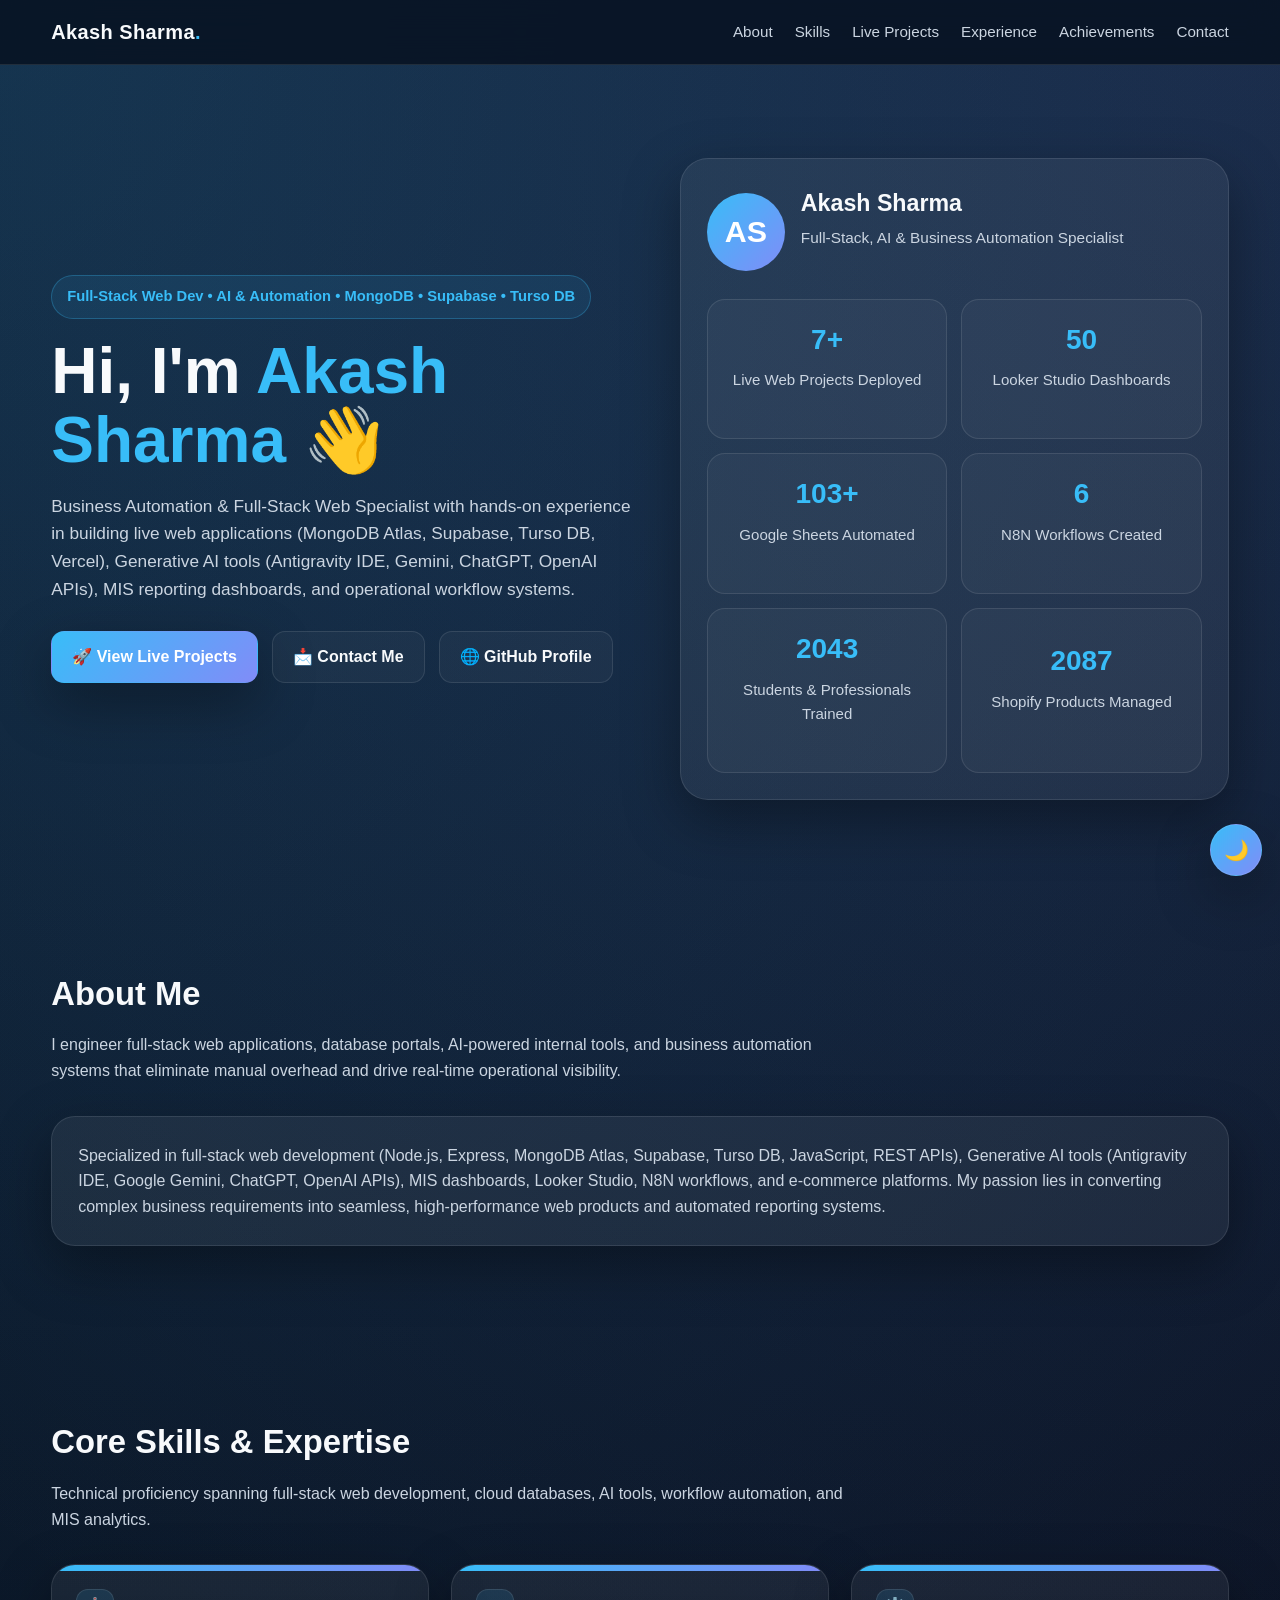
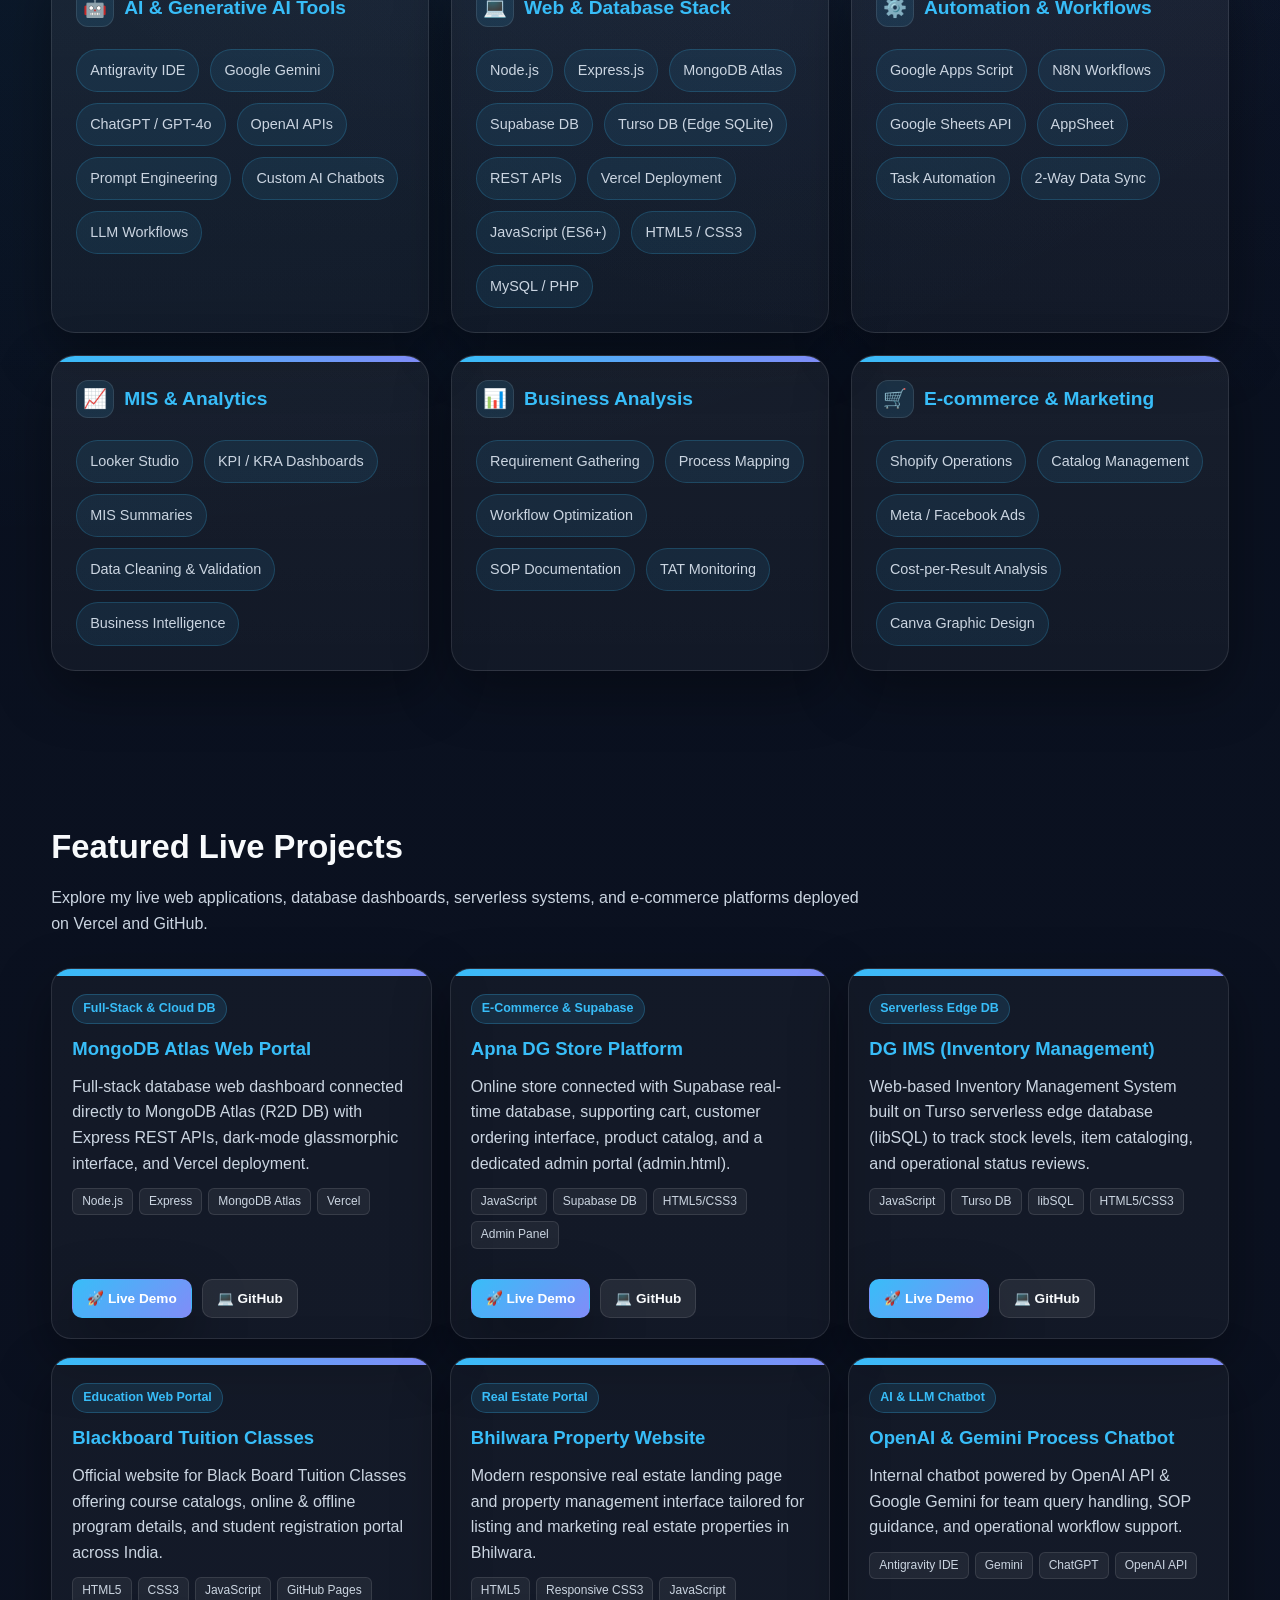
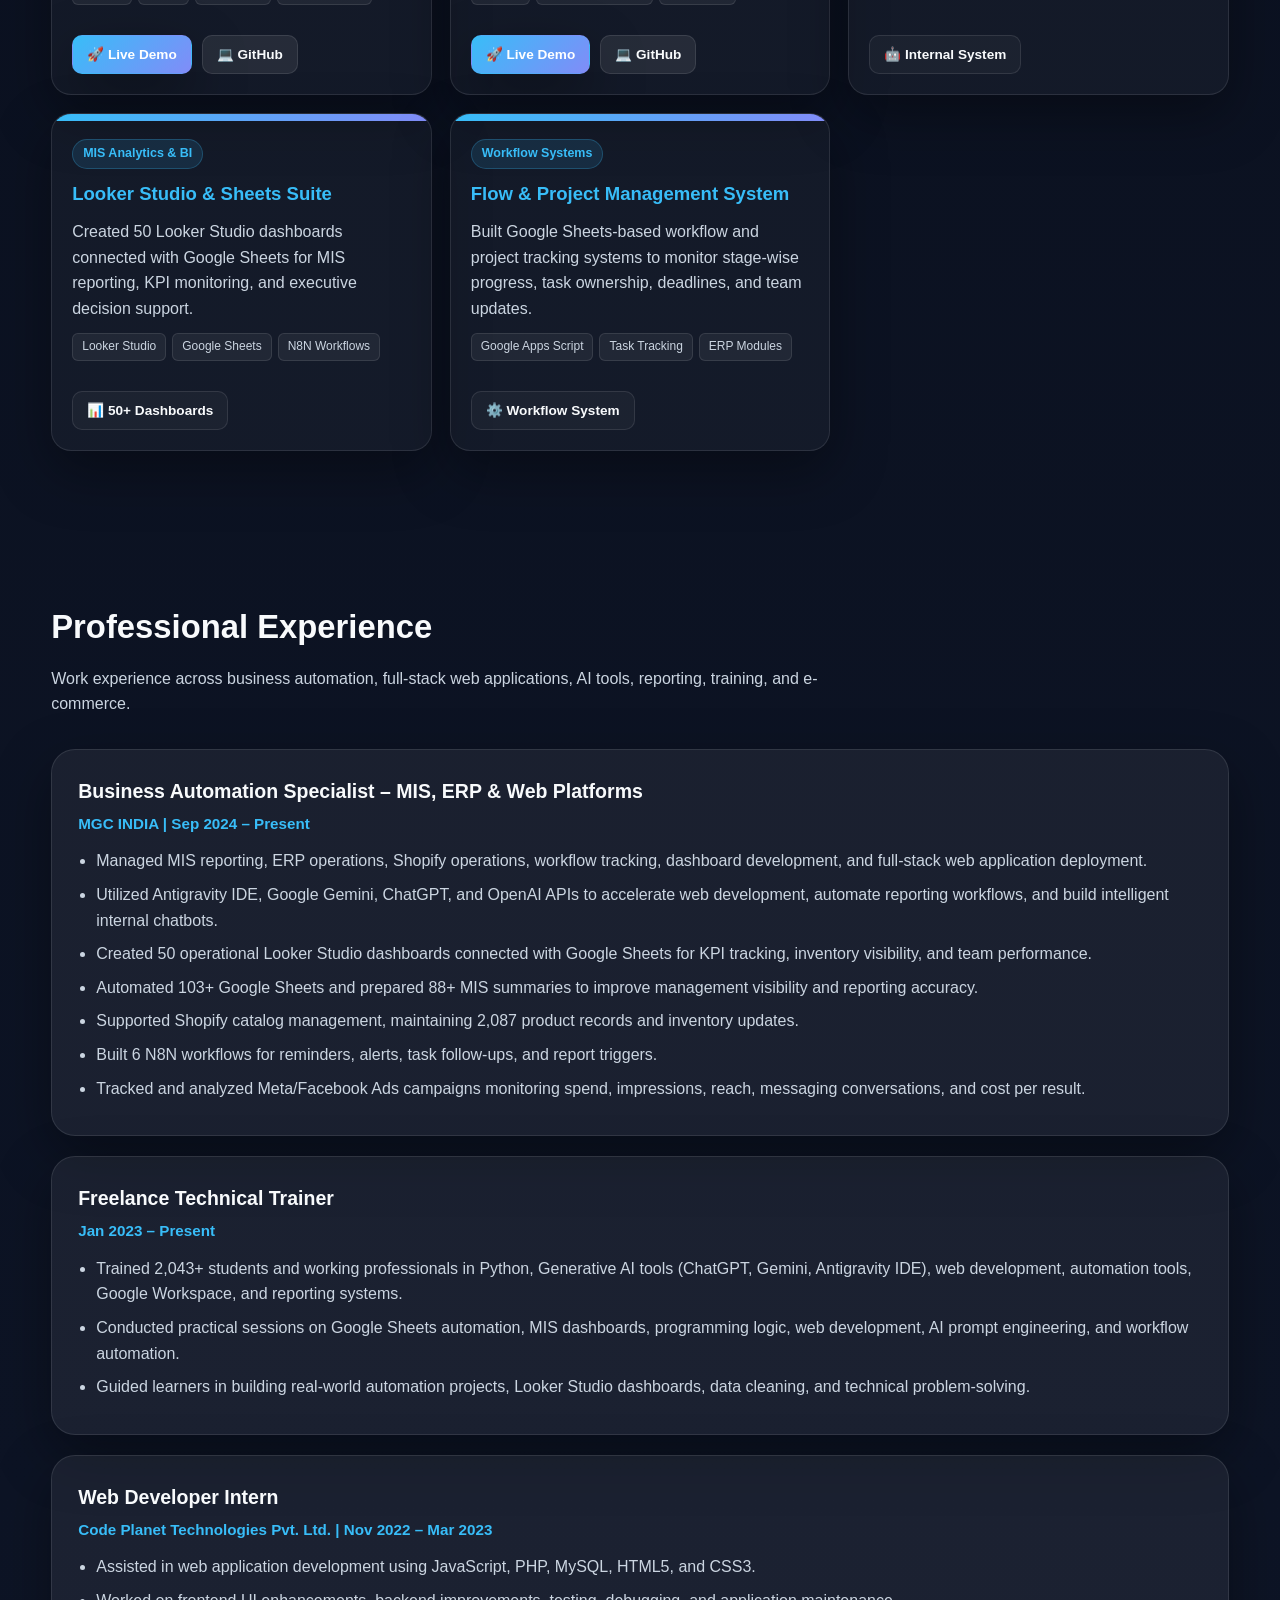
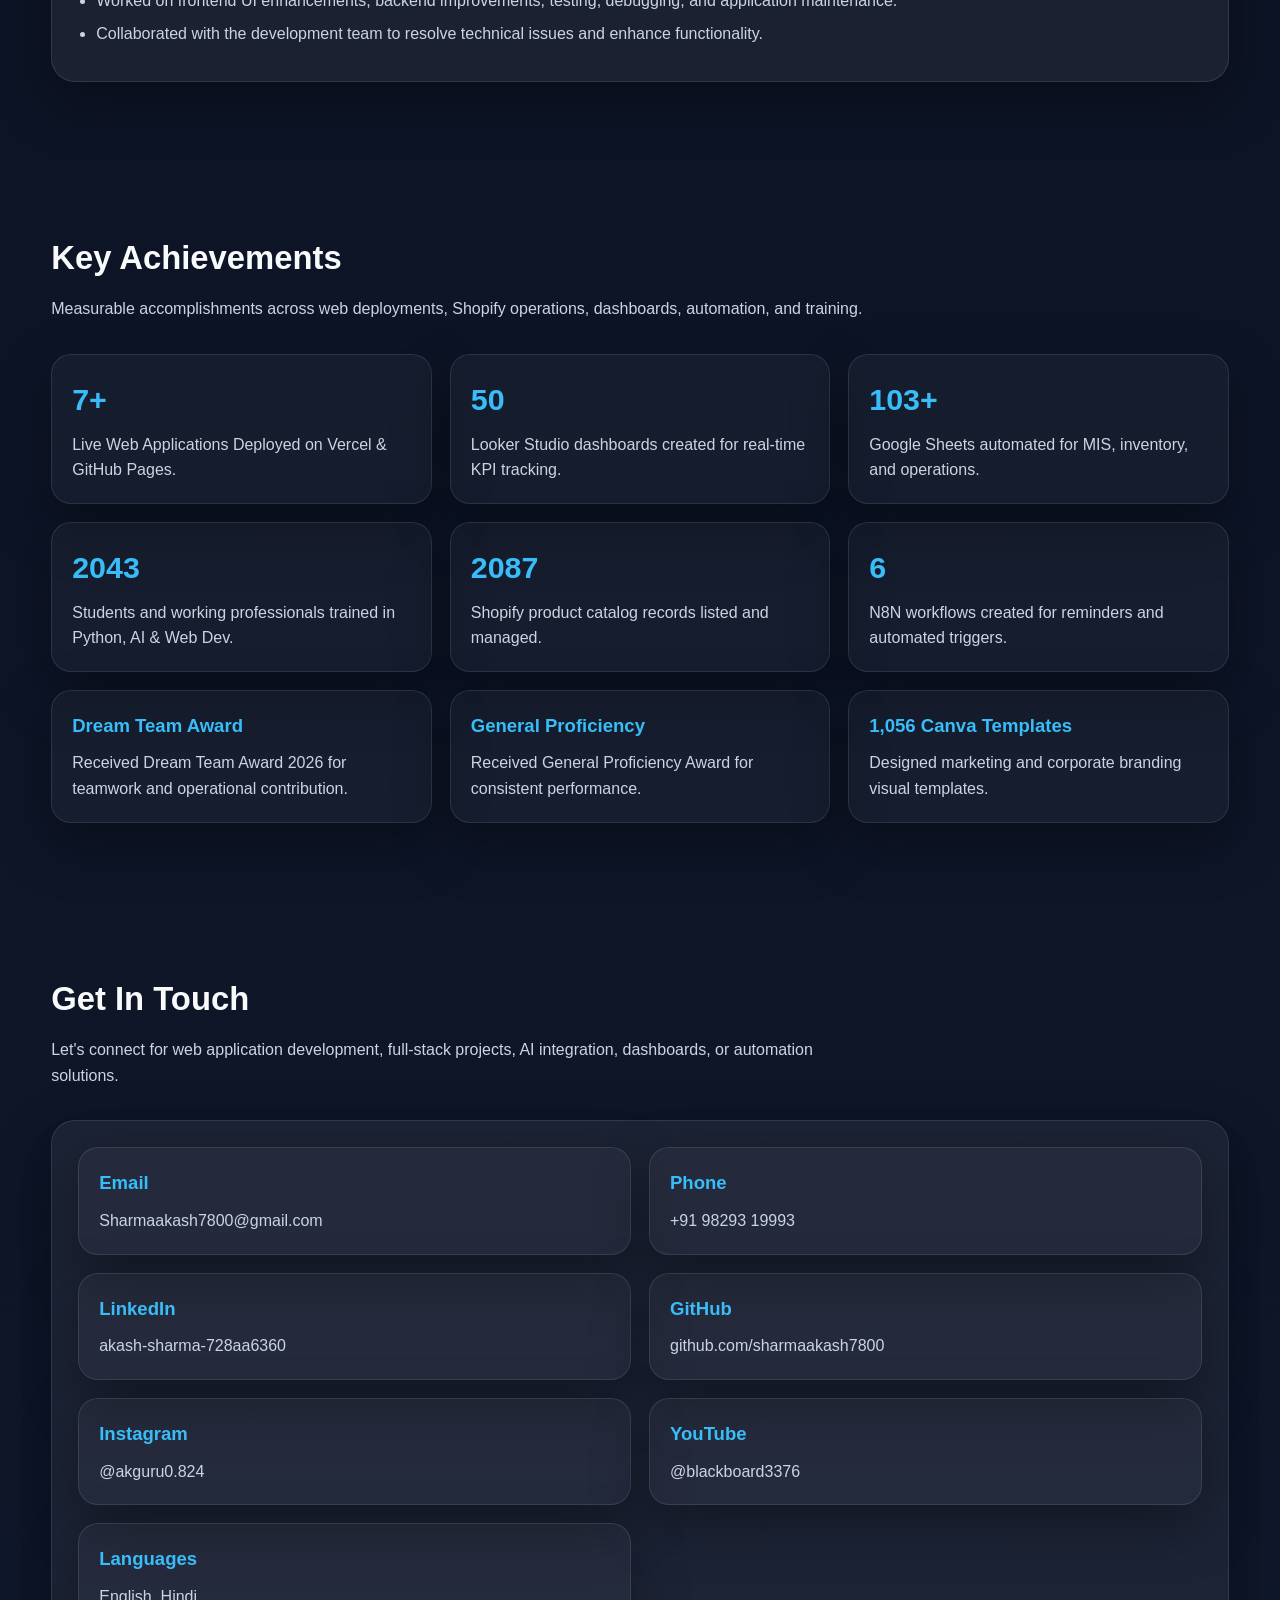
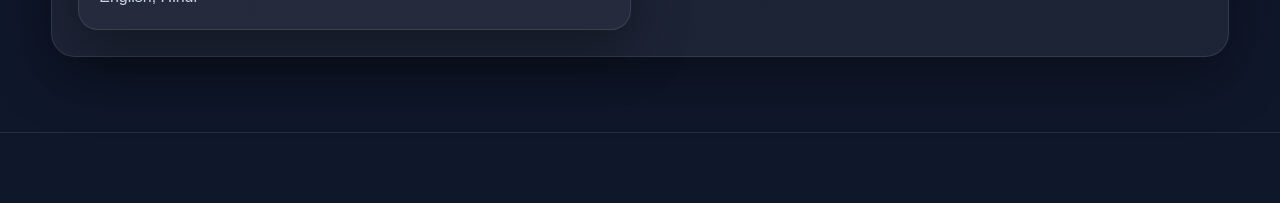
==== commit 69c5ff45: "Add files via upload" ====
--- a/index.html
+++ b/index.html
@@ -1,1467 +1,521 @@
-<!DOCTYPE html>
-<html lang="en" data-theme="dark">
-<head>
-  <meta charset="utf-8">
-  <meta name="viewport" content="width=device-width, initial-scale=1, maximum-scale=5">
-  <title>Dashboards - OmniDesk Hub</title>
-  <meta name="description" content="OmniDesk is your central hub for dashboards, Google Sheets, business management tools, and project links.">
-  <meta name="theme-color" content="#0f172a">
-  <meta name="mobile-web-app-capable" content="yes">
-  <meta name="apple-mobile-web-app-capable" content="yes">
-  <meta name="apple-mobile-web-app-status-bar-style" content="black-translucent">
-  <meta name="apple-mobile-web-app-title" content="OmniDesk">
-  <link rel="manifest" href="./manifest.webmanifest">
-  <link rel="apple-touch-icon" href="./icons/icon-192.png">
-  <link rel="icon" type="image/png" sizes="192x192" href="./icons/icon-192.png">
-  <link rel="icon" type="image/png" sizes="512x512" href="./icons/icon-512.png">
-  
-  <base target="_blank">
-
-  <!-- Google Fonts -->
-  <link rel="preconnect" href="https://fonts.googleapis.com">
-  <link rel="preconnect" href="https://fonts.gstatic.com" crossorigin>
-  <link href="https://fonts.googleapis.com/css2?family=Plus+Jakarta+Sans:wght@400;500;600;700;800&family=Outfit:wght@500;600;700&display=swap" rel="stylesheet">
-
-  <style>
-    :root {
-      /* Dark Theme (Default) */
-      --bg-gradient: linear-gradient(135deg, #090d16 0%, #0f172a 50%, #111827 100%);
-      --bg-surface: rgba(30, 41, 59, 0.7);
-      --bg-surface-hover: rgba(51, 65, 85, 0.9);
-      --bg-card: rgba(15, 23, 42, 0.85);
-      --bg-card-hover: rgba(30, 41, 59, 0.98);
-      --border-color: rgba(255, 255, 255, 0.1);
-      --border-hover: rgba(59, 130, 246, 0.5);
-      
-      --text-main: #f8fafc;
-      --text-muted: #94a3b8;
-      --text-dim: #64748b;
-      
-      --primary: #3b82f6;
-      --primary-hover: #2563eb;
-      --primary-light: rgba(59, 130, 246, 0.15);
-      
-      --shadow-sm: 0 2px 8px rgba(0, 0, 0, 0.3);
-      --shadow-md: 0 8px 24px rgba(0, 0, 0, 0.4);
-      --shadow-glow: 0 0 25px rgba(59, 130, 246, 0.2);
-
-      --glass-backdrop: blur(16px);
-      --radius-sm: 8px;
-      --radius-md: 12px;
-      --radius-lg: 18px;
-    }
-
-    [data-theme="light"] {
-      --bg-gradient: linear-gradient(135deg, #f0f4f8 0%, #e2e8f0 50%, #cbd5e1 100%);
-      --bg-surface: rgba(255, 255, 255, 0.92);
-      --bg-surface-hover: rgba(255, 255, 255, 0.98);
-      --bg-card: #ffffff;
-      --bg-card-hover: #ffffff;
-      --border-color: rgba(0, 0, 0, 0.08);
-      --border-hover: rgba(37, 99, 235, 0.4);
-      
-      --text-main: #0f172a;
-      --text-muted: #475569;
-      --text-dim: #64748b;
-      
-      --primary: #2563eb;
-      --primary-hover: #1d4ed8;
-      --primary-light: rgba(37, 99, 235, 0.1);
-      
-      --shadow-sm: 0 2px 6px rgba(0, 0, 0, 0.05);
-      --shadow-md: 0 10px 30px rgba(0, 0, 0, 0.08);
-      --shadow-glow: 0 0 20px rgba(37, 99, 235, 0.15);
-    }
-
-    * {
-      box-sizing: border-box;
-      margin: 0;
-      padding: 0;
-    }
-
-    html, body {
-      width: 100%;
-      min-height: 100vh;
-      font-family: 'Plus Jakarta Sans', system-ui, -apple-system, sans-serif;
-      background: var(--bg-gradient);
-      background-attachment: fixed;
-      color: var(--text-main);
-      line-height: 1.5;
-      overflow-x: hidden;
-      scroll-behavior: smooth;
-    }
-
-    /* Main Wrap Container - Desktop Wide */
-    .wrap {
-      max-width: 1280px;
-      margin: 0 auto;
-      padding: 16px 16px 40px;
-      display: flex;
-      flex-direction: column;
-      gap: 14px;
-      min-height: 100vh;
-    }
-
-    /* Top Minimal Panel */
-    .panel-header {
-      background: var(--bg-surface);
-      backdrop-filter: var(--glass-backdrop);
-      -webkit-backdrop-filter: var(--glass-backdrop);
-      border: 1px solid var(--border-color);
-      border-radius: var(--radius-lg);
-      padding: 16px 18px;
-      box-shadow: var(--shadow-md);
-      display: flex;
-      flex-direction: column;
-      gap: 12px;
-    }
-
-    .header-title-bar {
-      display: flex;
-      align-items: center;
-      justify-content: space-between;
-      gap: 10px;
-    }
-
-    .brand-title-group {
-      display: flex;
-      align-items: center;
-      gap: 10px;
-    }
-
-    .menu-toggle-btn {
-      width: 40px;
-      height: 40px;
-      border-radius: var(--radius-md);
-      border: 1px solid var(--border-color);
-      background: var(--bg-card);
-      color: var(--text-main);
-      display: flex;
-      align-items: center;
-      justify-content: center;
-      cursor: pointer;
-      font-size: 20px;
-      transition: all 0.2s ease;
-    }
-
-    .menu-toggle-btn:hover {
-      background: var(--bg-surface-hover);
-      border-color: var(--primary);
-    }
-
-    h1 {
-      font-family: 'Outfit', Georgia, serif;
-      font-size: 22px;
-      font-weight: 700;
-      color: var(--text-main);
-      margin: 0;
-      line-height: 1.2;
-    }
-
-    .active-filter-badge {
-      font-size: 11px;
-      font-weight: 600;
-      padding: 3px 10px;
-      border-radius: 12px;
-      background: var(--primary-light);
-      color: var(--primary);
-      border: 1px solid rgba(59, 130, 246, 0.3);
-    }
-
-    /* Clean Search Bar */
-    .search-box {
-      position: relative;
-      width: 100%;
-    }
-
-    .search-icon {
-      position: absolute;
-      left: 14px;
-      top: 50%;
-      transform: translateY(-50%);
-      color: var(--text-muted);
-      pointer-events: none;
-      font-size: 16px;
-    }
-
-    .search {
-      width: 100%;
-      height: 46px;
-      padding: 10px 42px 10px 42px;
-      border: 1px solid var(--border-color);
-      border-radius: var(--radius-md);
-      outline: none;
-      background: var(--bg-card);
-      color: var(--text-main);
-      font-size: 15px;
-      font-weight: 500;
-      line-height: 1.4;
-      appearance: none;
-      -webkit-appearance: none;
-      transition: border-color 0.2s ease, box-shadow 0.2s ease;
-    }
-
-    .search::placeholder {
-      color: var(--text-dim);
-    }
-
-    .search:focus {
-      border-color: var(--primary);
-      box-shadow: 0 0 0 3px var(--primary-light);
-      background: var(--bg-surface-hover);
-    }
-
-    .clear-button {
-      position: absolute;
-      top: 50%;
-      right: 10px;
-      transform: translateY(-50%);
-      width: 28px;
-      height: 28px;
-      border: 0;
-      border-radius: 50%;
-      background: transparent;
-      color: var(--text-muted);
-      font-size: 20px;
-      cursor: pointer;
-      display: none;
-      align-items: center;
-      justify-content: center;
-    }
-
-    .clear-button.visible {
-      display: flex;
-    }
-
-    .clear-button:hover {
-      background: rgba(255, 255, 255, 0.15);
-      color: var(--text-main);
-    }
-
-    /* Desktop Multi-Column Grid Layout */
-    .list {
-      width: 100%;
-      margin: 0;
-      padding: 0;
-      list-style: none;
-      display: grid;
-      grid-template-columns: repeat(auto-fill, minmax(290px, 1fr));
-      gap: 12px;
-    }
-
-    .list-item {
-      display: flex;
-      width: 100%;
-    }
-
-    .dashboard-link-card {
-      display: flex;
-      align-items: center;
-      justify-content: space-between;
-      width: 100%;
-      padding: 14px 16px;
-      border: 1px solid var(--border-color);
-      border-radius: var(--radius-md);
-      background: var(--bg-card);
-      color: var(--text-main);
-      text-decoration: none;
-      backdrop-filter: var(--glass-backdrop);
-      transition: all 0.2s ease;
-      cursor: pointer;
-    }
-
-    .dashboard-link-card:hover {
-      background: var(--bg-card-hover);
-      border-color: var(--border-hover);
-      transform: translateY(-2px);
-      box-shadow: var(--shadow-sm);
-    }
-
-    .card-left {
-      display: flex;
-      align-items: center;
-      gap: 12px;
-      min-width: 0;
-      flex: 1;
-    }
-
-    .card-icon {
-      font-size: 20px;
-      width: 36px;
-      height: 36px;
-      border-radius: 8px;
-      background: var(--primary-light);
-      display: flex;
-      align-items: center;
-      justify-content: center;
-      flex-shrink: 0;
-    }
-
-    .card-title-text {
-      font-size: 15px;
-      font-weight: 600;
-      color: var(--text-main);
-      white-space: nowrap;
-      overflow: hidden;
-      text-overflow: ellipsis;
-    }
-
-    .card-right-tools {
-      display: flex;
-      align-items: center;
-      gap: 6px;
-      flex-shrink: 0;
-    }
-
-    .action-btn {
-      width: 30px;
-      height: 30px;
-      border-radius: 6px;
-      border: 1px solid var(--border-color);
-      background: rgba(255, 255, 255, 0.04);
-      color: var(--text-muted);
-      display: flex;
-      align-items: center;
-      justify-content: center;
-      cursor: pointer;
-      font-size: 13px;
-      transition: all 0.2s ease;
-    }
-
-    .action-btn.delete-btn:hover {
-      background: rgba(239, 68, 68, 0.15);
-      color: #ef4444;
-      border-color: #ef4444;
-    }
-
-    .external-arrow {
-      font-size: 13px;
-      color: var(--primary);
-      opacity: 0.8;
-      margin-left: 4px;
-      flex-shrink: 0;
-      transition: transform 0.2s ease;
-    }
-
-    .dashboard-link-card:hover .external-arrow {
-      transform: translate(2px, -2px);
-      opacity: 1;
-    }
-
-    /* Sidebar Drawer Backdrop */
-    .drawer-backdrop {
-      position: fixed;
-      top: 0;
-      left: 0;
-      width: 100vw;
-      height: 100vh;
-      background: rgba(0, 0, 0, 0.65);
-      backdrop-filter: blur(4px);
-      z-index: 9998;
-      opacity: 0;
-      pointer-events: none;
-      transition: opacity 0.3s ease;
-    }
-
-    .drawer-backdrop.active {
-      opacity: 1;
-      pointer-events: auto;
-    }
-
-    /* Slide-out Sidebar Drawer */
-    .mobile-drawer {
-      position: fixed;
-      top: 0;
-      left: 0;
-      width: 300px;
-      max-width: 85vw;
-      height: 100vh;
-      background: var(--bg-card);
-      border-right: 1px solid var(--border-color);
-      box-shadow: 10px 0 30px rgba(0, 0, 0, 0.5);
-      z-index: 9999;
-      transform: translateX(-100%);
-      transition: transform 0.3s cubic-bezier(0.4, 0, 0.2, 1);
-      display: flex;
-      flex-direction: column;
-      overflow-y: auto;
-      padding: 22px 18px;
-      gap: 20px;
-    }
-
-    .mobile-drawer.open {
-      transform: translateX(0);
-    }
-
-    .drawer-header {
-      display: flex;
-      align-items: center;
-      justify-content: space-between;
-      border-bottom: 1px solid var(--border-color);
-      padding-bottom: 14px;
-    }
-
-    .drawer-close-btn {
-      background: transparent;
-      border: none;
-      color: var(--text-muted);
-      font-size: 24px;
-      cursor: pointer;
-      width: 36px;
-      height: 36px;
-      border-radius: 50%;
-      display: flex;
-      align-items: center;
-      justify-content: center;
-    }
-
-    .drawer-close-btn:hover {
-      background: rgba(255, 255, 255, 0.1);
-      color: var(--text-main);
-    }
-
-    .drawer-section-title {
-      font-size: 11px;
-      font-weight: 700;
-      text-transform: uppercase;
-      letter-spacing: 1px;
-      color: var(--text-dim);
-      margin-bottom: 8px;
-    }
-
-    .drawer-nav-list {
-      display: flex;
-      flex-direction: column;
-      gap: 4px;
-      list-style: none;
-    }
-
-    .drawer-nav-item {
-      display: flex;
-      align-items: center;
-      justify-content: space-between;
-      padding: 11px 12px;
-      border-radius: var(--radius-md);
-      background: transparent;
-      border: 1px solid transparent;
-      color: var(--text-muted);
-      font-weight: 600;
-      font-size: 13.5px;
-      cursor: pointer;
-      transition: all 0.2s ease;
-    }
-
-    .drawer-nav-item:hover, .drawer-nav-item.active {
-      background: var(--primary-light);
-      border-color: var(--primary);
-      color: var(--primary);
-    }
-
-    .drawer-nav-item .nav-count {
-      padding: 2px 8px;
-      border-radius: 10px;
-      background: rgba(255, 255, 255, 0.1);
-      font-size: 11px;
-    }
-
-    .drawer-btn {
-      padding: 12px 14px;
-      border-radius: var(--radius-md);
-      background: linear-gradient(135deg, var(--primary) 0%, #2563eb 100%);
-      color: #ffffff;
-      font-size: 13px;
-      font-weight: 700;
-      border: none;
-      cursor: pointer;
-      display: flex;
-      align-items: center;
-      justify-content: center;
-      gap: 6px;
-      box-shadow: 0 4px 14px rgba(37, 99, 235, 0.3);
-      transition: all 0.2s ease;
-      width: 100%;
-    }
-
-    .drawer-btn:hover {
-      transform: translateY(-2px);
-      box-shadow: 0 6px 20px rgba(37, 99, 235, 0.45);
-    }
-
-    .drawer-theme-btn {
-      padding: 10px 14px;
-      border-radius: var(--radius-md);
-      border: 1px solid var(--border-color);
-      background: var(--bg-surface);
-      color: var(--text-main);
-      font-size: 13px;
-      font-weight: 600;
-      cursor: pointer;
-      display: flex;
-      align-items: center;
-      justify-content: space-between;
-      width: 100%;
-    }
-
-    /* Modal Component */
-    .modal-overlay {
-      position: fixed;
-      top: 0;
-      left: 0;
-      width: 100vw;
-      height: 100vh;
-      background: rgba(0, 0, 0, 0.7);
-      backdrop-filter: blur(6px);
-      z-index: 10000;
-      display: flex;
-      align-items: center;
-      justify-content: center;
-      padding: 20px;
-      opacity: 0;
-      pointer-events: none;
-      transition: opacity 0.25s ease;
-    }
-
-    .modal-overlay.active {
-      opacity: 1;
-      pointer-events: auto;
-    }
-
-    .modal-box {
-      width: 100%;
-      max-width: 440px;
-      background: var(--bg-card);
-      border: 1px solid var(--border-color);
-      border-radius: var(--radius-lg);
-      padding: 22px;
-      box-shadow: var(--shadow-md);
-      display: flex;
-      flex-direction: column;
-      gap: 16px;
-      transform: scale(0.9);
-      transition: transform 0.25s cubic-bezier(0.175, 0.885, 0.32, 1.275);
-    }
-
-    .modal-overlay.active .modal-box {
-      transform: scale(1);
-    }
-
-    .modal-header {
-      display: flex;
-      align-items: center;
-      justify-content: space-between;
-    }
-
-    .modal-title {
-      font-family: 'Outfit', sans-serif;
-      font-size: 18px;
-      font-weight: 700;
-      color: var(--text-main);
-    }
-
-    .form-group {
-      display: flex;
-      flex-direction: column;
-      gap: 5px;
-    }
-
-    .form-label {
-      font-size: 12px;
-      font-weight: 600;
-      color: var(--text-muted);
-    }
-
-    .form-input, .form-select {
-      width: 100%;
-      height: 42px;
-      padding: 8px 12px;
-      border-radius: var(--radius-sm);
-      border: 1px solid var(--border-color);
-      background: rgba(255, 255, 255, 0.05);
-      color: var(--text-main);
-      font-size: 14px;
-      outline: none;
-      transition: all 0.2s ease;
-    }
-
-    .form-input:focus, .form-select:focus {
-      border-color: var(--primary);
-      box-shadow: 0 0 0 3px var(--primary-light);
-    }
-
-    .form-select option {
-      background: #0f172a;
-      color: #ffffff;
-    }
-
-    .modal-buttons {
-      display: flex;
-      align-items: center;
-      justify-content: flex-end;
-      gap: 8px;
-      margin-top: 4px;
-    }
-
-    .btn-secondary {
-      padding: 0 14px;
-      height: 38px;
-      border-radius: var(--radius-sm);
-      border: 1px solid var(--border-color);
-      background: transparent;
-      color: var(--text-muted);
-      font-weight: 600;
-      font-size: 13px;
-      cursor: pointer;
-    }
-
-    .btn-primary {
-      padding: 0 18px;
-      height: 38px;
-      border-radius: var(--radius-sm);
-      border: none;
-      background: var(--primary);
-      color: #ffffff;
-      font-weight: 700;
-      font-size: 13px;
-      cursor: pointer;
-    }
-
-    .code-help-card {
-      background: rgba(15, 23, 42, 0.6);
-      border: 1px solid var(--border-color);
-      border-radius: var(--radius-md);
-      padding: 14px;
-      font-size: 12px;
-      color: var(--text-muted);
-      line-height: 1.5;
-    }
-
-    .code-snippet {
-      background: rgba(0, 0, 0, 0.4);
-      padding: 8px 10px;
-      border-radius: 6px;
-      font-family: monospace;
-      color: #38bdf8;
-      margin-top: 6px;
-      overflow-x: auto;
-    }
-
-    /* Toast */
-    .toast {
-      position: fixed;
-      bottom: 20px;
-      right: 20px;
-      background: #1e293b;
-      color: #ffffff;
-      padding: 10px 16px;
-      border-radius: 8px;
-      border: 1px solid var(--primary);
-      box-shadow: var(--shadow-md);
-      font-size: 13px;
-      font-weight: 600;
-      display: flex;
-      align-items: center;
-      gap: 8px;
-      transform: translateY(100px);
-      opacity: 0;
-      transition: all 0.3s ease;
-      z-index: 99999;
-    }
-
-    .toast.show {
-      transform: translateY(0);
-      opacity: 1;
-    }
-
-    /* Mobile Breakpoint */
-    @media (max-width: 640px) {
-      .wrap {
-        padding: 10px 8px 30px;
-        gap: 10px;
-      }
-
-      .panel-header {
-        padding: 12px 14px;
-        border-radius: var(--radius-md);
-        gap: 10px;
-      }
-
-      h1 {
-        font-size: 19px;
-      }
-
-      .list {
-        grid-template-columns: 1fr;
-        gap: 8px;
-      }
-
-      .dashboard-link-card {
-        padding: 11px 13px;
-      }
-
-      .card-title-text {
-        font-size: 14px;
-      }
-    }
-  </style>
-</head>
-
-<body>
-
-  <!-- Slide-out Sidebar Drawer (Contains ALL Options & Categories!) -->
-  <div id="drawerBackdrop" class="drawer-backdrop"></div>
-  <aside id="mobileDrawer" class="mobile-drawer">
-    <div class="drawer-header">
-      <div class="brand-title-group">
-        <div class="menu-toggle-btn" style="width:34px; height:34px; font-size:16px;">⚡</div>
-        <h1>OmniDesk Menu</h1>
-      </div>
-      <button id="closeDrawerBtn" class="drawer-close-btn" aria-label="Close Drawer">&times;</button>
-    </div>
-
-    <div>
-      <div class="drawer-section-title">Categories</div>
-      <ul class="drawer-nav-list" id="drawerNavList">
-        <!-- Dynamically rendered nav items -->
-      </ul>
-    </div>
-
-    <div style="margin-top: auto; display: flex; flex-direction: column; gap: 10px;">
-      <button id="installAppBtn" class="drawer-btn" style="display:none;">
-        📲 Install OmniDesk App
-      </button>
-
-      <button id="themeToggleBtn" class="drawer-theme-btn">
-        <span>Theme Toggle</span>
-        <span id="themeIcon">🌙 Dark</span>
-      </button>
-
-      <button id="drawerAddLinkBtn" class="drawer-btn">
-        ➕ Add New Custom Link
-      </button>
-
-      <button id="helpCodeBtn" class="btn-secondary" style="width: 100%;">
-        ℹ️ Code Permanent Link Guide
-      </button>
-    </div>
-  </aside>
-
-  <!-- Main Wrap -->
-  <main class="wrap">
-    <header class="panel-header">
-      <div class="header-title-bar">
-        <div class="brand-title-group">
-          <button id="menuToggleBtn" class="menu-toggle-btn" title="Open Sidebar Menu" aria-label="Open Sidebar Menu">
-            ☰
-          </button>
-          <h1 id="page-title">Dashboards</h1>
-        </div>
-
-        <span id="activeFilterBadge" class="active-filter-badge">All Items</span>
-      </div>
-
-      <!-- Clean Search Bar -->
-      <div class="search-box">
-        <span class="search-icon">🔍</span>
-        <input
-          id="q"
-          class="search"
-          type="search"
-          placeholder="Search for system..."
-          aria-label="Search dashboards"
-          autocomplete="off"
-          spellcheck="false"
-        >
-
-        <button
-          id="clearButton"
-          class="clear-button"
-          type="button"
-          aria-label="Clear search"
-          title="Clear search"
-        >
-          &times;
-        </button>
-      </div>
-    </header>
-
-    <!-- Responsive Grid of Dashboards -->
-    <ul id="list" class="list">
-      <!-- Items dynamically populated via JS -->
-    </ul>
-  </main>
-
-  <!-- Add Custom Link Modal Overlay -->
-  <div id="addModalOverlay" class="modal-overlay">
-    <div class="modal-box">
-      <div class="modal-header">
-        <h2 class="modal-title">➕ Add Custom Link</h2>
-        <button id="closeModalBtn" class="drawer-close-btn">&times;</button>
-      </div>
-
-      <form id="addLinkForm" onsubmit="handleCustomLinkSubmit(event)">
-        <div class="form-group">
-          <label class="form-label" for="linkTitle">Link Title *</label>
-          <input type="text" id="linkTitle" class="form-input" placeholder="e.g., Sales Tracker 2026" required>
-        </div>
-
-        <div class="form-group" style="margin-top: 10px;">
-          <label class="form-label" for="linkUrl">Full Target URL *</label>
-          <input type="url" id="linkUrl" class="form-input" placeholder="https://docs.google.com/..." required>
-        </div>
-
-        <div class="form-group" style="margin-top: 10px;">
-          <label class="form-label" for="linkCategory">Category *</label>
-          <select id="linkCategory" class="form-select" required>
-            <option value="dashboards">📊 Dashboards</option>
-            <option value="sheets">📈 Google Sheets</option>
-            <option value="docs">📝 Docs & Forms</option>
-            <option value="apps">🌐 Web Apps</option>
-            <option value="tools">🧠 AI & Tools</option>
-          </select>
-        </div>
-
-        <div class="form-group" style="margin-top: 10px;">
-          <label class="form-label" for="linkIcon">Icon Emoji (Optional)</label>
-          <input type="text" id="linkIcon" class="form-input" placeholder="e.g., ⚡ or 📊">
-        </div>
-
-        <div class="modal-buttons">
-          <button type="button" id="cancelModalBtn" class="btn-secondary">Cancel</button>
-          <button type="submit" class="btn-primary">Add Link</button>
-        </div>
-      </form>
-    </div>
-  </div>
-
-  <!-- Code Permanent Link Guide Modal -->
-  <div id="codeHelpOverlay" class="modal-overlay">
-    <div class="modal-box">
-      <div class="modal-header">
-        <h2 class="modal-title">ℹ️ Code Permanent Link Guide</h2>
-        <button id="closeCodeHelpBtn" class="drawer-close-btn">&times;</button>
-      </div>
-
-      <div class="code-help-card">
-        <p>Permanently code me naya link add karne ke liye <code>index.html</code> file me <strong>defaultWorkspaceItems</strong> array me naya item object add karein:</p>
-        <div class="code-snippet">
-{<br>
-&nbsp;&nbsp;id: "my-custom-link",<br>
-&nbsp;&nbsp;title: "My New Sheet",<br>
-&nbsp;&nbsp;url: "https://docs.google.com/...",<br>
-&nbsp;&nbsp;category: "sheets",<br>
-&nbsp;&nbsp;icon: "📈"<br>
-}
-        </div>
-      </div>
-
-      <div class="modal-buttons">
-        <button id="closeHelpModalOk" class="btn-primary">Got it!</button>
-      </div>
-    </div>
-  </div>
-
-  <!-- Toast Notification -->
-  <div id="toast" class="toast">
-    <span>📋</span>
-    <span id="toastMsg">Notification</span>
-  </div>
-
-  <script>
-    // Master Array of Default Workspace Links
-    const defaultWorkspaceItems = [
-      {
-        id: "primary-system-dashboard",
-        title: "Primary System Dashboard",
-        url: "https://datastudio.google.com/reporting/03414a12-4c7f-42dc-aa8f-8840ddfb9d64",
-        category: "dashboards",
-        icon: "📊"
-      },
-      {
-        id: "delegation-system",
-        title: "Delegation System",
-        url: "https://script.google.com/macros/s/AKfycbyxssr1bJw564ngnJhdH_rTpDuDDcGUAeIlcI2In5wFA56p0MVpf7ZNMfhZpL-uaQzm/exec",
-        category: "apps",
-        icon: "⚡"
-      },
-      {
-        id: "daily-budget-tracker-dash",
-        title: "Daily Budget Tracker Dashboard",
-        url: "https://datastudio.google.com/reporting/3ef8313d-8567-4e62-94f4-e3933a39610c",
-        category: "dashboards",
-        icon: "💰"
-      },
-      {
-        id: "checklist-dashboard",
-        title: "CheckList Dashboard",
-        url: "https://datastudio.google.com/reporting/643c5bf5-e628-41bd-8dab-db656f7848e4",
-        category: "dashboards",
-        icon: "✅"
-      },
-      {
-        id: "store-data-analysis",
-        title: "Store Data Analysis",
-        url: "https://datastudio.google.com/reporting/acf01be8-f008-4ec8-a1e4-38f60dc98e3a",
-        category: "dashboards",
-        icon: "🏪"
-      },
-      {
-        id: "inventory-performance-gp",
-        title: "Inventory Performance Dashboard (GP)",
-        url: "https://datastudio.google.com/reporting/2bb9c0bc-6f26-445d-a2a7-734b4c8976a9",
-        category: "dashboards",
-        icon: "📦"
-      },
-      {
-        id: "omnidesk-script",
-        title: "OmniDesk System",
-        url: "https://script.google.com/macros/s/AKfycbzeca-PajAGc6Jk0TYVvfpPBNuZktfpbcc2tYQ794XAi9DPR_Stpy-gmaYkvtwwXMZU/exec",
-        category: "apps",
-        icon: "⚡"
-      },
-      {
-        id: "admin-dashboard",
-        title: "Admin Dashboard",
-        url: "https://datastudio.google.com/reporting/a91cad50-9fd8-490d-bcf5-48cc1edf183d",
-        category: "dashboards",
-        icon: "📊"
-      },
-      {
-        id: "daily-life-audit",
-        title: "Daily Life Audit",
-        url: "https://docs.google.com/forms/d/e/1FAIpQLSfcIeH9K-JJC0okL1RT_aq1j2crTP3db7A32-sSJp8l19tYJg/viewform",
-        category: "docs",
-        icon: "📋"
-      },
-      {
-        id: "gp-sheet",
-        title: "GP Sheet",
-        url: "https://docs.google.com/spreadsheets/d/1AjYqL6gL3j6uwDDDGywWWkUBfEiCIAAui42ZmRfBa_U/edit?gid=649136188#gid=649136188",
-        category: "sheets",
-        icon: "📈"
-      },
-      {
-        id: "checklist-61",
-        title: "CheckList 6.1",
-        url: "https://docs.google.com/spreadsheets/d/1iNc6atXddbCe1QUErmTWDa-ckLAKSqQei5mkJOBJbYM/edit?gid=541354850#gid=541354850",
-        category: "sheets",
-        icon: "✅"
-      },
-      {
-        id: "dg-store-ims-sheet",
-        title: "DG Store IMS",
-        url: "https://docs.google.com/spreadsheets/d/1rIEVhMRWm-xtWnAQA4E_QvKoGflgNT6zA63daIxrbdc/edit?gid=785843150#gid=785843150",
-        category: "sheets",
-        icon: "📦"
-      },
-      {
-        id: "budget-tracker",
-        title: "Budget Tracker System",
-        url: "https://docs.google.com/spreadsheets/d/13LUgyb-I6S04Wlq9M8guuFzyEbU1r2ZtZnhzwQ3-ilc/edit?gid=1762379637#gid=1762379637",
-        category: "sheets",
-        icon: "💰"
-      },
-      {
-        id: "search-bar-script",
-        title: "Search Bar Script Project",
-        url: "https://script.google.com/home/projects/1ZGVuUICOr4jsu03-Xc4EoMPjbDpWzH3i_d0Aww6pM3Dmu6vMeRGRaFpE/edit",
-        category: "tools",
-        icon: "🔍"
-      },
-      {
-        id: "mis-dashboard",
-        title: "MIS Dashboard",
-        url: "https://lookerstudio.google.com/reporting/1cd7c61b-713e-4ddb-a917-9e613b8d9524",
-        category: "dashboards",
-        icon: "📊"
-      },
-      {
-        id: "machine-learning-dash",
-        title: "Machine Learning Analytics",
-        url: "https://lookerstudio.google.com/reporting/419ceb51-43b5-4ddf-8f89-80b5c28c946e",
-        category: "dashboards",
-        icon: "🤖"
-      },
-      {
-        id: "blackboard-site",
-        title: "Blackboard Website",
-        url: "https://sharmaakash7800.github.io/Blackboard/",
-        category: "apps",
-        icon: "🎓"
-      },
-      {
-        id: "ml-note-doc",
-        title: "ML Note",
-        url: "https://docs.google.com/document/d/1yGQkqI7PKsflAmNDRmryM1TpDMOIlzbycuO_r-394rg/edit?tab=t.gyqfubfijxlg#heading=h.musxi1756mn5",
-        category: "docs",
-        icon: "📄"
-      },
-      {
-        id: "store-planning-doc",
-        title: "Store Planning Document",
-        url: "https://docs.google.com/document/d/19r8skkqTZnqOrHth4VZ1kTkmwOLnlo4mQgHfAqixXuM/edit?tab=t.0",
-        category: "docs",
-        icon: "🏪"
-      },
-      {
-        id: "apna-dg-admin",
-        title: "Apna DG Store - Admin",
-        url: "https://sharmaakash7800.github.io/apna-dg-store/admin.html",
-        category: "apps",
-        icon: "⚙️"
-      },
-      {
-        id: "apna-dg-customer",
-        title: "Apna DG Store Customer",
-        url: "https://sharmaakash7800.github.io/apna-dg-store/",
-        category: "apps",
-        icon: "🛍️"
-      },
-      {
-        id: "apna-dg-supabase",
-        title: "Apna DG Store Supabase",
-        url: "https://supabase.com/dashboard/project/xbzvnhhyataeciiysbhh/sql/11ceb9e6-91fa-46c5-8b35-97a4bb07d209",
-        category: "apps",
-        icon: "⚡"
-      },
-      {
-        id: "dg-store-ims",
-        title: "DG Store IMS Web",
-        url: "https://sharmaakash7800.github.io/DG_IMS/",
-        category: "apps",
-        icon: "🏬"
-      },
-      {
-        id: "property-website",
-        title: "Shri Bheru Nath Property Dealer",
-        url: "https://sharmaakash7800.github.io/property-website/",
-        category: "apps",
-        icon: "🏠"
-      },
-      {
-        id: "property-inquiry-form",
-        title: "Property Inquiry Form",
-        url: "https://docs.google.com/forms/d/e/1FAIpQLSfXI_II-qqfPshWeJwCtYshghSan5YAijvf1RkjZM5rL1xZrQ/viewform?usp=sharing&ouid=109146852056270324227",
-        category: "docs",
-        icon: "📝"
-      },
-      {
-        id: "shri-management-studies",
-        title: "Shri Management & Business Studies",
-        url: "https://docs.google.com/spreadsheets/d/1qWufTlPG-Qu47F_Ok9toa1G83fFaB38fhhF9t91QHBM/edit?gid=0#gid=0",
-        category: "sheets",
-        icon: "📚"
-      },
-      {
-        id: "google-analytics",
-        title: "Google Analytics Dashboard",
-        url: "https://analytics.google.com/analytics/web/#/a360521372p495572085/reports/intelligenthome?params=_u..nav%3Dmaui&collectionId=user",
-        category: "dashboards",
-        icon: "📈"
-      },
-      {
-        id: "email-advertisement",
-        title: "Email Advertisement Tracker",
-        url: "https://docs.google.com/spreadsheets/d/1GWqgqkjsj1oz56qQcqR8sSdmJnmdKrZf56aT4v5sJOE/edit?gid=1994925139#gid=1994925139",
-        category: "sheets",
-        icon: "📧"
-      },
-      {
-        id: "activity-cost-analyzer",
-        title: "Activity Cost Analyzer",
-        url: "https://docs.google.com/spreadsheets/d/1u4CK0FXMShXpYHKjHjJrcERFHzscrbPgGCGFfUGS4i4/edit?gid=95172440#gid=95172440",
-        category: "sheets",
-        icon: "📊"
-      },
-      {
-        id: "mind-map-book",
-        title: "Mind Map Book Website",
-        url: "https://sites.google.com/view/mind-shaping?usp=sharing",
-        category: "tools",
-        icon: "🧠"
-      },
-      {
-        id: "notebook-lm",
-        title: "NotebookLM AI",
-        url: "https://notebooklm.google.com/",
-        category: "tools",
-        icon: "✨"
-      },
-      {
-        id: "perplexity-ai",
-        title: "Perplexity AI",
-        url: "https://www.perplexity.ai/",
-        category: "tools",
-        icon: "🔮"
-      },
-      {
-        id: "notion-workspace",
-        title: "Notion Workspace",
-        url: "https://www.notion.so/",
-        category: "tools",
-        icon: "📓"
-      },
-      {
-        id: "automated-resume-sender",
-        title: "Automated Resume Sender",
-        url: "https://docs.google.com/spreadsheets/d/1wqUfFaVKGKcNMg-V6JSkg9crXmdn5xlSInklXp-kVRw/edit?gid=0#gid=0",
-        category: "sheets",
-        icon: "💼"
-      },
-      {
-        id: "business-script",
-        title: "Business Script",
-        url: "https://docs.google.com/document/d/11MyUDXQjR_0czsm1POBN-rdt2wyQb7ImGzks8KKNBto/edit?tab=t.0",
-        category: "docs",
-        icon: "📜"
-      },
-      {
-        id: "business-model",
-        title: "Business Model Sheet",
-        url: "https://docs.google.com/spreadsheets/d/1xuXK29s5KutbOSzHjheKD3y5jnhMjER0/edit?gid=142952597#gid=142952597",
-        category: "sheets",
-        icon: "📈"
-      }
-    ];
-
-    // State Variables
-    let currentCategory = "all";
-    let searchQuery = "";
-    let customLinks = JSON.parse(localStorage.getItem("omnidesk_custom_links") || "[]");
-
-    const categoryConfig = {
-      dashboards: { title: "Dashboards", icon: "📊" },
-      sheets: { title: "Google Sheets", icon: "📈" },
-      docs: { title: "Docs & Forms", icon: "📝" },
-      apps: { title: "Web Apps", icon: "🌐" },
-      tools: { title: "AI & Tools", icon: "🧠" }
-    };
-
-    const categoryNames = {
-      all: "All Items",
-      dashboards: "Dashboards",
-      sheets: "Google Sheets",
-      docs: "Docs & Forms",
-      apps: "Web Apps",
-      tools: "AI & Tools"
-    };
-
-    function getAllItems() {
-      return [...defaultWorkspaceItems, ...customLinks];
-    }
-
-    // DOM Elements
-    const searchInput = document.getElementById("q");
-    const clearButton = document.getElementById("clearButton");
-    const list = document.getElementById("list");
-    const activeFilterBadge = document.getElementById("activeFilterBadge");
-
-    const menuToggleBtn = document.getElementById("menuToggleBtn");
-    const mobileDrawer = document.getElementById("mobileDrawer");
-    const drawerBackdrop = document.getElementById("drawerBackdrop");
-    const closeDrawerBtn = document.getElementById("closeDrawerBtn");
-    const drawerNavList = document.getElementById("drawerNavList");
-    const drawerAddLinkBtn = document.getElementById("drawerAddLinkBtn");
-
-    const themeToggleBtn = document.getElementById("themeToggleBtn");
-    const themeIcon = document.getElementById("themeIcon");
-
-    const addModalOverlay = document.getElementById("addModalOverlay");
-    const closeModalBtn = document.getElementById("closeModalBtn");
-    const cancelModalBtn = document.getElementById("cancelModalBtn");
-    const addLinkForm = document.getElementById("addLinkForm");
-
-    const codeHelpOverlay = document.getElementById("codeHelpOverlay");
-    const helpCodeBtn = document.getElementById("helpCodeBtn");
-    const closeCodeHelpBtn = document.getElementById("closeCodeHelpBtn");
-    const closeHelpModalOk = document.getElementById("closeHelpModalOk");
-
-    function updateCounts() {
-      const items = getAllItems();
-      const counts = {
-        all: items.length,
-        dashboards: 0,
-        sheets: 0,
-        docs: 0,
-        apps: 0,
-        tools: 0
-      };
-
-      items.forEach(item => {
-        if (counts[item.category] !== undefined) {
-          counts[item.category]++;
-        }
-      });
-
-      renderDrawerNav(counts);
-    }
-
-    function renderDrawerNav(counts) {
-      const keys = ["all", "dashboards", "sheets", "docs", "apps", "tools"];
-      drawerNavList.innerHTML = "";
-
-      keys.forEach(key => {
-        const isActive = currentCategory === key;
-        const icon = key === "all" ? "✨" : categoryConfig[key]?.icon || "🏷️";
-        const navHtml = `
-          <li class="drawer-nav-item ${isActive ? 'active' : ''}" onclick="selectCategoryFromDrawer('${key}')">
-            <span>${icon} ${categoryNames[key]}</span>
-            <span class="nav-count">${counts[key] || 0}</span>
-          </li>
-        `;
-        drawerNavList.insertAdjacentHTML("beforeend", navHtml);
-      });
-    }
-
-    function deleteCustomLink(itemId, event) {
-      if (event) {
-        event.preventDefault();
-        event.stopPropagation();
-      }
-
-      if (confirm("Are you sure you want to delete this link?")) {
-        customLinks = customLinks.filter(item => item.id !== itemId);
-        localStorage.setItem("omnidesk_custom_links", JSON.stringify(customLinks));
-        showToast("🗑️ Link deleted!");
-        updateCounts();
-        renderItems();
-      }
-    }
-
-    function showToast(msg) {
-      const toast = document.getElementById("toast");
-      document.getElementById("toastMsg").textContent = msg;
-      toast.classList.add("show");
-      setTimeout(() => {
-        toast.classList.remove("show");
-      }, 2000);
-    }
-
-    function createCardHtml(item) {
-      const isCustom = item.isCustom;
-
-      return `
-        <li class="list-item">
-          <a class="dashboard-link-card" href="${item.url}" target="_blank" rel="noopener noreferrer" title="Click to open ${item.title}">
-            <div class="card-left">
-              <div class="card-icon">${item.icon || '🔗'}</div>
-              <span class="card-title-text">${item.title}</span>
-            </div>
-
-            <div class="card-right-tools">
-              ${isCustom ? `
-                <button class="action-btn delete-btn" 
-                  title="Delete Link" 
-                  onclick="deleteCustomLink('${item.id}', event)">
-                  🗑️
-                </button>
-              ` : ''}
-              <span class="external-arrow">↗</span>
-            </div>
-          </a>
-        </li>
-      `;
-    }
-
-    function renderItems() {
-      list.innerHTML = "";
-      const allItems = getAllItems();
-
-      const filtered = allItems.filter(item => {
-        let categoryMatch = false;
-        if (currentCategory === "all") {
-          categoryMatch = true;
-        } else {
-          categoryMatch = item.category === currentCategory;
-        }
-
-        const q = searchQuery.toLowerCase();
-        const searchMatch = !q || 
-          item.title.toLowerCase().includes(q) || 
-          item.url.toLowerCase().includes(q);
-
-        return categoryMatch && searchMatch;
-      });
-
-      activeFilterBadge.textContent = categoryNames[currentCategory] || 'Custom';
-
-      if (filtered.length === 0) {
-        list.innerHTML = `
-          <div style="grid-column: 1 / -1; text-align: center; padding: 40px 14px; border: 1px dashed var(--border-color); border-radius: var(--radius-md); color: var(--text-muted);">
-            No dashboard found.
-          </div>
-        `;
-        return;
-      }
-
-      list.innerHTML = filtered.map(item => createCardHtml(item)).join("");
-    }
-
-    function selectCategoryFromDrawer(categoryKey) {
-      currentCategory = categoryKey;
-      closeDrawer();
-      updateCounts();
-      renderItems();
-    }
-
-    searchInput.addEventListener("input", (e) => {
-      searchQuery = e.target.value.trim();
-      clearButton.classList.toggle("visible", searchQuery.length > 0);
-      renderItems();
-    });
-
-    clearButton.addEventListener("click", () => {
-      searchInput.value = "";
-      searchQuery = "";
-      clearButton.classList.remove("visible");
-      renderItems();
-      searchInput.focus();
-    });
-
-    function openDrawer() {
-      mobileDrawer.classList.add("open");
-      drawerBackdrop.classList.add("active");
-    }
-
-    function closeDrawer() {
-      mobileDrawer.classList.remove("open");
-      drawerBackdrop.classList.remove("active");
-    }
-
-    menuToggleBtn.addEventListener("click", openDrawer);
-    closeDrawerBtn.addEventListener("click", closeDrawer);
-    drawerBackdrop.addEventListener("click", closeDrawer);
-
-    function openModal() {
-      addModalOverlay.classList.add("active");
-      document.getElementById("linkTitle").focus();
-    }
-
-    function closeModal() {
-      addModalOverlay.classList.remove("active");
-      addLinkForm.reset();
-    }
-
-    drawerAddLinkBtn.addEventListener("click", () => {
-      closeDrawer();
-      openModal();
-    });
-    closeModalBtn.addEventListener("click", closeModal);
-    cancelModalBtn.addEventListener("click", closeModal);
-
-    helpCodeBtn.addEventListener("click", () => {
-      closeDrawer();
-      codeHelpOverlay.classList.add("active");
-    });
-
-    closeCodeHelpBtn.addEventListener("click", () => codeHelpOverlay.classList.remove("active"));
-    closeHelpModalOk.addEventListener("click", () => codeHelpOverlay.classList.remove("active"));
-
-    function handleCustomLinkSubmit(event) {
-      event.preventDefault();
-
-      const title = document.getElementById("linkTitle").value.trim();
-      let url = document.getElementById("linkUrl").value.trim();
-      const category = document.getElementById("linkCategory").value;
-      let icon = document.getElementById("linkIcon").value.trim();
-
-      if (!url.startsWith("http://") && !url.startsWith("https://")) {
-        url = "https://" + url;
-      }
-
-      if (!icon) {
-        icon = categoryConfig[category]?.icon || "🔗";
-      }
-
-      const newLinkObj = {
-        id: "custom-" + Date.now(),
-        title: title,
-        url: url,
-        category: category,
-        icon: icon,
-        isCustom: true
-      };
-
-      customLinks.push(newLinkObj);
-      localStorage.setItem("omnidesk_custom_links", JSON.stringify(customLinks));
-
-      closeModal();
-      showToast("➕ New link added!");
-      updateCounts();
-      renderItems();
-    }
-
-    themeToggleBtn.addEventListener("click", () => {
-      const currentTheme = document.documentElement.getAttribute("data-theme");
-      const nextTheme = currentTheme === "dark" ? "light" : "dark";
-      document.documentElement.setAttribute("data-theme", nextTheme);
-      themeIcon.textContent = nextTheme === "dark" ? "🌙 Dark" : "☀️ Light";
-      localStorage.setItem("omnidesk_theme", nextTheme);
-      showToast(`Switched to ${nextTheme.toUpperCase()} theme`);
-    });
-
-    const savedTheme = localStorage.getItem("omnidesk_theme");
-    if (savedTheme) {
-      document.documentElement.setAttribute("data-theme", savedTheme);
-      themeIcon.textContent = savedTheme === "dark" ? "🌙 Dark" : "☀️ Light";
-    }
-
-    document.addEventListener("keydown", (e) => {
-      if (e.key === "/" && document.activeElement !== searchInput) {
-        e.preventDefault();
-        searchInput.focus();
-      } else if (e.key === "Escape") {
-        closeDrawer();
-        closeModal();
-        codeHelpOverlay.classList.remove("active");
-      }
-    });
-
-    // ---------------- PWA INSTALL SUPPORT ----------------
-    let deferredInstallPrompt = null;
-    const installAppBtn = document.getElementById("installAppBtn");
-
-    window.addEventListener("beforeinstallprompt", (event) => {
-      event.preventDefault();
-      deferredInstallPrompt = event;
-      if (installAppBtn) installAppBtn.style.display = "flex";
-    });
-
-    if (installAppBtn) {
-      installAppBtn.addEventListener("click", async () => {
-        if (!deferredInstallPrompt) {
-          showToast("Browser menu se 'Install app' / 'Add to Home Screen' choose karein.");
-          return;
-        }
-
-        closeDrawer();
-        deferredInstallPrompt.prompt();
-
-        try {
-          await deferredInstallPrompt.userChoice;
-        } finally {
-          deferredInstallPrompt = null;
-          installAppBtn.style.display = "none";
-        }
-      });
-    }
-
-    window.addEventListener("appinstalled", () => {
-      deferredInstallPrompt = null;
-      if (installAppBtn) installAppBtn.style.display = "none";
-      showToast("✅ OmniDesk installed!");
-    });
-
-    // Register service worker (required for reliable PWA/offline app shell behavior)
-    if ("serviceWorker" in navigator) {
-      window.addEventListener("load", () => {
-        navigator.serviceWorker.register("./sw.js").catch((error) => {
-          console.warn("Service Worker registration failed:", error);
-        });
-      });
-    }
-
-    updateCounts();
-    renderItems();
-  </script>
-</body>
+<!DOCTYPE html>
+<html lang="en">
+<head>
+  <meta charset="UTF-8" />
+  <meta name="viewport" content="width=device-width, initial-scale=1.0" />
+  <title>Akash Sharma | Full-Stack Developer & AI Automation Specialist</title>
+
+  <!-- Google tag (gtag.js) -->
+  <script async src="https://www.googletagmanager.com/gtag/js?id=G-ZHVKMPK12P"></script>
+  <script>
+    window.dataLayer = window.dataLayer || [];
+    function gtag(){dataLayer.push(arguments);}
+    gtag('js', new Date());
+    gtag('config', 'G-ZHVKMPK12P');
+  </script>
+
+  <link rel="stylesheet" href="style.css" />
+</head>
+
+<body>
+
+<button class="theme-toggle" id="themeToggle" title="Day / Night Mode">🌙</button>
+
+  <nav class="navbar">
+    <div class="container nav-inner">
+      <div class="logo">Akash Sharma<span>.</span></div>
+      <div class="nav-links">
+        <a href="#about">About</a>
+        <a href="#skills">Skills</a>
+        <a href="#projects">Live Projects</a>
+        <a href="#experience">Experience</a>
+        <a href="#achievements">Achievements</a>
+        <a href="#contact">Contact</a>
+      </div>
+    </div>
+  </nav>
+
+  <header class="hero">
+    <div class="container hero-grid">
+      <div>
+        <div class="tag">Full-Stack Web Dev • AI & Automation • MongoDB • Supabase • Turso DB</div>
+        <h1>Hi, I'm <span>Akash Sharma</span> 👋</h1>
+        <p>
+          Business Automation & Full-Stack Web Specialist with hands-on experience in building live web applications (MongoDB Atlas, Supabase, Turso DB, Vercel), Generative AI tools (Antigravity IDE, Gemini, ChatGPT, OpenAI APIs), MIS reporting dashboards, and operational workflow systems.
+        </p>
+
+        <div class="hero-buttons">
+          <a href="#projects" class="btn btn-primary">🚀 View Live Projects</a>
+          <a href="#contact" class="btn btn-outline">📩 Contact Me</a>
+          <a href="https://github.com/sharmaakash7800" target="_blank" class="btn btn-outline">🌐 GitHub Profile</a>
+        </div>
+      </div>
+
+      <div class="hero-card">
+        <div class="profile">
+          <div class="avatar">AS</div>
+          <div>
+            <h2>Akash Sharma</h2>
+            <p>Full-Stack, AI & Business Automation Specialist</p>
+          </div>
+        </div>
+
+        <div class="stats">
+          <div class="stat">
+            <h3><span class="counter" data-target="7">0</span>+</h3>
+            <p>Live Web Projects Deployed</p>
+          </div>
+
+          <div class="stat">
+            <h3><span class="counter" data-target="50">0</span></h3>
+            <p>Looker Studio Dashboards</p>
+          </div>
+
+          <div class="stat">
+            <h3><span class="counter" data-target="103">0</span>+</h3>
+            <p>Google Sheets Automated</p>
+          </div>
+
+          <div class="stat">
+            <h3><span class="counter" data-target="6">0</span></h3>
+            <p>N8N Workflows Created</p>
+          </div>
+
+          <div class="stat">
+            <h3><span class="counter" data-target="2043">0</span></h3>
+            <p>Students & Professionals Trained</p>
+          </div>
+
+          <div class="stat">
+            <h3><span class="counter" data-target="2087">0</span></h3>
+            <p>Shopify Products Managed</p>
+          </div>
+        </div>
+      </div>
+    </div>
+  </header>
+
+  <section class="section" id="about">
+    <div class="container">
+      <h2 class="section-title">About Me</h2>
+      <p class="section-subtitle">
+        I engineer full-stack web applications, database portals, AI-powered internal tools, and business automation systems that eliminate manual overhead and drive real-time operational visibility.
+      </p>
+
+      <div class="card">
+        <p>
+          Specialized in full-stack web development (Node.js, Express, MongoDB Atlas, Supabase, Turso DB, JavaScript, REST APIs), Generative AI tools (Antigravity IDE, Google Gemini, ChatGPT, OpenAI APIs), MIS dashboards, Looker Studio, N8N workflows, and e-commerce platforms. My passion lies in converting complex business requirements into seamless, high-performance web products and automated reporting systems.
+        </p>
+      </div>
+    </div>
+  </section>
+
+  <section class="section" id="skills">
+    <div class="container">
+      <h2 class="section-title">Core Skills & Expertise</h2>
+      <p class="section-subtitle">
+        Technical proficiency spanning full-stack web development, cloud databases, AI tools, workflow automation, and MIS analytics.
+      </p>
+
+      <div class="skills-grid">
+        <div class="skill-card">
+          <h3 class="skill-title"><span class="skill-icon">🤖</span>AI & Generative AI Tools</h3>
+          <div class="chips">
+            <span class="chip">Antigravity IDE</span>
+            <span class="chip">Google Gemini</span>
+            <span class="chip">ChatGPT / GPT-4o</span>
+            <span class="chip">OpenAI APIs</span>
+            <span class="chip">Prompt Engineering</span>
+            <span class="chip">Custom AI Chatbots</span>
+            <span class="chip">LLM Workflows</span>
+          </div>
+        </div>
+
+        <div class="skill-card">
+          <h3 class="skill-title"><span class="skill-icon">💻</span>Web & Database Stack</h3>
+          <div class="chips">
+            <span class="chip">Node.js</span>
+            <span class="chip">Express.js</span>
+            <span class="chip">MongoDB Atlas</span>
+            <span class="chip">Supabase DB</span>
+            <span class="chip">Turso DB (Edge SQLite)</span>
+            <span class="chip">REST APIs</span>
+            <span class="chip">Vercel Deployment</span>
+            <span class="chip">JavaScript (ES6+)</span>
+            <span class="chip">HTML5 / CSS3</span>
+            <span class="chip">MySQL / PHP</span>
+          </div>
+        </div>
+
+        <div class="skill-card">
+          <h3 class="skill-title"><span class="skill-icon">⚙️</span>Automation & Workflows</h3>
+          <div class="chips">
+            <span class="chip">Google Apps Script</span>
+            <span class="chip">N8N Workflows</span>
+            <span class="chip">Google Sheets API</span>
+            <span class="chip">AppSheet</span>
+            <span class="chip">Task Automation</span>
+            <span class="chip">2-Way Data Sync</span>
+          </div>
+        </div>
+
+        <div class="skill-card">
+          <h3 class="skill-title"><span class="skill-icon">📈</span>MIS & Analytics</h3>
+          <div class="chips">
+            <span class="chip">Looker Studio</span>
+            <span class="chip">KPI / KRA Dashboards</span>
+            <span class="chip">MIS Summaries</span>
+            <span class="chip">Data Cleaning & Validation</span>
+            <span class="chip">Business Intelligence</span>
+          </div>
+        </div>
+
+        <div class="skill-card">
+          <h3 class="skill-title"><span class="skill-icon">📊</span>Business Analysis</h3>
+          <div class="chips">
+            <span class="chip">Requirement Gathering</span>
+            <span class="chip">Process Mapping</span>
+            <span class="chip">Workflow Optimization</span>
+            <span class="chip">SOP Documentation</span>
+            <span class="chip">TAT Monitoring</span>
+          </div>
+        </div>
+
+        <div class="skill-card">
+          <h3 class="skill-title"><span class="skill-icon">🛒</span>E-commerce & Marketing</h3>
+          <div class="chips">
+            <span class="chip">Shopify Operations</span>
+            <span class="chip">Catalog Management</span>
+            <span class="chip">Meta / Facebook Ads</span>
+            <span class="chip">Cost-per-Result Analysis</span>
+            <span class="chip">Canva Graphic Design</span>
+          </div>
+        </div>
+      </div>
+    </div>
+  </section>
+
+  <section class="section" id="projects">
+    <div class="container">
+      <h2 class="section-title">Featured Live Projects</h2>
+      <p class="section-subtitle">
+        Explore my live web applications, database dashboards, serverless systems, and e-commerce platforms deployed on Vercel and GitHub.
+      </p>
+
+      <div class="grid-3">
+        
+        <!-- Project 1 -->
+        <div class="mini-card project">
+          <div>
+            <div class="project-line"></div>
+            <span class="project-tag-badge">Full-Stack & Cloud DB</span>
+            <h3>MongoDB Atlas Web Portal</h3>
+            <p>Full-stack database web dashboard connected directly to MongoDB Atlas (R2D DB) with Express REST APIs, dark-mode glassmorphic interface, and Vercel deployment.</p>
+            <div class="project-tech">
+              <span class="tech-chip">Node.js</span>
+              <span class="tech-chip">Express</span>
+              <span class="tech-chip">MongoDB Atlas</span>
+              <span class="tech-chip">Vercel</span>
+            </div>
+          </div>
+          <div class="project-buttons">
+            <a href="https://mongo-web-page.vercel.app" target="_blank" class="btn btn-primary btn-sm">🚀 Live Demo</a>
+            <a href="https://github.com/sharmaakash7800/mongo-web-page" target="_blank" class="btn btn-github btn-sm">💻 GitHub</a>
+          </div>
+        </div>
+
+        <!-- Project 2 -->
+        <div class="mini-card project">
+          <div>
+            <div class="project-line"></div>
+            <span class="project-tag-badge">E-Commerce & Supabase</span>
+            <h3>Apna DG Store Platform</h3>
+            <p>Online store connected with Supabase real-time database, supporting cart, customer ordering interface, product catalog, and a dedicated admin portal (admin.html).</p>
+            <div class="project-tech">
+              <span class="tech-chip">JavaScript</span>
+              <span class="tech-chip">Supabase DB</span>
+              <span class="tech-chip">HTML5/CSS3</span>
+              <span class="tech-chip">Admin Panel</span>
+            </div>
+          </div>
+          <div class="project-buttons">
+            <a href="https://sharmaakash7800.github.io/apna-dg-store/" target="_blank" class="btn btn-primary btn-sm">🚀 Live Demo</a>
+            <a href="https://github.com/sharmaakash7800/apna-dg-store" target="_blank" class="btn btn-github btn-sm">💻 GitHub</a>
+          </div>
+        </div>
+
+        <!-- Project 3 -->
+        <div class="mini-card project">
+          <div>
+            <div class="project-line"></div>
+            <span class="project-tag-badge">Serverless Edge DB</span>
+            <h3>DG IMS (Inventory Management)</h3>
+            <p>Web-based Inventory Management System built on Turso serverless edge database (libSQL) to track stock levels, item cataloging, and operational status reviews.</p>
+            <div class="project-tech">
+              <span class="tech-chip">JavaScript</span>
+              <span class="tech-chip">Turso DB</span>
+              <span class="tech-chip">libSQL</span>
+              <span class="tech-chip">HTML5/CSS3</span>
+            </div>
+          </div>
+          <div class="project-buttons">
+            <a href="https://sharmaakash7800.github.io/DG_IMS/" target="_blank" class="btn btn-primary btn-sm">🚀 Live Demo</a>
+            <a href="https://github.com/sharmaakash7800/DG_IMS" target="_blank" class="btn btn-github btn-sm">💻 GitHub</a>
+          </div>
+        </div>
+
+        <!-- Project 5 -->
+        <div class="mini-card project">
+          <div>
+            <div class="project-line"></div>
+            <span class="project-tag-badge">Education Web Portal</span>
+            <h3>Blackboard Tuition Classes</h3>
+            <p>Official website for Black Board Tuition Classes offering course catalogs, online & offline program details, and student registration portal across India.</p>
+            <div class="project-tech">
+              <span class="tech-chip">HTML5</span>
+              <span class="tech-chip">CSS3</span>
+              <span class="tech-chip">JavaScript</span>
+              <span class="tech-chip">GitHub Pages</span>
+            </div>
+          </div>
+          <div class="project-buttons">
+            <a href="https://sharmaakash7800.github.io/Blackboard/" target="_blank" class="btn btn-primary btn-sm">🚀 Live Demo</a>
+            <a href="https://github.com/sharmaakash7800/Blackboard" target="_blank" class="btn btn-github btn-sm">💻 GitHub</a>
+          </div>
+        </div>
+
+        <!-- Project 6 -->
+        <div class="mini-card project">
+          <div>
+            <div class="project-line"></div>
+            <span class="project-tag-badge">Real Estate Portal</span>
+            <h3>Bhilwara Property Website</h3>
+            <p>Modern responsive real estate landing page and property management interface tailored for listing and marketing real estate properties in Bhilwara.</p>
+            <div class="project-tech">
+              <span class="tech-chip">HTML5</span>
+              <span class="tech-chip">Responsive CSS3</span>
+              <span class="tech-chip">JavaScript</span>
+            </div>
+          </div>
+          <div class="project-buttons">
+            <a href="https://sharmaakash7800.github.io/property-website/" target="_blank" class="btn btn-primary btn-sm">🚀 Live Demo</a>
+            <a href="https://github.com/sharmaakash7800/property-website" target="_blank" class="btn btn-github btn-sm">💻 GitHub</a>
+          </div>
+        </div>
+
+        <!-- Project 7 -->
+        <div class="mini-card project">
+          <div>
+            <div class="project-line"></div>
+            <span class="project-tag-badge">AI & LLM Chatbot</span>
+            <h3>OpenAI & Gemini Process Chatbot</h3>
+            <p>Internal chatbot powered by OpenAI API & Google Gemini for team query handling, SOP guidance, and operational workflow support.</p>
+            <div class="project-tech">
+              <span class="tech-chip">Antigravity IDE</span>
+              <span class="tech-chip">Gemini</span>
+              <span class="tech-chip">ChatGPT</span>
+              <span class="tech-chip">OpenAI API</span>
+            </div>
+          </div>
+          <div class="project-buttons">
+            <span class="btn btn-outline btn-sm">🤖 Internal System</span>
+          </div>
+        </div>
+
+        <!-- Project 8 -->
+        <div class="mini-card project">
+          <div>
+            <div class="project-line"></div>
+            <span class="project-tag-badge">MIS Analytics & BI</span>
+            <h3>Looker Studio & Sheets Suite</h3>
+            <p>Created 50 Looker Studio dashboards connected with Google Sheets for MIS reporting, KPI monitoring, and executive decision support.</p>
+            <div class="project-tech">
+              <span class="tech-chip">Looker Studio</span>
+              <span class="tech-chip">Google Sheets</span>
+              <span class="tech-chip">N8N Workflows</span>
+            </div>
+          </div>
+          <div class="project-buttons">
+            <span class="btn btn-outline btn-sm">📊 50+ Dashboards</span>
+          </div>
+        </div>
+
+        <!-- Project 9 -->
+        <div class="mini-card project">
+          <div>
+            <div class="project-line"></div>
+            <span class="project-tag-badge">Workflow Systems</span>
+            <h3>Flow & Project Management System</h3>
+            <p>Built Google Sheets-based workflow and project tracking systems to monitor stage-wise progress, task ownership, deadlines, and team updates.</p>
+            <div class="project-tech">
+              <span class="tech-chip">Google Apps Script</span>
+              <span class="tech-chip">Task Tracking</span>
+              <span class="tech-chip">ERP Modules</span>
+            </div>
+          </div>
+          <div class="project-buttons">
+            <span class="btn btn-outline btn-sm">⚙️ Workflow System</span>
+          </div>
+        </div>
+
+      </div>
+    </div>
+  </section>
+
+  <section class="section" id="experience">
+    <div class="container">
+      <h2 class="section-title">Professional Experience</h2>
+      <p class="section-subtitle">
+        Work experience across business automation, full-stack web applications, AI tools, reporting, training, and e-commerce.
+      </p>
+
+      <div class="timeline">
+        <div class="card">
+          <h3>Business Automation Specialist – MIS, ERP & Web Platforms</h3>
+          <div class="meta">MGC INDIA | Sep 2024 – Present</div>
+          <ul>
+            <li>Managed MIS reporting, ERP operations, Shopify operations, workflow tracking, dashboard development, and full-stack web application deployment.</li>
+            <li>Utilized Antigravity IDE, Google Gemini, ChatGPT, and OpenAI APIs to accelerate web development, automate reporting workflows, and build intelligent internal chatbots.</li>
+            <li>Created 50 operational Looker Studio dashboards connected with Google Sheets for KPI tracking, inventory visibility, and team performance.</li>
+            <li>Automated 103+ Google Sheets and prepared 88+ MIS summaries to improve management visibility and reporting accuracy.</li>
+            <li>Supported Shopify catalog management, maintaining 2,087 product records and inventory updates.</li>
+            <li>Built 6 N8N workflows for reminders, alerts, task follow-ups, and report triggers.</li>
+            <li>Tracked and analyzed Meta/Facebook Ads campaigns monitoring spend, impressions, reach, messaging conversations, and cost per result.</li>
+          </ul>
+        </div>
+
+        <div class="card">
+          <h3>Freelance Technical Trainer</h3>
+          <div class="meta">Jan 2023 – Present</div>
+          <ul>
+            <li>Trained 2,043+ students and working professionals in Python, Generative AI tools (ChatGPT, Gemini, Antigravity IDE), web development, automation tools, Google Workspace, and reporting systems.</li>
+            <li>Conducted practical sessions on Google Sheets automation, MIS dashboards, programming logic, web development, AI prompt engineering, and workflow automation.</li>
+            <li>Guided learners in building real-world automation projects, Looker Studio dashboards, data cleaning, and technical problem-solving.</li>
+          </ul>
+        </div>
+
+        <div class="card">
+          <h3>Web Developer Intern</h3>
+          <div class="meta">Code Planet Technologies Pvt. Ltd. | Nov 2022 – Mar 2023</div>
+          <ul>
+            <li>Assisted in web application development using JavaScript, PHP, MySQL, HTML5, and CSS3.</li>
+            <li>Worked on frontend UI enhancements, backend improvements, testing, debugging, and application maintenance.</li>
+            <li>Collaborated with the development team to resolve technical issues and enhance functionality.</li>
+          </ul>
+        </div>
+      </div>
+    </div>
+  </section>
+
+  <section class="section" id="achievements">
+    <div class="container">
+      <h2 class="section-title">Key Achievements</h2>
+      <p class="section-subtitle">
+        Measurable accomplishments across web deployments, Shopify operations, dashboards, automation, and training.
+      </p>
+
+      <div class="grid-3">
+        <div class="mini-card">
+          <h3 class="achievement-number"><span class="counter" data-target="7">0</span>+</h3>
+          <p>Live Web Applications Deployed on Vercel & GitHub Pages.</p>
+        </div>
+
+        <div class="mini-card">
+          <h3 class="achievement-number"><span class="counter" data-target="50">0</span></h3>
+          <p>Looker Studio dashboards created for real-time KPI tracking.</p>
+        </div>
+
+        <div class="mini-card">
+          <h3 class="achievement-number"><span class="counter" data-target="103">0</span>+</h3>
+          <p>Google Sheets automated for MIS, inventory, and operations.</p>
+        </div>
+
+        <div class="mini-card">
+          <h3 class="achievement-number"><span class="counter" data-target="2043">0</span></h3>
+          <p>Students and working professionals trained in Python, AI & Web Dev.</p>
+        </div>
+
+        <div class="mini-card">
+          <h3 class="achievement-number"><span class="counter" data-target="2087">0</span></h3>
+          <p>Shopify product catalog records listed and managed.</p>
+        </div>
+
+        <div class="mini-card">
+          <h3 class="achievement-number"><span class="counter" data-target="6">0</span></h3>
+          <p>N8N workflows created for reminders and automated triggers.</p>
+        </div>
+
+        <div class="mini-card">
+          <h3>Dream Team Award</h3>
+          <p>Received Dream Team Award 2026 for teamwork and operational contribution.</p>
+        </div>
+
+        <div class="mini-card">
+          <h3>General Proficiency</h3>
+          <p>Received General Proficiency Award for consistent performance.</p>
+        </div>
+
+        <div class="mini-card">
+          <h3>1,056 Canva Templates</h3>
+          <p>Designed marketing and corporate branding visual templates.</p>
+        </div>
+      </div>
+    </div>
+  </section>
+
+  <section class="section" id="contact">
+    <div class="container">
+      <h2 class="section-title">Get In Touch</h2>
+      <p class="section-subtitle">
+        Let's connect for web application development, full-stack projects, AI integration, dashboards, or automation solutions.
+      </p>
+
+      <div class="card">
+        <div class="grid-2">
+          <div class="mini-card contact-item">
+            <h3>Email</h3>
+            <p><a href="mailto:Sharmaakash7800@gmail.com">Sharmaakash7800@gmail.com</a></p>
+          </div>
+
+          <div class="mini-card contact-item">
+            <h3>Phone</h3>
+            <p><a href="tel:+919829319993">+91 98293 19993</a></p>
+          </div>
+
+          <div class="mini-card contact-item">
+            <h3>LinkedIn</h3>
+            <p><a href="https://linkedin.com/in/akash-sharma-728aa6360" target="_blank">akash-sharma-728aa6360</a></p>
+          </div>
+
+          <div class="mini-card contact-item">
+            <h3>GitHub</h3>
+            <p><a href="https://github.com/sharmaakash7800" target="_blank">github.com/sharmaakash7800</a></p>
+          </div>
+
+          <div class="mini-card contact-item">
+            <h3>Instagram</h3>
+            <p><a href="https://instagram.com/akguru0.824" target="_blank">@akguru0.824</a></p>
+          </div>
+
+          <div class="mini-card contact-item">
+            <h3>YouTube</h3>
+            <p><a href="https://www.youtube.com/@blackboard3376" target="_blank">@blackboard3376</a></p>
+          </div>
+
+          <div class="mini-card contact-item">
+            <h3>Languages</h3>
+            <p>English, Hindi</p>
+          </div>
+        </div>
+      </div>
+    </div>
+  </section>
+
+  <footer class="footer">
+    <div class="container">
+    </div>
+  </footer>
+
+<script src="script.js"></script>
+</body>
 </html>
--- a/style.css
+++ b/style.css
@@ -0,0 +1,601 @@
+:root {
+--bg-1: #07101f;
+--bg-2: #0b1120;
+--bg-3: #0f172a;
+--card: rgba(255,255,255,0.06);
+--card-2: rgba(255,255,255,0.035);
+--text: #f8fafc;
+--muted: #cbd5e1;
+--accent: #38bdf8;
+--accent-2: #818cf8;
+--border: rgba(255,255,255,0.10);
+--shadow: 0 20px 55px rgba(0,0,0,0.35);
+--max-width: 1180px;
+}
+
+body.light-mode {
+--bg-1: #f8fafc;
+--bg-2: #eef6ff;
+--bg-3: #e0f2fe;
+--card: rgba(255,255,255,0.88);
+--card-2: rgba(255,255,255,0.75);
+--text: #0f172a;
+--muted: #475569;
+--accent: #0284c7;
+--accent-2: #4f46e5;
+--border: rgba(15,23,42,0.12);
+--shadow: 0 20px 55px rgba(15,23,42,0.12);
+}
+
+* {
+  margin: 0;
+  padding: 0;
+  box-sizing: border-box;
+  scroll-behavior: smooth;
+  }
+
+body {
+font-family: Arial, sans-serif;
+color: var(--text);
+line-height: 1.6;
+background:
+radial-gradient(circle at top left, rgba(56,189,248,0.18), transparent 32%),
+radial-gradient(circle at top right, rgba(129,140,248,0.15), transparent 30%),
+linear-gradient(180deg, var(--bg-1), var(--bg-2) 42%, var(--bg-3) 100%);
+transition: background 0.3s, color 0.3s;
+}
+
+a {
+color: inherit;
+text-decoration: none;
+}
+
+.container {
+width: min(92%, var(--max-width));
+margin: auto;
+}
+
+.theme-toggle {
+position: fixed;
+right: 18px;
+bottom: 24px;
+z-index: 2000;
+width: 52px;
+height: 52px;
+border-radius: 50%;
+border: 1px solid var(--border);
+background: linear-gradient(135deg, var(--accent), var(--accent-2));
+color: #fff;
+font-size: 1.25rem;
+cursor: pointer;
+box-shadow: var(--shadow);
+display: grid;
+place-items: center;
+transition: 0.25s;
+}
+
+.theme-toggle:hover {
+transform: translateY(-3px) scale(1.03);
+}
+
+.navbar {
+position: sticky;
+top: 0;
+z-index: 1000;
+background: rgba(7,16,31,0.82);
+backdrop-filter: blur(14px);
+border-bottom: 1px solid var(--border);
+}
+
+body.light-mode .navbar {
+background: rgba(248,250,252,0.86);
+}
+
+.nav-inner {
+display: flex;
+justify-content: space-between;
+align-items: center;
+padding: 16px 0;
+}
+
+.logo {
+font-size: 1.25rem;
+font-weight: 800;
+letter-spacing: 0.4px;
+}
+
+.logo span {
+color: var(--accent);
+}
+
+.nav-links {
+display: flex;
+gap: 22px;
+flex-wrap: wrap;
+}
+
+.nav-links a {
+color: var(--muted);
+font-size: 0.95rem;
+transition: 0.25s;
+}
+
+.nav-links a:hover {
+color: var(--accent);
+}
+
+.hero {
+min-height: calc(100vh - 72px);
+display: flex;
+align-items: center;
+padding: 70px 0;
+}
+
+.hero-grid {
+display: grid;
+grid-template-columns: 1.04fr 0.96fr;
+gap: 34px;
+align-items: center;
+}
+
+.tag {
+display: inline-flex;
+padding: 9px 15px;
+border-radius: 999px;
+border: 1px solid rgba(56,189,248,0.28);
+color: var(--accent);
+background: rgba(56,189,248,0.09);
+margin-bottom: 18px;
+font-size: 0.92rem;
+font-weight: 700;
+}
+
+.hero h1 {
+font-size: clamp(2.2rem, 5vw, 4rem);
+line-height: 1.08;
+margin-bottom: 18px;
+}
+
+.hero h1 span {
+color: var(--accent);
+}
+
+.hero p {
+color: var(--muted);
+font-size: 1.08rem;
+max-width: 720px;
+margin-bottom: 28px;
+}
+
+.hero-buttons {
+display: flex;
+gap: 14px;
+flex-wrap: wrap;
+}
+
+.btn {
+display: inline-block;
+padding: 12px 20px;
+border-radius: 13px;
+font-weight: 700;
+border: 1px solid transparent;
+transition: 0.25s;
+}
+
+.btn-primary {
+background: linear-gradient(135deg, var(--accent), var(--accent-2));
+color: #fff;
+box-shadow: var(--shadow);
+}
+
+.btn-primary:hover {
+transform: translateY(-2px);
+}
+
+.btn-outline {
+background: rgba(255,255,255,0.035);
+border-color: var(--border);
+color: var(--text);
+}
+
+.btn-outline:hover {
+border-color: var(--accent);
+color: var(--accent);
+}
+
+.hero-card,
+.card,
+.mini-card {
+background: var(--card);
+border: 1px solid var(--border);
+box-shadow: var(--shadow);
+transition: background 0.3s, border 0.3s;
+}
+
+.hero-card {
+border-radius: 28px;
+padding: 26px;
+}
+
+.profile {
+display: flex;
+gap: 16px;
+align-items: center;
+margin-bottom: 20px;
+}
+
+.avatar {
+width: 78px;
+height: 78px;
+border-radius: 50%;
+display: grid;
+place-items: center;
+font-size: 1.9rem;
+font-weight: 800;
+background: linear-gradient(135deg, var(--accent), var(--accent-2));
+color: #fff;
+flex: 0 0 auto;
+}
+
+.profile h2 {
+font-size: 1.45rem;
+margin-bottom: 4px;
+}
+
+.profile p {
+color: var(--muted);
+font-size: 0.96rem;
+}
+
+.stats {
+display: grid;
+grid-template-columns: repeat(2, 1fr);
+gap: 14px;
+}
+
+.stat {
+min-height: 122px;
+background: var(--card-2);
+border: 1px solid var(--border);
+border-radius: 18px;
+padding: 18px;
+text-align: center;
+display: flex;
+flex-direction: column;
+justify-content: center;
+}
+
+.stat h3 {
+color: var(--accent);
+font-size: 1.75rem;
+margin-bottom: 6px;
+}
+
+.stat p {
+color: var(--muted);
+font-size: 0.94rem;
+}
+
+.section {
+padding: 75px 0;
+}
+
+.section-title {
+font-size: 2.05rem;
+margin-bottom: 12px;
+}
+
+.section-subtitle {
+max-width: 820px;
+color: var(--muted);
+margin-bottom: 32px;
+}
+
+.card {
+border-radius: 24px;
+padding: 26px;
+}
+
+.card p,
+.card li,
+.mini-card p {
+color: var(--muted);
+}
+
+.grid-2 {
+display: grid;
+grid-template-columns: repeat(2, 1fr);
+gap: 18px;
+}
+
+.grid-3 {
+display: grid;
+grid-template-columns: repeat(3, 1fr);
+gap: 18px;
+}
+
+.mini-card {
+background: var(--card-2);
+border-radius: 20px;
+padding: 20px;
+}
+
+.mini-card h3 {
+color: var(--accent);
+margin-bottom: 10px;
+font-size: 1.16rem;
+}
+
+.achievement-number {
+font-size: 1.9rem !important;
+margin-bottom: 8px !important;
+}
+
+.chips {
+display: flex;
+flex-wrap: wrap;
+gap: 10px;
+}
+
+.chip {
+background: rgba(56,189,248,0.08);
+border: 1px solid var(--border);
+color: var(--muted);
+border-radius: 999px;
+padding: 9px 12px;
+font-size: 0.9rem;
+}
+
+.timeline {
+display: grid;
+gap: 20px;
+}
+
+.timeline h3 {
+font-size: 1.22rem;
+margin-bottom: 5px;
+}
+
+.meta {
+color: var(--accent);
+margin-bottom: 12px;
+font-size: 0.95rem;
+font-weight: 700;
+}
+
+ul {
+padding-left: 18px;
+}
+
+li {
+margin-bottom: 8px;
+}
+
+.project {
+overflow: hidden;
+transition: 0.25s;
+display: flex;
+flex-direction: column;
+justify-content: space-between;
+}
+
+.project:hover {
+transform: translateY(-5px);
+border-color: rgba(56,189,248,0.36);
+}
+
+.project-line {
+height: 7px;
+background: linear-gradient(90deg, var(--accent), var(--accent-2));
+margin: -20px -20px 18px;
+}
+
+.project-tag-badge {
+display: inline-block;
+padding: 4px 10px;
+font-size: 0.78rem;
+font-weight: 700;
+border-radius: 999px;
+background: rgba(56,189,248,0.12);
+border: 1px solid rgba(56,189,248,0.25);
+color: var(--accent);
+margin-bottom: 10px;
+align-self: flex-start;
+}
+
+.project-tech {
+display: flex;
+flex-wrap: wrap;
+gap: 6px;
+margin: 12px 0 16px;
+}
+
+.tech-chip {
+font-size: 0.75rem;
+padding: 3px 9px;
+border-radius: 6px;
+background: rgba(255,255,255,0.06);
+border: 1px solid var(--border);
+color: var(--muted);
+}
+
+.project-buttons {
+display: flex;
+gap: 10px;
+margin-top: 14px;
+flex-wrap: wrap;
+}
+
+.btn-sm {
+padding: 8px 14px;
+font-size: 0.85rem;
+border-radius: 10px;
+font-weight: 600;
+display: inline-flex;
+align-items: center;
+gap: 6px;
+transition: 0.2s ease;
+}
+
+.btn-github {
+background: rgba(255,255,255,0.08);
+border: 1px solid var(--border);
+color: var(--text);
+}
+
+.btn-github:hover {
+background: rgba(255,255,255,0.16);
+border-color: var(--accent);
+color: var(--accent);
+}
+
+.contact-item p {
+word-break: break-word;
+}
+
+.footer {
+text-align: center;
+padding: 28px 0 42px;
+color: var(--muted);
+border-top: 1px solid var(--border);
+}
+
+@media (max-width: 980px) {
+.hero {
+min-height: auto;
+}
+
+.hero-grid,
+.grid-2,
+.grid-3 {
+grid-template-columns: 1fr;
+}
+}
+
+@media (max-width: 600px) {
+.nav-inner {
+flex-direction: column;
+gap: 12px;
+}
+
+.nav-links {
+justify-content: center;
+gap: 14px;
+}
+
+.stats {
+grid-template-columns: 1fr;
+}
+
+.section {
+padding: 58px 0;
+}
+
+.profile {
+align-items: flex-start;
+}
+
+.theme-toggle {
+right: 14px;
+bottom: 18px;
+}
+}
+
+.skills-grid {
+  display: grid;
+  grid-template-columns: repeat(3, 1fr);
+  gap: 22px;
+}
+
+.skill-card {
+  position: relative;
+  overflow: hidden;
+  background: linear-gradient(180deg, var(--card), var(--card-2));
+  border: 1px solid var(--border);
+  border-radius: 24px;
+  padding: 24px;
+  box-shadow: var(--shadow);
+  transition: 0.3s ease;
+}
+
+.skill-card::before {
+  content: "";
+  position: absolute;
+  top: 0;
+  left: 0;
+  height: 6px;
+  width: 100%;
+  background: linear-gradient(90deg, var(--accent), var(--accent-2));
+}
+
+.skill-card:hover {
+  transform: translateY(-7px);
+  border-color: rgba(56,189,248,0.35);
+}
+
+.skill-title {
+  display: flex;
+  align-items: center;
+  gap: 10px;
+  color: var(--accent);
+  margin-bottom: 18px;
+  font-size: 1.2rem;
+}
+
+.skill-icon {
+  width: 38px;
+  height: 38px;
+  border-radius: 12px;
+  display: grid;
+  place-items: center;
+  background: rgba(56,189,248,0.12);
+  border: 1px solid var(--border);
+  font-size: 1.2rem;
+}
+
+.chips {
+  display: flex;
+  flex-wrap: wrap;
+  gap: 11px;
+}
+
+.chip {
+  background: rgba(56,189,248,0.09);
+  border: 1px solid rgba(56,189,248,0.20);
+  color: var(--muted);
+  border-radius: 999px;
+  padding: 9px 13px;
+  font-size: 0.9rem;
+  transition: 0.25s;
+}
+
+.chip:hover {
+  color: var(--text);
+  border-color: var(--accent);
+  transform: translateY(-2px);
+}
+
+@media (max-width: 980px) {
+  .skills-grid {
+    grid-template-columns: repeat(2, 1fr);
+  }
+}
+
+@media (max-width: 650px) {
+  .skills-grid {
+    grid-template-columns: 1fr;
+  }
+}
+
+
+#skills {
+  padding-top: 95px;
+}
+
+.skill-card {
+  min-height: 265px;
+}
+
+.skill-title {
+  margin-bottom: 22px;
+}
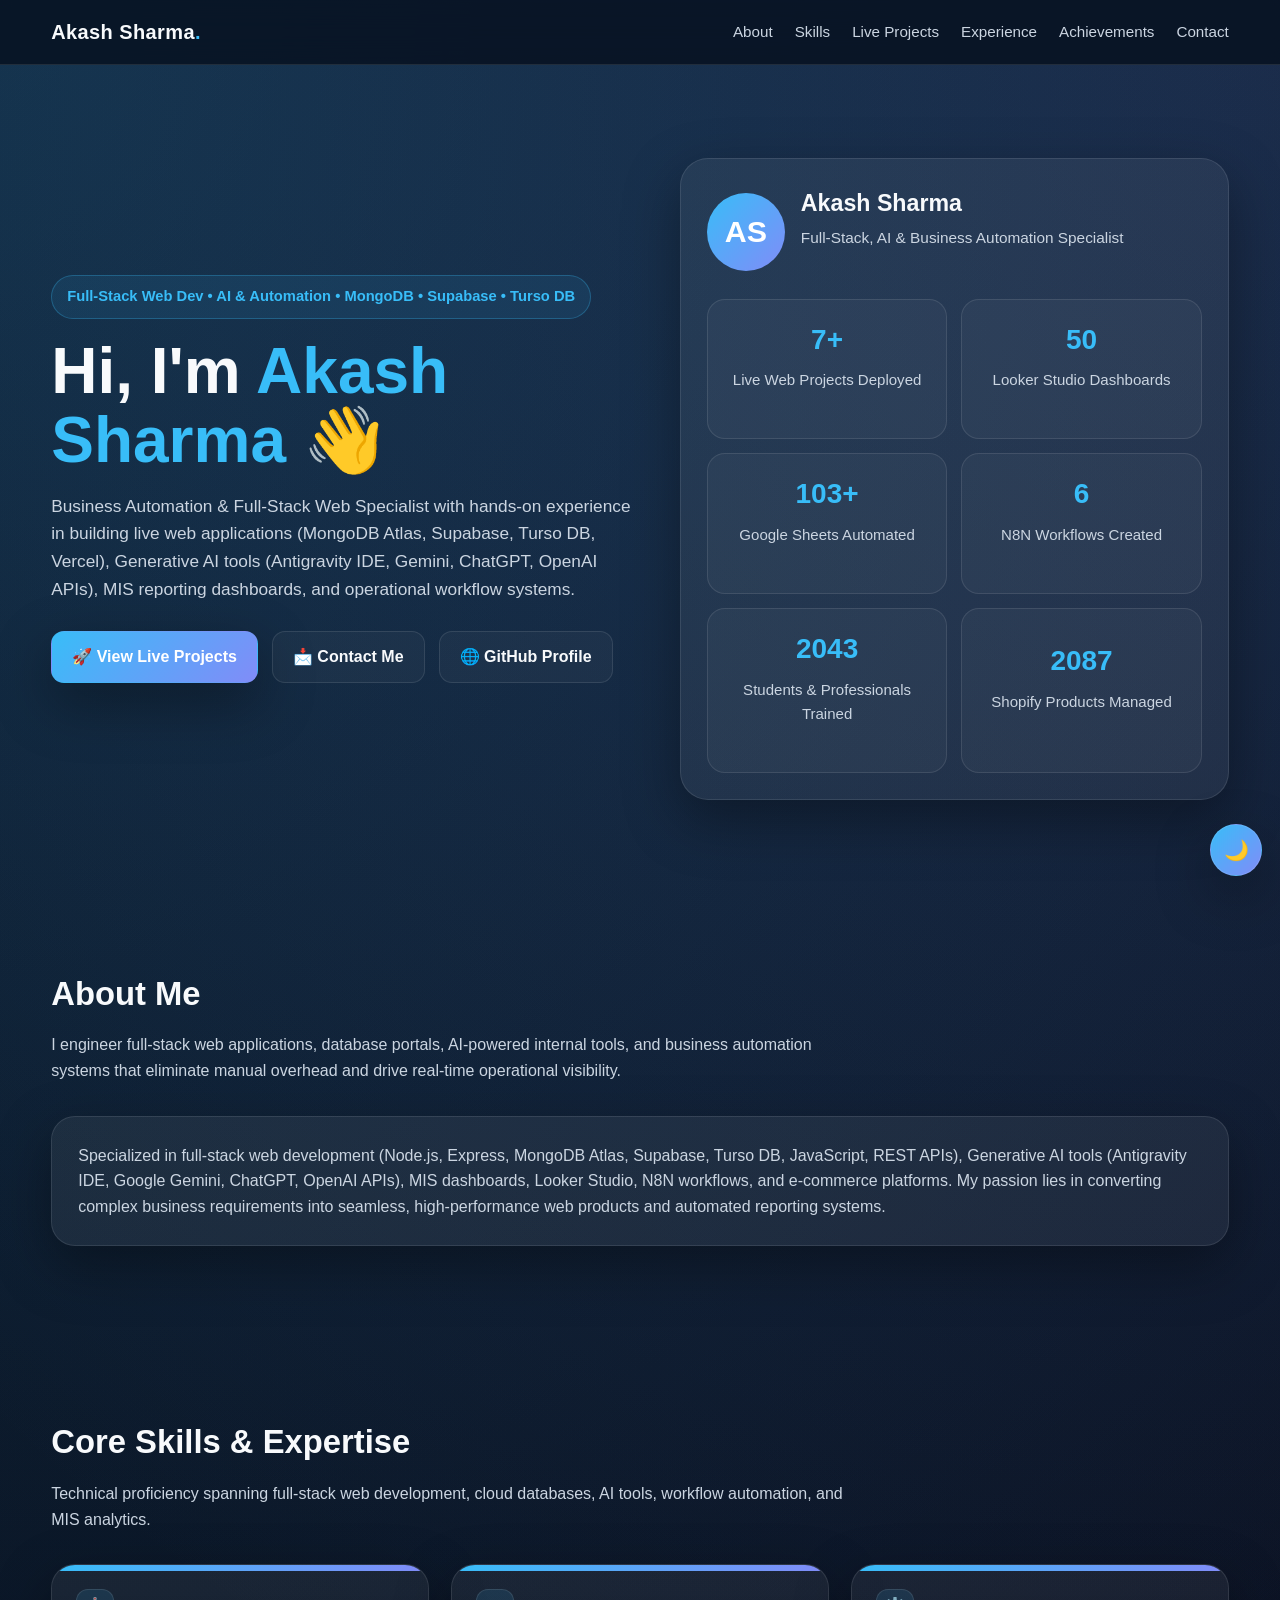
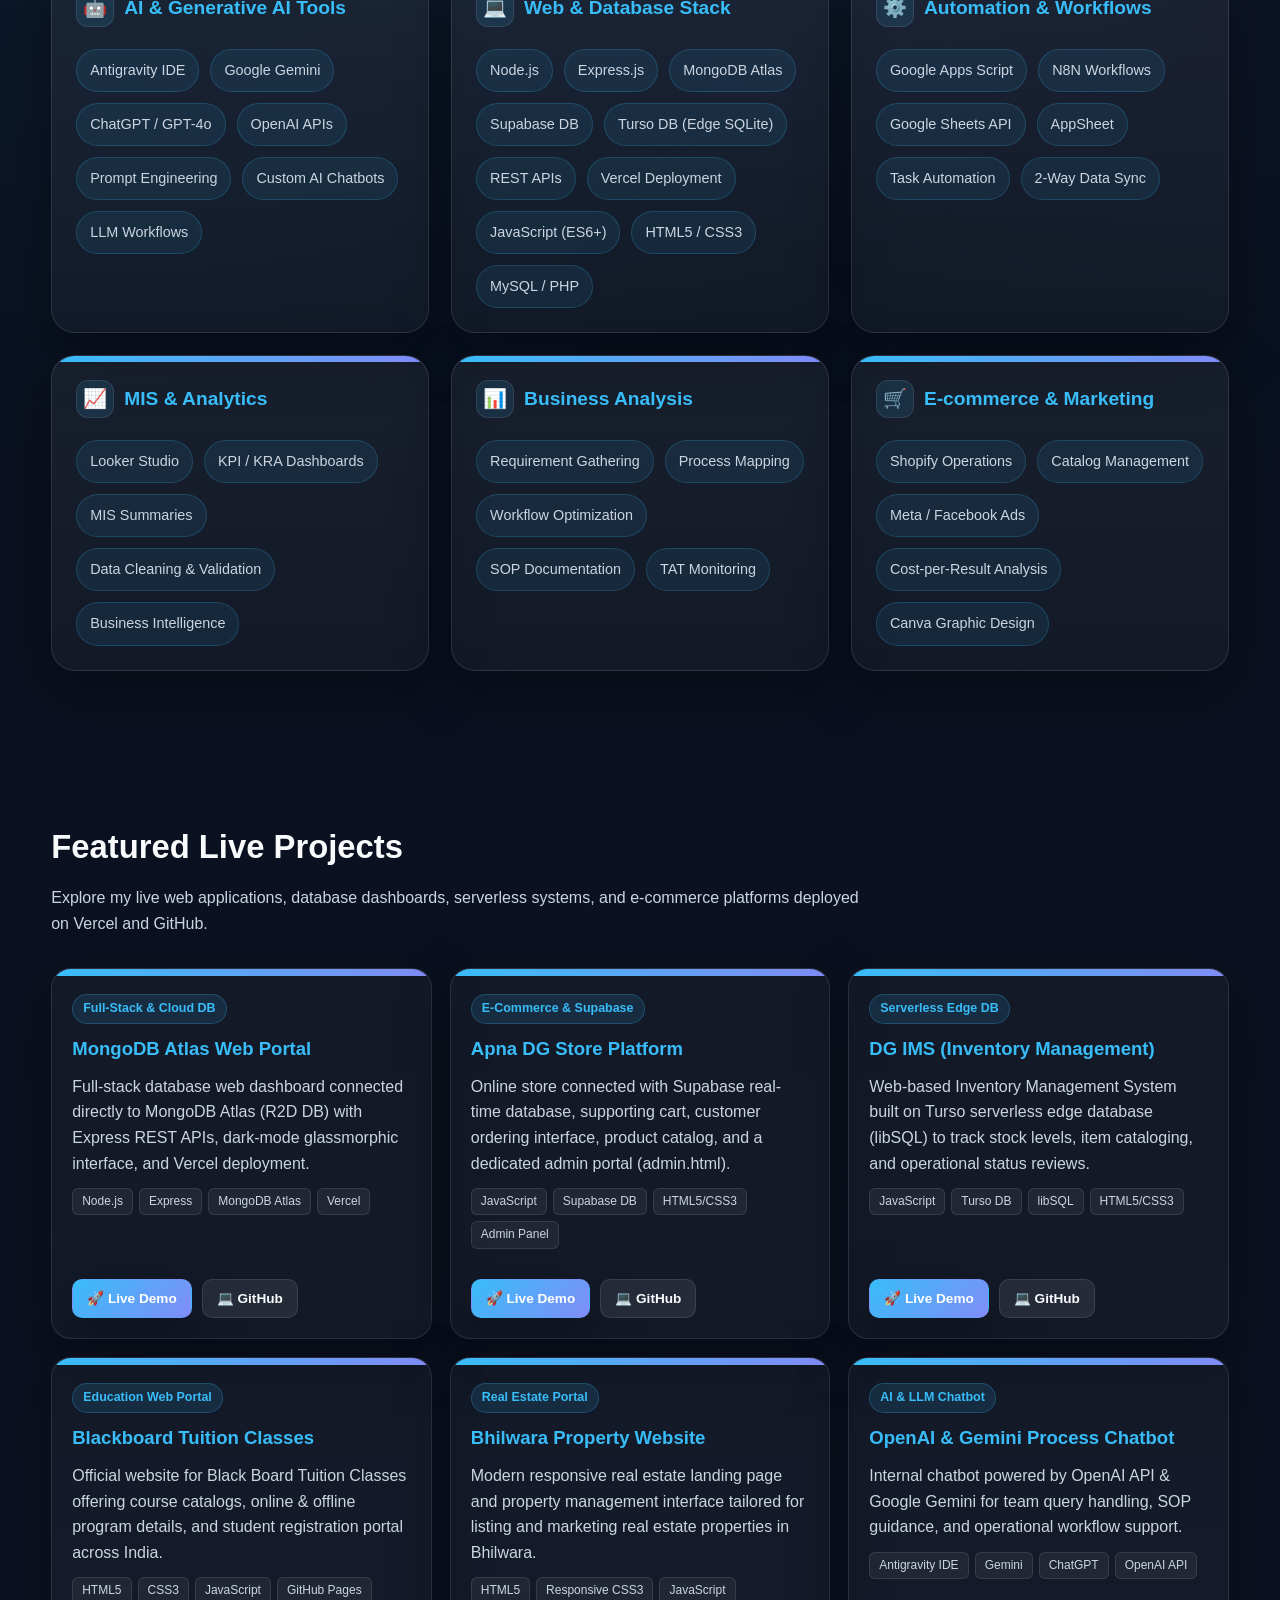
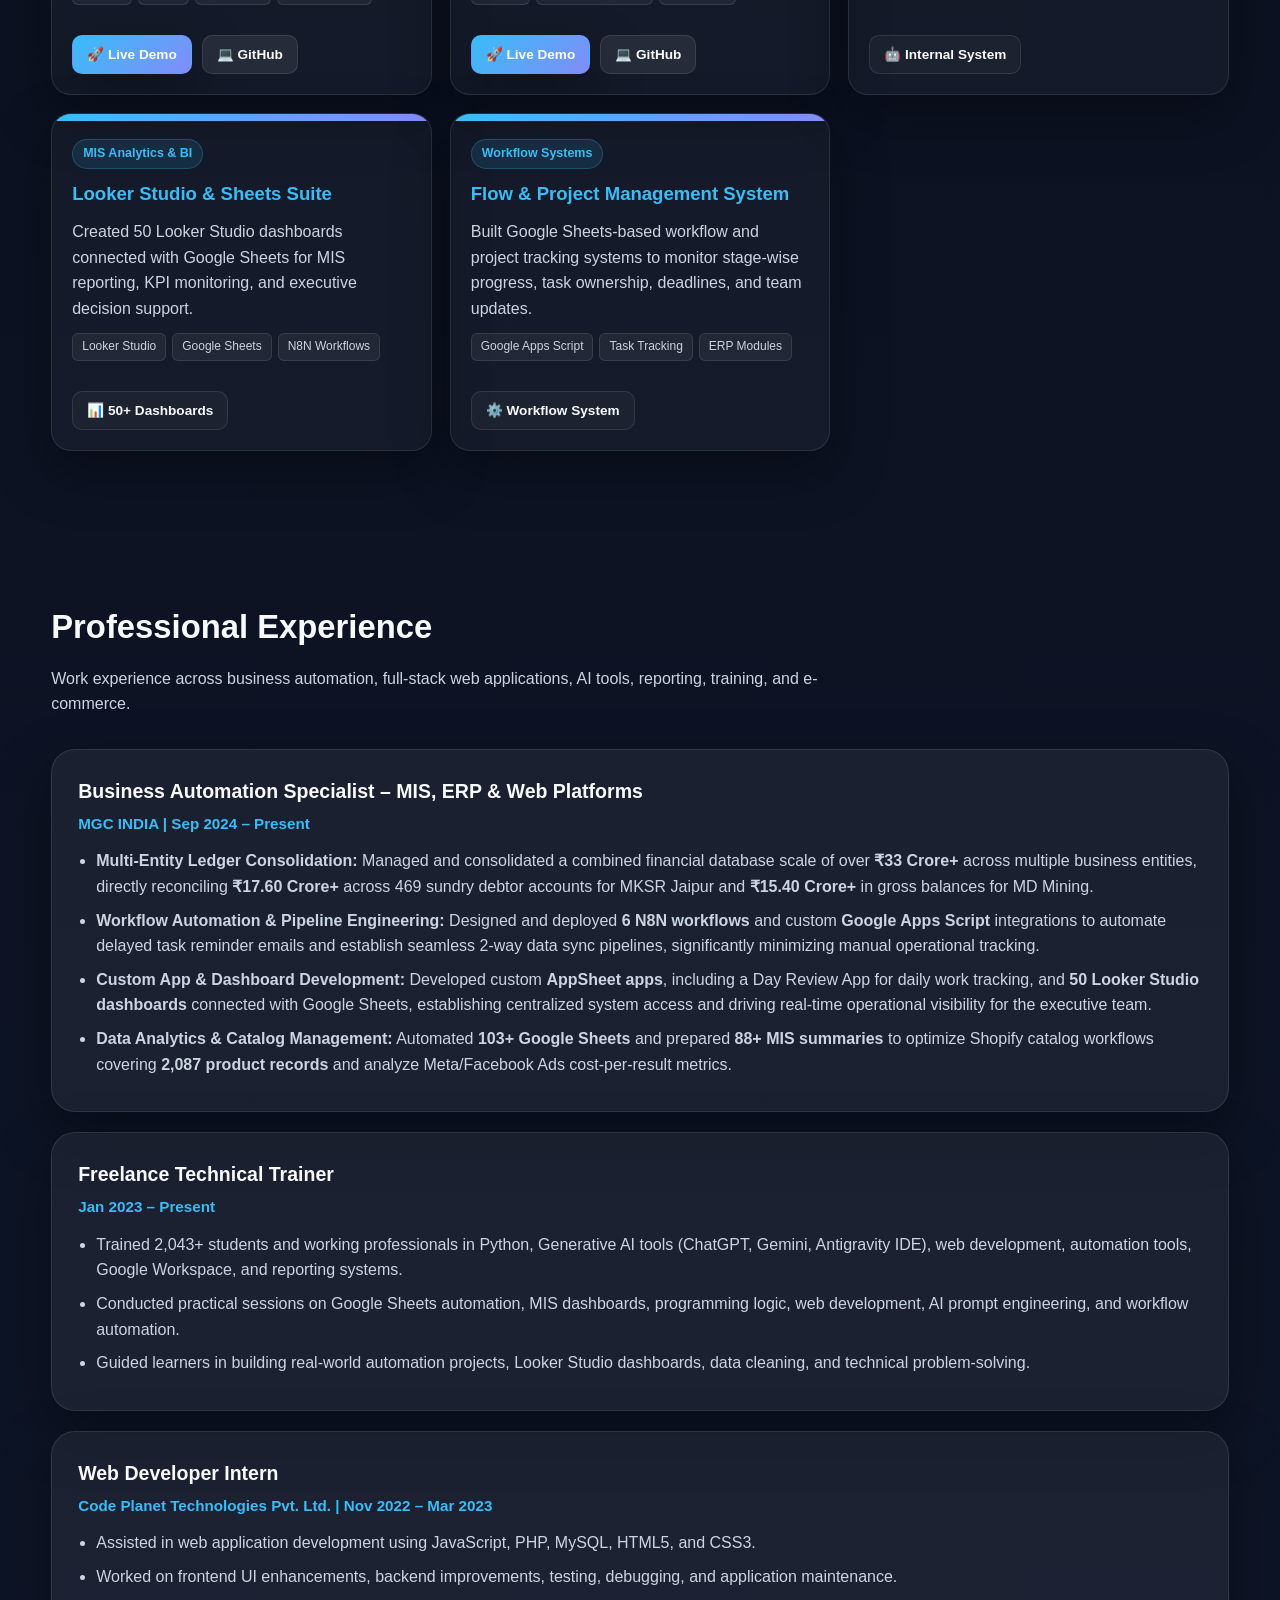
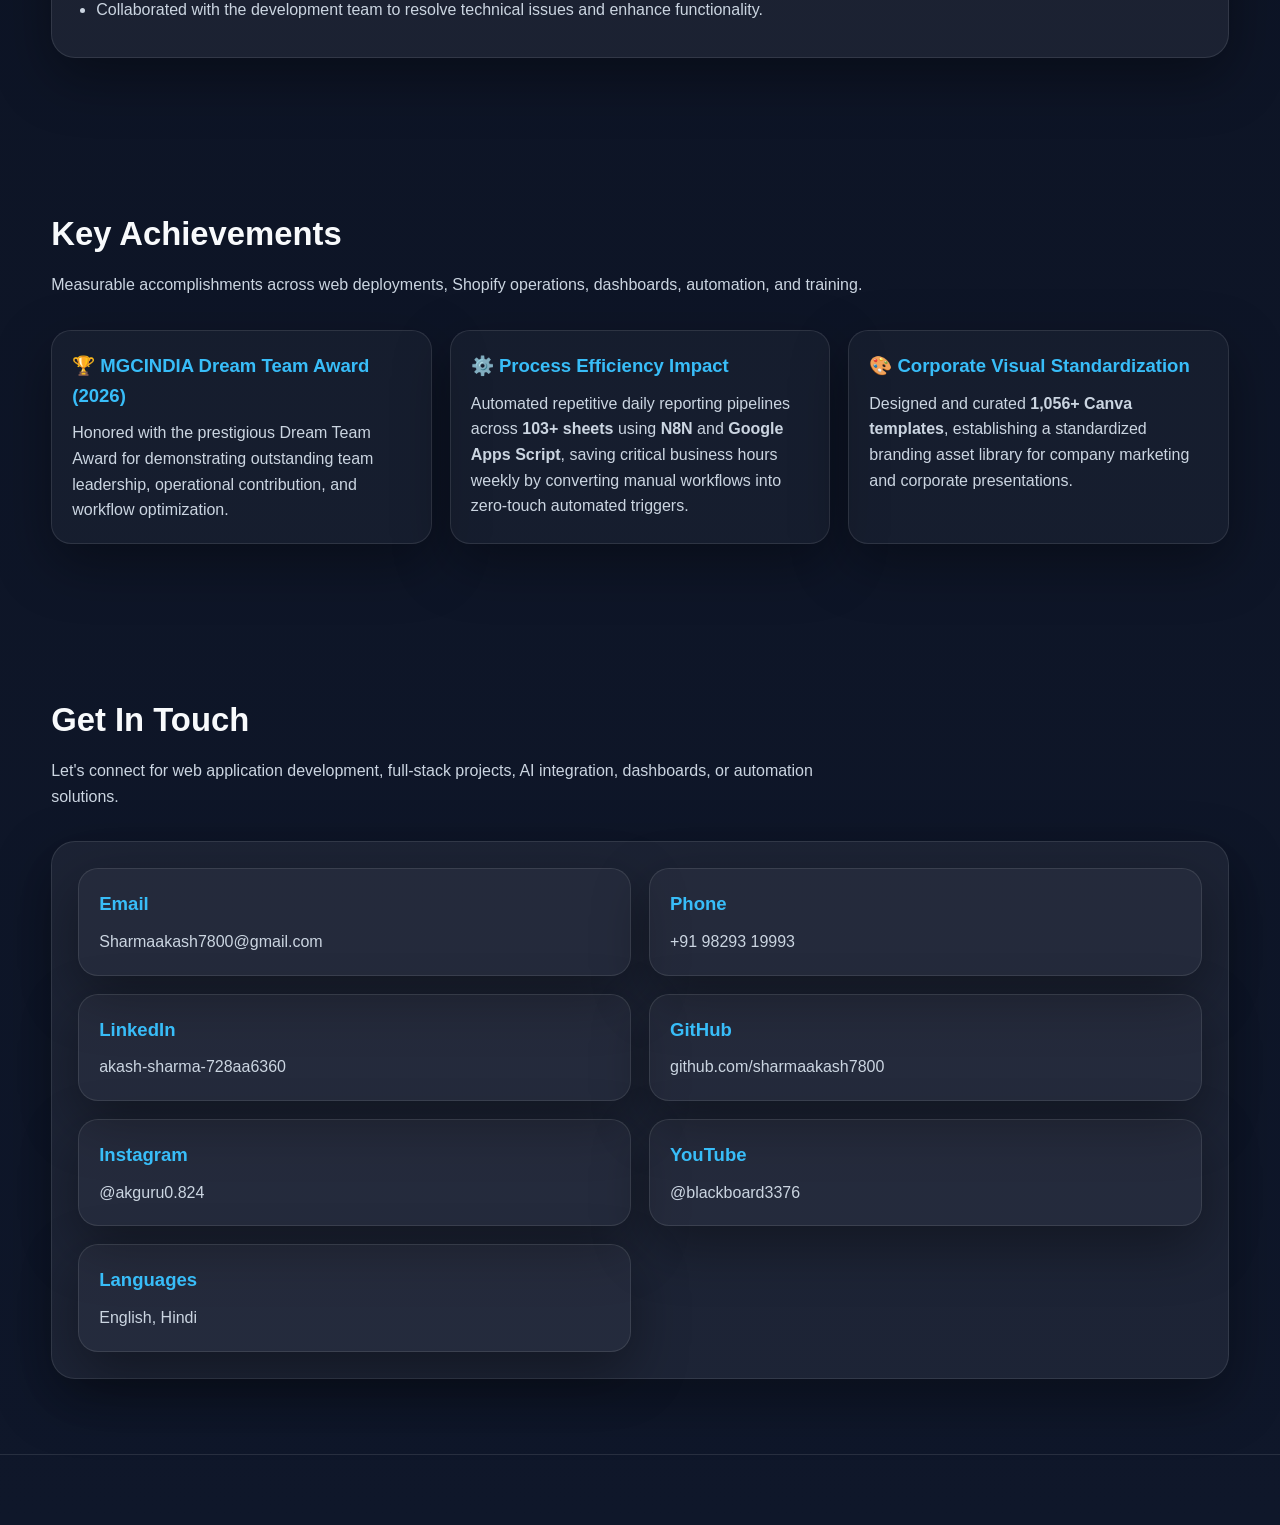
==== commit 0a7adfe4: "index.html" ====
--- a/index.html
+++ b/index.html
@@ -374,13 +374,10 @@
           <h3>Business Automation Specialist – MIS, ERP & Web Platforms</h3>
           <div class="meta">MGC INDIA | Sep 2024 – Present</div>
           <ul>
-            <li>Managed MIS reporting, ERP operations, Shopify operations, workflow tracking, dashboard development, and full-stack web application deployment.</li>
-            <li>Utilized Antigravity IDE, Google Gemini, ChatGPT, and OpenAI APIs to accelerate web development, automate reporting workflows, and build intelligent internal chatbots.</li>
-            <li>Created 50 operational Looker Studio dashboards connected with Google Sheets for KPI tracking, inventory visibility, and team performance.</li>
-            <li>Automated 103+ Google Sheets and prepared 88+ MIS summaries to improve management visibility and reporting accuracy.</li>
-            <li>Supported Shopify catalog management, maintaining 2,087 product records and inventory updates.</li>
-            <li>Built 6 N8N workflows for reminders, alerts, task follow-ups, and report triggers.</li>
-            <li>Tracked and analyzed Meta/Facebook Ads campaigns monitoring spend, impressions, reach, messaging conversations, and cost per result.</li>
+            <li><strong>Multi-Entity Ledger Consolidation:</strong> Managed and consolidated a combined financial database scale of over <strong>₹33 Crore+</strong> across multiple business entities, directly reconciling <strong>₹17.60 Crore+</strong> across 469 sundry debtor accounts for MKSR Jaipur and <strong>₹15.40 Crore+</strong> in gross balances for MD Mining.</li>
+            <li><strong>Workflow Automation &amp; Pipeline Engineering:</strong> Designed and deployed <strong>6 N8N workflows</strong> and custom <strong>Google Apps Script</strong> integrations to automate delayed task reminder emails and establish seamless 2-way data sync pipelines, significantly minimizing manual operational tracking.</li>
+            <li><strong>Custom App &amp; Dashboard Development:</strong> Developed custom <strong>AppSheet apps</strong>, including a Day Review App for daily work tracking, and <strong>50 Looker Studio dashboards</strong> connected with Google Sheets, establishing centralized system access and driving real-time operational visibility for the executive team.</li>
+            <li><strong>Data Analytics &amp; Catalog Management:</strong> Automated <strong>103+ Google Sheets</strong> and prepared <strong>88+ MIS summaries</strong> to optimize Shopify catalog workflows covering <strong>2,087 product records</strong> and analyze Meta/Facebook Ads cost-per-result metrics.</li>
           </ul>
         </div>
 
@@ -415,49 +412,20 @@
       </p>
 
       <div class="grid-3">
+
         <div class="mini-card">
-          <h3 class="achievement-number"><span class="counter" data-target="7">0</span>+</h3>
-          <p>Live Web Applications Deployed on Vercel & GitHub Pages.</p>
+          <h3>🏆 MGCINDIA Dream Team Award (2026)</h3>
+          <p>Honored with the prestigious Dream Team Award for demonstrating outstanding team leadership, operational contribution, and workflow optimization.</p>
         </div>
 
         <div class="mini-card">
-          <h3 class="achievement-number"><span class="counter" data-target="50">0</span></h3>
-          <p>Looker Studio dashboards created for real-time KPI tracking.</p>
+          <h3>⚙️ Process Efficiency Impact</h3>
+          <p>Automated repetitive daily reporting pipelines across <strong>103+ sheets</strong> using <strong>N8N</strong> and <strong>Google Apps Script</strong>, saving critical business hours weekly by converting manual workflows into zero-touch automated triggers.</p>
         </div>
 
         <div class="mini-card">
-          <h3 class="achievement-number"><span class="counter" data-target="103">0</span>+</h3>
-          <p>Google Sheets automated for MIS, inventory, and operations.</p>
-        </div>
-
-        <div class="mini-card">
-          <h3 class="achievement-number"><span class="counter" data-target="2043">0</span></h3>
-          <p>Students and working professionals trained in Python, AI & Web Dev.</p>
-        </div>
-
-        <div class="mini-card">
-          <h3 class="achievement-number"><span class="counter" data-target="2087">0</span></h3>
-          <p>Shopify product catalog records listed and managed.</p>
-        </div>
-
-        <div class="mini-card">
-          <h3 class="achievement-number"><span class="counter" data-target="6">0</span></h3>
-          <p>N8N workflows created for reminders and automated triggers.</p>
-        </div>
-
-        <div class="mini-card">
-          <h3>Dream Team Award</h3>
-          <p>Received Dream Team Award 2026 for teamwork and operational contribution.</p>
-        </div>
-
-        <div class="mini-card">
-          <h3>General Proficiency</h3>
-          <p>Received General Proficiency Award for consistent performance.</p>
-        </div>
-
-        <div class="mini-card">
-          <h3>1,056 Canva Templates</h3>
-          <p>Designed marketing and corporate branding visual templates.</p>
+          <h3>🎨 Corporate Visual Standardization</h3>
+          <p>Designed and curated <strong>1,056+ Canva templates</strong>, establishing a standardized branding asset library for company marketing and corporate presentations.</p>
         </div>
       </div>
     </div>
@@ -518,4 +486,4 @@
 
 <script src="script.js"></script>
 </body>
-</html>+</html>
